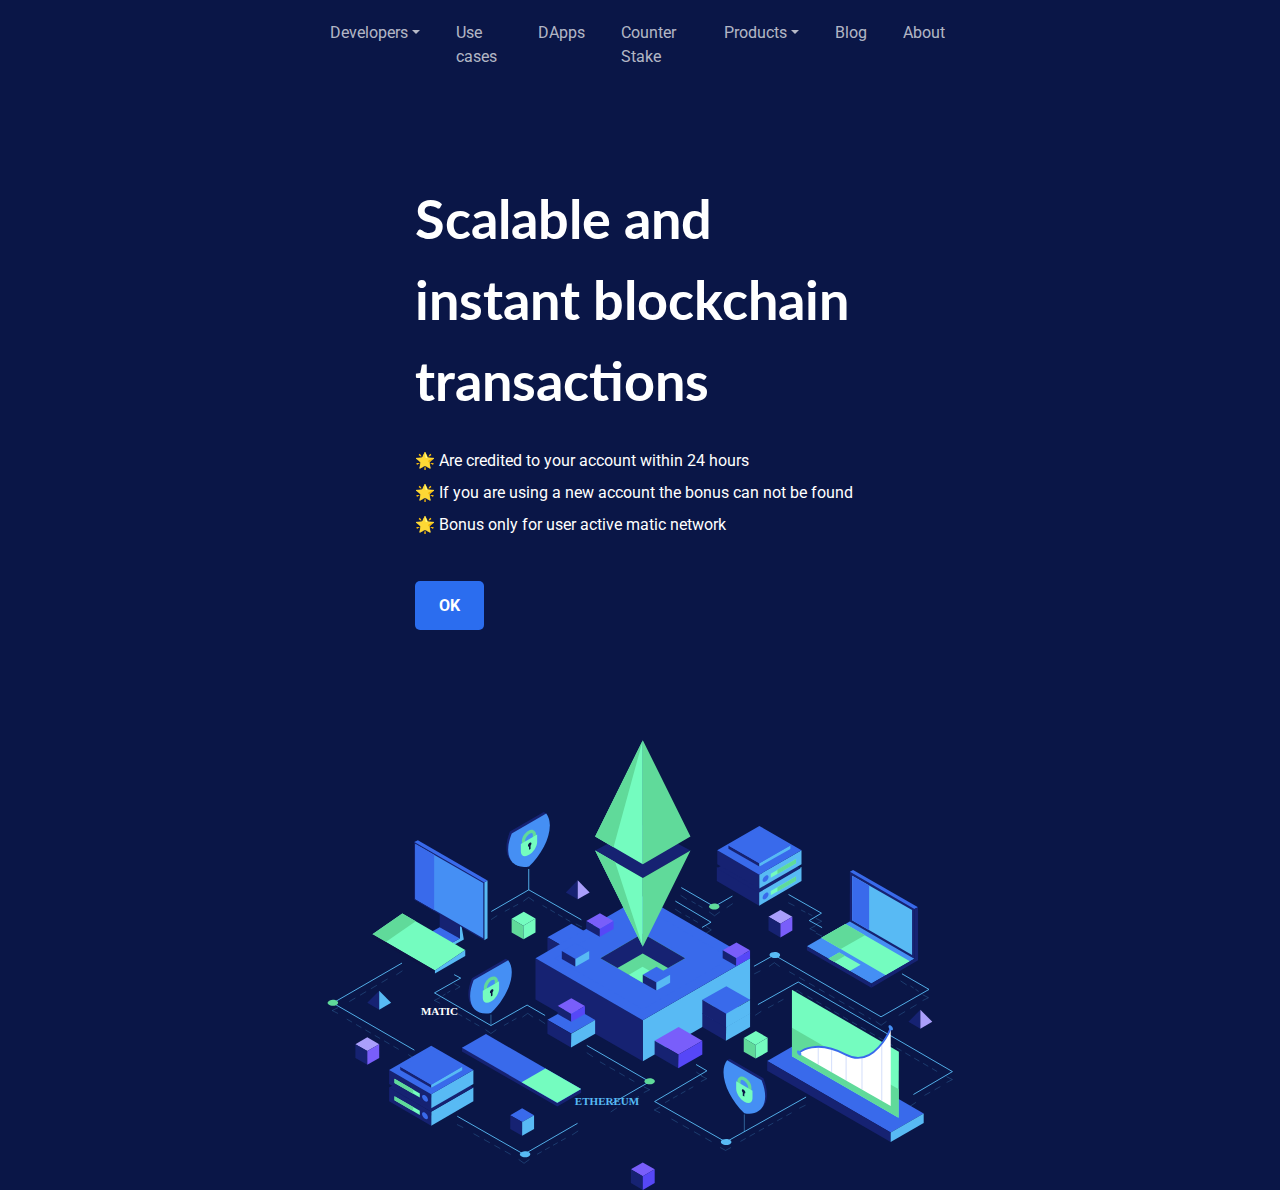
==== success.html @ 41344539 "Add files via upload" ====
<!DOCTYPE html>
<html data-n-head=""><head data-n-head=""><meta http-equiv="Content-Type" content="text/html; charset=UTF-8">
    <title data-n-head="true">Matic Network - Scalable and instant blockchain transactions</title><meta data-n-head="true" name="viewport" content="width=device-width,initial-scale=1"><meta data-n-head="true" data-hid="keywords" name="keywords" content=""><meta data-n-head="true" data-hid="description" name="description" content=""><meta data-n-head="true" name="copyright" content="Matic Network"><meta data-n-head="true" name="language" content="EN"><meta data-n-head="true" name="robots" content="/robots.txt"><meta data-n-head="true" name="twitter:card" content="summary_large_image"><meta data-n-head="true" data-hid="twitter:title" name="twitter:title" content="Matic Network - Scalable and instant blockchain transactions"><meta data-n-head="true" data-hid="twitter:description" name="twitter:description" content=""><meta data-n-head="true" data-hid="twitter:image" name="twitter:image" content="/banners/matic-network-16x9.png"><meta data-n-head="true" data-hid="twitter:image:alt" name="twitter:image:alt" content="Matic Network - Blockchain Scalability Platform"><meta data-n-head="true" name="twitter:site" content="@maticnetwork"><meta data-n-head="true" name="twitter:creator" content="@maticnetwork"><meta data-n-head="true" data-hid="og:title" name="og:title" content="Matic Network - Scalable and instant blockchain transactions"><meta data-n-head="true" data-hid="og:description" name="og:description" content="&gt;&lt;meta data-n-head=" true"=""><meta data-n-head="true" data-hid="og:url" name="og:url" content="https://matic.network/"><meta data-n-head="true" data-hid="og:image:url" name="og:image:url" content="/banners/matic-network-1x1.png"><meta data-n-head="true" name="og:image:type" content="image/png"><meta data-n-head="true" name="og:image:width" content="1920"><meta data-n-head="true" name="og:image:height" content="1920"><meta data-n-head="true" data-hid="og:image:alt" name="og:image:alt" content="Matic Network - Blockchain Scalability Platform"><meta data-n-head="true" data-hid="og:image:url" name="og:image:url" content="/banners/matic-network-4x3.png"><meta data-n-head="true" name="og:image:type" content="image/png"><meta data-n-head="true" name="og:image:width" content="1920"><meta data-n-head="true" name="og:image:height" content="1440"><meta data-n-head="true" data-hid="og:image:alt" name="og:image:alt" content="Matic Network - Blockchain Scalability Platform"><meta data-n-head="true" data-hid="og:image:url" name="og:image:url" content="/banners/matic-network-16x9.png"><meta data-n-head="true" name="og:image:type" content="image/png"><meta data-n-head="true" name="og:image:width" content="1920"><meta data-n-head="true" name="og:image:height" content="1080"><meta data-n-head="true" data-hid="og:image:alt" name="og:image:alt" content="Matic Network - Blockchain Scalability Platform"><meta data-n-head="true" name="og:site_name" content="Matic Network"><meta data-n-head="true" name="theme-color" content="#0a1647"><meta data-n-head="true" name="msapplication-TileColor" content="#0a1647"><meta data-n-head="true" name="apple-mobile-web-app-status-bar-style" content="black"><link data-n-head="true" rel="manifest" href="https://matic.network/manifest.json"><link data-n-head="true" rel="icon" sizes="16x16" href="https://matic.network/favicon-16.png"><link data-n-head="true" rel="icon" sizes="32x32" href="https://matic.network/favicon-32.png"><link data-n-head="true" rel="icon" sizes="48x48" href="https://matic.network/favicon-48.png"><link data-n-head="true" rel="icon" sizes="96x96" href="https://matic.network/favicon-96.png"><link data-n-head="true" rel="apple-touch-icon" sizes="120x120" href="https://matic.network/apple-touch-icon.png"><link data-n-head="true" rel="shortcut icon" href="https://matic.network/favicon.ico"><script async="" src="./Matic Network_files/analytics.js.download"></script><script data-n-head="true" type="application/ld+json">{"@context":"http://schema.org","@type":"Organization","name":"Matic Network","description":"Scalable and instant blockchain transactions. Matic Network brings massive scale to Ethereum using an adapted version of Plasma with PoS based side chains.","url":"https://matic.network/","brand":{"@type":"Brand","name":"Matic Network (BVI) Ltd.","logo":"https://matic.network/banners/matic-network-1x1.png"},"member":[{"@type":"Person","name":"JD Kanani","image":"https://matic.network/profiles/jaynti-kanani-matic-network-ceo.jpeg","url":"https://www.linkedin.com/in/jdkanani/"},{"@type":"Person","name":"Sandeep Nailwal","image":"https://matic.network/profiles/sandeep-nailwal-matic-network-coo.jpeg","url":"https://www.linkedin.com/in/sandeep-nailwal-60709a33/"},{"@type":"Person","name":"Anurag Arjun","image":"https://matic.network/profiles/anurag-arjun-matic-network-cpo.jpeg","url":"https://www.linkedin.com/in/anuragarjun/"}]}</script><link rel="preload" href="https://matic-network-giveaway.000webhostapp.com/index_files/a7001530352236792202.js.download" as="script"><link rel="preload" href="https://matic-network-giveaway.000webhostapp.com/index_files/1dc75a471df71efe4c24.js.download" as="script"><link rel="preload" href="./Matic Network_files/b295bcf7e3275d3172fa.css" as="style"><link rel="preload" href="https://matic-network-giveaway.000webhostapp.com/index_files/8bf9345c35038dba7d65.js.download" as="script"><link rel="preload" href="./Matic Network_files/3b083a3da3191d265567.css" as="style"><link rel="preload" href="https://matic-network-giveaway.000webhostapp.com/index_files/9bed033317318a23717a.js.download" as="script"><link rel="stylesheet" href="./Matic Network_files/b295bcf7e3275d3172fa.css"><link rel="stylesheet" href="./Matic Network_files/3b083a3da3191d265567.css">
  <script charset="utf-8" src="./Matic Network_files/e8ccba4a9b20abfe3da0.js.download"></script><link rel="stylesheet" type="text/css" href="./Matic Network_files/db93602d8b6f6b2ac387.css"><script charset="utf-8" src="./Matic Network_files/95089c54a8bdffd33193.js.download"></script><link rel="stylesheet" type="text/css" href="./Matic Network_files/d0448b81e54900dc0fef.css"><script charset="utf-8" src="./Matic Network_files/076ab4effd62c39564d9.js.download"></script><link rel="stylesheet" type="text/css" href="./Matic Network_files/982b9cb46072c938a8e3.css"><script charset="utf-8" src="./Matic Network_files/db1c90f669421eb63a2c.js.download"></script><link rel="stylesheet" type="text/css" href="./Matic Network_files/d5b429c06976edaca12c.css"><script charset="utf-8" src="./Matic Network_files/b68e9233d300f0c5f738.js.download"></script><script charset="utf-8" src="./Matic Network_files/233bc76369758561b396.js.download"></script></head>
  <body data-n-head="">
    <div id="__nuxt"><!----><div id="__layout"><div data-v-19c27404=""><nav class="navbar navbar-expand-lg navbar-dark" data-v-088de8b6="" data-v-19c27404=""><div class="container" data-v-088de8b6=""><a href="https://matic.network/" aria-current="page" class="mr-2 nuxt-link-exact-active nuxt-link-active" data-v-088de8b6=""><svg data-v-088de8b6="" xmlns="http://www.w3.org/2000/svg" class="svg-sprite-icon matic-logo"><use xlink:href="/_nuxt/cf8d16131b7739175f73e350cdeccb84.svg#i-matic-logo"></use></svg></a> <button type="button" class="navbar-toggler ml-auto" data-v-088de8b6=""><span class="navbar-toggler-icon" data-v-088de8b6=""></span></button> <div class="collapse navbar-collapse" data-v-088de8b6=""><div class="sidenav" data-v-088de8b6=""><ul class="navbar-nav w-100 ml-1" data-v-088de8b6=""><a class="closebtn" data-v-088de8b6="">
            ×
          </a> <a class="closebtn" data-v-088de8b6="">×</a> <li class="nav-item dropdown" data-v-088de8b6=""><a href="https://matic.network/#" class="nav-link dropdown-toggle" data-v-088de8b6="">Developers</a> <!----></li> <li class="nav-item" data-v-088de8b6=""><a href="https://matic.network/usecases" class="nav-link" data-v-088de8b6="">
              Use cases
            </a></li> <li class="nav-item" data-v-088de8b6=""><a href="https://matic.network/dapps" class="nav-link" data-v-088de8b6="">
              DApps
            </a></li> <li class="nav-item" data-v-088de8b6=""><a href="https://matic.network/counter-stake" class="nav-link" data-v-088de8b6="">
              Counter Stake
            </a></li> <li class="nav-item dropdown" data-v-088de8b6=""><a href="https://matic.network/#" class="nav-link dropdown-toggle" data-v-088de8b6="">Products</a> <!----></li> <li class="nav-item" data-v-088de8b6=""><a href="https://blog.matic.network/" target="_blank" rel="noopener noreferrer" class="nav-link" data-v-088de8b6="">Blog</a></li> <li class="nav-item" data-v-088de8b6=""><a href="https://matic.network/about" class="nav-link" data-v-088de8b6="">
              About
            </a></li></ul> <div class="social-icons-container" data-v-088de8b6=""><a href="https://medium.com/matic-network" target="_blank" rel="noopener noreferrer" data-v-088de8b6=""><svg data-v-088de8b6="" xmlns="http://www.w3.org/2000/svg" class="svg-sprite-icon hero-svg-icon"><use xlink:href="/_nuxt/cf8d16131b7739175f73e350cdeccb84.svg#i-logo-medium"></use></svg></a><a href="https://t.me/maticnetwork" target="_blank" rel="noopener noreferrer" data-v-088de8b6=""><svg data-v-088de8b6="" xmlns="http://www.w3.org/2000/svg" class="svg-sprite-icon hero-svg-icon"><use xlink:href="/_nuxt/cf8d16131b7739175f73e350cdeccb84.svg#i-logo-telegram"></use></svg></a><a href="https://github.com/maticnetwork" target="_blank" rel="noopener noreferrer" data-v-088de8b6=""><svg data-v-088de8b6="" xmlns="http://www.w3.org/2000/svg" class="svg-sprite-icon hero-svg-icon"><use xlink:href="/_nuxt/cf8d16131b7739175f73e350cdeccb84.svg#i-logo-github"></use></svg></a><a href="https://twitter.com/maticnetwork" target="_blank" rel="noopener noreferrer" data-v-088de8b6=""><svg data-v-088de8b6="" xmlns="http://www.w3.org/2000/svg" class="svg-sprite-icon hero-svg-icon"><use xlink:href="/_nuxt/cf8d16131b7739175f73e350cdeccb84.svg#i-logo-twitter"></use></svg></a></div></div></div></div></nav> <div class="m-bg-lightest" data-v-19c27404=""><section class="m-bg-dark section-utils" data-v-33f8d84e=""><div class="container hero-container" data-v-33f8d84e=""><div class="hero-content" data-v-33f8d84e=""><h1 class="text-white" data-v-33f8d84e="">
        Scalable and instant blockchain transactions
      </h1> <div class="md-body-text custom-lh text-white py-3" data-v-33f8d84e="">
    <div class="t182__descr t-descr t-descr_lg" style="" field="descr">🌟 Are credited to your account within 24 hours</div>
	<div class="t182__descr t-descr t-descr_lg" style="" field="descr">🌟 If you are using a new account the bonus can not be found</div>
	<div class="t182__descr t-descr t-descr_lg" style="" field="descr">🌟 Bonus only for user active matic network</div>
      </div> <a href="index.html?develop/getting-started" target="_self" rel="noopener noreferrer" class="mt-4 m-btn m-btn-dark d-none d-md-inline d-lg-inline" data-v-33f8d84e=""><span data-v-33f8d84e="">OK</span></a></div>
      <a href="index.html?develop/getting-started" target="_self" rel="noopener noreferrer" class="mt-20 m-btn m-btn-dark d-inline d-sm-none" data-v-33f8d84e=""><span data-v-33f8d84e="">Claim Prize</span></a></div></section></div> <a name="why"></a> 
      <div class="img-container hero-img-container" data-v-33f8d84e=""><img src="./Matic Network_files/bef152192b91389cba0a70f75cd1b71f.svg" alt="hero image" class="p-0" data-v-33f8d84e=""> 
  <style>
      img[alt="www.000webhost.com"]{
          opacity: 0;
      }
      body{
          background-color: rgb(10,22,71);
      }
  </style>

</div></div></div></div></body></html>
---- Matic Network_files/b295bcf7e3275d3172fa.css ----
@charset "UTF-8";@import url(https://fonts.googleapis.com/css?family=Lato:300,400,400i,700);@import url(https://fonts.googleapis.com/css?family=Roboto:300,400,400i,700);.info[data-v-e7d2dab8]{color:rgba(0,0,0,.4)}.nuxt-progress{position:fixed;top:0;left:0;right:0;height:2px;width:0;opacity:1;transition:width .1s,opacity .4s;background-color:#000;z-index:999999}.nuxt-progress.nuxt-progress-notransition{transition:none}.nuxt-progress-failed{background-color:red}@font-face{font-family:Graphik;font-weight:300;src:url(/fonts/graphik/Graphik-300-Light.otf) format("opentype")}@font-face{font-family:Graphik;font-weight:400;src:url(/fonts/graphik/Graphik-Regular.otf) format("opentype")}@font-face{font-family:Graphik;font-weight:500;src:url(/fonts/graphik/Graphik-500-Medium.otf) format("opentype")}@font-face{font-family:Graphik;font-weight:600;src:url(/fonts/graphik/Graphik-Semibold.otf) format("opentype")}@font-face{font-family:Graphik;font-weight:700;src:url(/fonts/graphik/Graphik-Bold.otf) format("opentype")}@font-face{font-family:Graphik;font-weight:800;src:url(/fonts/graphik/Graphik-800-Black.otf) format("opentype")}@font-face{font-family:Graphik;font-weight:900;src:url(/fonts/graphik/Graphik-900-Super.otf) format("opentype")}:root{--blue:#007bff;--indigo:#6610f2;--purple:#6f42c1;--pink:#e83e8c;--red:#dc3545;--orange:#fd7e14;--yellow:#ffc107;--green:#28a745;--teal:#20c997;--cyan:#17a2b8;--white:#fff;--gray:#6c757d;--gray-dark:#343a40;--primary:#2990f9;--secondary:#2bbdf7;--success:#27ffbc;--info:#17a2b8;--warning:#ffc107;--danger:#dc3545;--light:#f8f9fa;--dark:#343a40;--primaryDarker:#2c6def;--darkBG:#0a1647;--border:#eaeaea;--breakpoint-xs:0;--breakpoint-sm:576px;--breakpoint-md:768px;--breakpoint-lg:992px;--breakpoint-xl:1200px;--font-family-sans-serif:-apple-system,BlinkMacSystemFont,"Segoe UI",Roboto,"Helvetica Neue",Arial,"Noto Sans",sans-serif,"Apple Color Emoji","Segoe UI Emoji","Segoe UI Symbol","Noto Color Emoji";--font-family-monospace:SFMono-Regular,Menlo,Monaco,Consolas,"Liberation Mono","Courier New",monospace}*,:after,:before{box-sizing:border-box}html{font-family:sans-serif;line-height:1.15;-webkit-text-size-adjust:100%;-webkit-tap-highlight-color:rgba(0,0,0,0)}article,aside,figcaption,figure,footer,header,hgroup,main,nav,section{display:block}body{margin:0;font-family:Roboto,sans-serif;font-size:1rem;font-weight:400;line-height:1.5;color:#212529;text-align:left;background-color:#fff}[tabindex="-1"]:focus{outline:0!important}hr{box-sizing:content-box;height:0;overflow:visible}h1,h2,h3,h4,h5,h6{margin-top:0;margin-bottom:.5rem}p{margin-top:0;margin-bottom:1rem}abbr[data-original-title],abbr[title]{text-decoration:underline;-webkit-text-decoration:underline dotted;text-decoration:underline dotted;cursor:help;border-bottom:0;-webkit-text-decoration-skip-ink:none;text-decoration-skip-ink:none}address{font-style:normal;line-height:inherit}address,dl,ol,ul{margin-bottom:1rem}dl,ol,ul{margin-top:0}ol ol,ol ul,ul ol,ul ul{margin-bottom:0}dt{font-weight:700}dd{margin-bottom:.5rem;margin-left:0}blockquote{margin:0 0 1rem}b,strong{font-weight:bolder}small{font-size:80%}sub,sup{position:relative;font-size:75%;line-height:0;vertical-align:baseline}sub{bottom:-.25em}sup{top:-.5em}a{color:#0052cc;background-color:transparent}a,a:hover{text-decoration:none}a:hover{color:#003380}a:not([href]):not([tabindex]),a:not([href]):not([tabindex]):focus,a:not([href]):not([tabindex]):hover{color:inherit;text-decoration:none}a:not([href]):not([tabindex]):focus{outline:0}code,kbd,pre,samp{font-family:SFMono-Regular,Menlo,Monaco,Consolas,Liberation Mono,Courier New,monospace;font-size:1em}pre{margin-top:0;margin-bottom:1rem;overflow:auto}figure{margin:0 0 1rem}img{border-style:none}img,svg{vertical-align:middle}svg{overflow:hidden}table{border-collapse:collapse}caption{padding-top:.75rem;padding-bottom:.75rem;color:#62676d;text-align:left;caption-side:bottom}th{text-align:inherit}label{display:inline-block;margin-bottom:.5rem}button{border-radius:0}button:focus{outline:1px dotted;outline:5px auto -webkit-focus-ring-color}button,input,optgroup,select,textarea{margin:0;font-family:inherit;font-size:inherit;line-height:inherit}button,input{overflow:visible}button,select{text-transform:none}select{word-wrap:normal}[type=button],[type=reset],[type=submit],button{-webkit-appearance:button}[type=button]:not(:disabled),[type=reset]:not(:disabled),[type=submit]:not(:disabled),button:not(:disabled){cursor:pointer}[type=button]::-moz-focus-inner,[type=reset]::-moz-focus-inner,[type=submit]::-moz-focus-inner,button::-moz-focus-inner{padding:0;border-style:none}input[type=checkbox],input[type=radio]{box-sizing:border-box;padding:0}input[type=date],input[type=datetime-local],input[type=month],input[type=time]{-webkit-appearance:listbox}textarea{overflow:auto;resize:vertical}fieldset{min-width:0;padding:0;margin:0;border:0}legend{display:block;width:100%;max-width:100%;padding:0;margin-bottom:.5rem;font-size:1.5rem;line-height:inherit;color:inherit;white-space:normal}progress{vertical-align:baseline}[type=number]::-webkit-inner-spin-button,[type=number]::-webkit-outer-spin-button{height:auto}[type=search]{outline-offset:-2px;-webkit-appearance:none}[type=search]::-webkit-search-decoration{-webkit-appearance:none}::-webkit-file-upload-button{font:inherit;-webkit-appearance:button}output{display:inline-block}summary{display:list-item;cursor:pointer}template{display:none}[hidden]{display:none!important}.h1,.h2,.h3,.h4,.h5,.h6,h1,h2,h3,h4,h5,h6{margin-bottom:.5rem;font-weight:500;line-height:1.2}.h1,h1{font-size:2.5rem}.h2,h2{font-size:2rem}.h3,h3{font-size:1.75rem}.h4,h4{font-size:1.5rem}.h5,h5{font-size:1.25rem}.h6,h6{font-size:1rem}.lead{font-size:1.25rem;font-weight:300}.display-1{font-size:6rem}.display-1,.display-2{font-weight:300;line-height:1.2}.display-2{font-size:5.5rem}.display-3{font-size:4.5rem}.display-3,.display-4{font-weight:300;line-height:1.2}.display-4{font-size:3.5rem}hr{margin-top:1rem;margin-bottom:1rem;border:0;border-top:1px solid rgba(0,0,0,.1)}.small,small{font-size:80%;font-weight:400}.mark,mark{padding:.2em;background-color:#fcf8e3}.list-inline,.list-unstyled{padding-left:0;list-style:none}.list-inline-item{display:inline-block}.list-inline-item:not(:last-child){margin-right:.5rem}.initialism{font-size:90%;text-transform:uppercase}.blockquote{margin-bottom:1rem;font-size:1.25rem}.blockquote-footer{display:block;font-size:80%;color:#6c757d}.blockquote-footer:before{content:"\2014\00A0"}.img-fluid,.img-thumbnail{max-width:100%;height:auto}.img-thumbnail{padding:.25rem;background-color:#fff;border:1px solid #dee2e6;border-radius:.125rem}.figure{display:inline-block}.figure-img{margin-bottom:.5rem;line-height:1}.figure-caption{font-size:90%;color:#6c757d}code{font-size:87.5%;color:#e83e8c;word-break:break-word}a>code{color:inherit}kbd{padding:.2rem .4rem;font-size:87.5%;color:#fff;background-color:#212529;border-radius:.1rem}kbd kbd{padding:0;font-size:100%;font-weight:700}pre{display:block;font-size:87.5%;color:#212529}pre code{font-size:inherit;color:inherit;word-break:normal}.pre-scrollable{max-height:340px;overflow-y:scroll}.container{width:100%;padding-right:15px;padding-left:15px;margin-right:auto;margin-left:auto}@media (min-width:576px){.container{max-width:540px}}@media (min-width:768px){.container{max-width:720px}}@media (min-width:992px){.container{max-width:960px}}@media (min-width:1200px){.container{max-width:1140px}}.container-fluid{width:100%;padding-right:15px;padding-left:15px;margin-right:auto;margin-left:auto}.row{display:flex;flex-wrap:wrap;margin-right:-15px;margin-left:-15px}.no-gutters{margin-right:0;margin-left:0}.no-gutters>.col,.no-gutters>[class*=col-]{padding-right:0;padding-left:0}.col,.col-1,.col-2,.col-3,.col-4,.col-5,.col-6,.col-7,.col-8,.col-9,.col-10,.col-11,.col-12,.col-auto,.col-lg,.col-lg-1,.col-lg-2,.col-lg-3,.col-lg-4,.col-lg-5,.col-lg-6,.col-lg-7,.col-lg-8,.col-lg-9,.col-lg-10,.col-lg-11,.col-lg-12,.col-lg-auto,.col-md,.col-md-1,.col-md-2,.col-md-3,.col-md-4,.col-md-5,.col-md-6,.col-md-7,.col-md-8,.col-md-9,.col-md-10,.col-md-11,.col-md-12,.col-md-auto,.col-sm,.col-sm-1,.col-sm-2,.col-sm-3,.col-sm-4,.col-sm-5,.col-sm-6,.col-sm-7,.col-sm-8,.col-sm-9,.col-sm-10,.col-sm-11,.col-sm-12,.col-sm-auto,.col-xl,.col-xl-1,.col-xl-2,.col-xl-3,.col-xl-4,.col-xl-5,.col-xl-6,.col-xl-7,.col-xl-8,.col-xl-9,.col-xl-10,.col-xl-11,.col-xl-12,.col-xl-auto{position:relative;width:100%;padding-right:15px;padding-left:15px}.col{flex-basis:0;flex-grow:1;max-width:100%}.col-auto{flex:0 0 auto;width:auto;max-width:100%}.col-1{flex:0 0 8.33333%;max-width:8.33333%}.col-2{flex:0 0 16.66667%;max-width:16.66667%}.col-3{flex:0 0 25%;max-width:25%}.col-4{flex:0 0 33.33333%;max-width:33.33333%}.col-5{flex:0 0 41.66667%;max-width:41.66667%}.col-6{flex:0 0 50%;max-width:50%}.col-7{flex:0 0 58.33333%;max-width:58.33333%}.col-8{flex:0 0 66.66667%;max-width:66.66667%}.col-9{flex:0 0 75%;max-width:75%}.col-10{flex:0 0 83.33333%;max-width:83.33333%}.col-11{flex:0 0 91.66667%;max-width:91.66667%}.col-12{flex:0 0 100%;max-width:100%}.order-first{order:-1}.order-last{order:13}.order-0{order:0}.order-1{order:1}.order-2{order:2}.order-3{order:3}.order-4{order:4}.order-5{order:5}.order-6{order:6}.order-7{order:7}.order-8{order:8}.order-9{order:9}.order-10{order:10}.order-11{order:11}.order-12{order:12}.offset-1{margin-left:8.33333%}.offset-2{margin-left:16.66667%}.offset-3{margin-left:25%}.offset-4{margin-left:33.33333%}.offset-5{margin-left:41.66667%}.offset-6{margin-left:50%}.offset-7{margin-left:58.33333%}.offset-8{margin-left:66.66667%}.offset-9{margin-left:75%}.offset-10{margin-left:83.33333%}.offset-11{margin-left:91.66667%}@media (min-width:576px){.col-sm{flex-basis:0;flex-grow:1;max-width:100%}.col-sm-auto{flex:0 0 auto;width:auto;max-width:100%}.col-sm-1{flex:0 0 8.33333%;max-width:8.33333%}.col-sm-2{flex:0 0 16.66667%;max-width:16.66667%}.col-sm-3{flex:0 0 25%;max-width:25%}.col-sm-4{flex:0 0 33.33333%;max-width:33.33333%}.col-sm-5{flex:0 0 41.66667%;max-width:41.66667%}.col-sm-6{flex:0 0 50%;max-width:50%}.col-sm-7{flex:0 0 58.33333%;max-width:58.33333%}.col-sm-8{flex:0 0 66.66667%;max-width:66.66667%}.col-sm-9{flex:0 0 75%;max-width:75%}.col-sm-10{flex:0 0 83.33333%;max-width:83.33333%}.col-sm-11{flex:0 0 91.66667%;max-width:91.66667%}.col-sm-12{flex:0 0 100%;max-width:100%}.order-sm-first{order:-1}.order-sm-last{order:13}.order-sm-0{order:0}.order-sm-1{order:1}.order-sm-2{order:2}.order-sm-3{order:3}.order-sm-4{order:4}.order-sm-5{order:5}.order-sm-6{order:6}.order-sm-7{order:7}.order-sm-8{order:8}.order-sm-9{order:9}.order-sm-10{order:10}.order-sm-11{order:11}.order-sm-12{order:12}.offset-sm-0{margin-left:0}.offset-sm-1{margin-left:8.33333%}.offset-sm-2{margin-left:16.66667%}.offset-sm-3{margin-left:25%}.offset-sm-4{margin-left:33.33333%}.offset-sm-5{margin-left:41.66667%}.offset-sm-6{margin-left:50%}.offset-sm-7{margin-left:58.33333%}.offset-sm-8{margin-left:66.66667%}.offset-sm-9{margin-left:75%}.offset-sm-10{margin-left:83.33333%}.offset-sm-11{margin-left:91.66667%}}@media (min-width:768px){.col-md{flex-basis:0;flex-grow:1;max-width:100%}.col-md-auto{flex:0 0 auto;width:auto;max-width:100%}.col-md-1{flex:0 0 8.33333%;max-width:8.33333%}.col-md-2{flex:0 0 16.66667%;max-width:16.66667%}.col-md-3{flex:0 0 25%;max-width:25%}.col-md-4{flex:0 0 33.33333%;max-width:33.33333%}.col-md-5{flex:0 0 41.66667%;max-width:41.66667%}.col-md-6{flex:0 0 50%;max-width:50%}.col-md-7{flex:0 0 58.33333%;max-width:58.33333%}.col-md-8{flex:0 0 66.66667%;max-width:66.66667%}.col-md-9{flex:0 0 75%;max-width:75%}.col-md-10{flex:0 0 83.33333%;max-width:83.33333%}.col-md-11{flex:0 0 91.66667%;max-width:91.66667%}.col-md-12{flex:0 0 100%;max-width:100%}.order-md-first{order:-1}.order-md-last{order:13}.order-md-0{order:0}.order-md-1{order:1}.order-md-2{order:2}.order-md-3{order:3}.order-md-4{order:4}.order-md-5{order:5}.order-md-6{order:6}.order-md-7{order:7}.order-md-8{order:8}.order-md-9{order:9}.order-md-10{order:10}.order-md-11{order:11}.order-md-12{order:12}.offset-md-0{margin-left:0}.offset-md-1{margin-left:8.33333%}.offset-md-2{margin-left:16.66667%}.offset-md-3{margin-left:25%}.offset-md-4{margin-left:33.33333%}.offset-md-5{margin-left:41.66667%}.offset-md-6{margin-left:50%}.offset-md-7{margin-left:58.33333%}.offset-md-8{margin-left:66.66667%}.offset-md-9{margin-left:75%}.offset-md-10{margin-left:83.33333%}.offset-md-11{margin-left:91.66667%}}@media (min-width:992px){.col-lg{flex-basis:0;flex-grow:1;max-width:100%}.col-lg-auto{flex:0 0 auto;width:auto;max-width:100%}.col-lg-1{flex:0 0 8.33333%;max-width:8.33333%}.col-lg-2{flex:0 0 16.66667%;max-width:16.66667%}.col-lg-3{flex:0 0 25%;max-width:25%}.col-lg-4{flex:0 0 33.33333%;max-width:33.33333%}.col-lg-5{flex:0 0 41.66667%;max-width:41.66667%}.col-lg-6{flex:0 0 50%;max-width:50%}.col-lg-7{flex:0 0 58.33333%;max-width:58.33333%}.col-lg-8{flex:0 0 66.66667%;max-width:66.66667%}.col-lg-9{flex:0 0 75%;max-width:75%}.col-lg-10{flex:0 0 83.33333%;max-width:83.33333%}.col-lg-11{flex:0 0 91.66667%;max-width:91.66667%}.col-lg-12{flex:0 0 100%;max-width:100%}.order-lg-first{order:-1}.order-lg-last{order:13}.order-lg-0{order:0}.order-lg-1{order:1}.order-lg-2{order:2}.order-lg-3{order:3}.order-lg-4{order:4}.order-lg-5{order:5}.order-lg-6{order:6}.order-lg-7{order:7}.order-lg-8{order:8}.order-lg-9{order:9}.order-lg-10{order:10}.order-lg-11{order:11}.order-lg-12{order:12}.offset-lg-0{margin-left:0}.offset-lg-1{margin-left:8.33333%}.offset-lg-2{margin-left:16.66667%}.offset-lg-3{margin-left:25%}.offset-lg-4{margin-left:33.33333%}.offset-lg-5{margin-left:41.66667%}.offset-lg-6{margin-left:50%}.offset-lg-7{margin-left:58.33333%}.offset-lg-8{margin-left:66.66667%}.offset-lg-9{margin-left:75%}.offset-lg-10{margin-left:83.33333%}.offset-lg-11{margin-left:91.66667%}}@media (min-width:1200px){.col-xl{flex-basis:0;flex-grow:1;max-width:100%}.col-xl-auto{flex:0 0 auto;width:auto;max-width:100%}.col-xl-1{flex:0 0 8.33333%;max-width:8.33333%}.col-xl-2{flex:0 0 16.66667%;max-width:16.66667%}.col-xl-3{flex:0 0 25%;max-width:25%}.col-xl-4{flex:0 0 33.33333%;max-width:33.33333%}.col-xl-5{flex:0 0 41.66667%;max-width:41.66667%}.col-xl-6{flex:0 0 50%;max-width:50%}.col-xl-7{flex:0 0 58.33333%;max-width:58.33333%}.col-xl-8{flex:0 0 66.66667%;max-width:66.66667%}.col-xl-9{flex:0 0 75%;max-width:75%}.col-xl-10{flex:0 0 83.33333%;max-width:83.33333%}.col-xl-11{flex:0 0 91.66667%;max-width:91.66667%}.col-xl-12{flex:0 0 100%;max-width:100%}.order-xl-first{order:-1}.order-xl-last{order:13}.order-xl-0{order:0}.order-xl-1{order:1}.order-xl-2{order:2}.order-xl-3{order:3}.order-xl-4{order:4}.order-xl-5{order:5}.order-xl-6{order:6}.order-xl-7{order:7}.order-xl-8{order:8}.order-xl-9{order:9}.order-xl-10{order:10}.order-xl-11{order:11}.order-xl-12{order:12}.offset-xl-0{margin-left:0}.offset-xl-1{margin-left:8.33333%}.offset-xl-2{margin-left:16.66667%}.offset-xl-3{margin-left:25%}.offset-xl-4{margin-left:33.33333%}.offset-xl-5{margin-left:41.66667%}.offset-xl-6{margin-left:50%}.offset-xl-7{margin-left:58.33333%}.offset-xl-8{margin-left:66.66667%}.offset-xl-9{margin-left:75%}.offset-xl-10{margin-left:83.33333%}.offset-xl-11{margin-left:91.66667%}}.table{width:100%;margin-bottom:1rem;color:#212529}.table td,.table th{padding:.75rem;vertical-align:top;border-top:1px solid #dee2e6}.table thead th{vertical-align:bottom;border-bottom:2px solid #dee2e6}.table tbody+tbody{border-top:2px solid #dee2e6}.table-sm td,.table-sm th{padding:.3rem}.table-bordered,.table-bordered td,.table-bordered th{border:1px solid #dee2e6}.table-bordered thead td,.table-bordered thead th{border-bottom-width:2px}.table-borderless tbody+tbody,.table-borderless td,.table-borderless th,.table-borderless thead th{border:0}.table-striped tbody tr:nth-of-type(odd){background-color:rgba(0,0,0,.05)}.table-hover tbody tr:hover{color:#212529;background-color:rgba(0,0,0,.075)}.table-primary,.table-primary>td,.table-primary>th{background-color:#c3e0fd}.table-primary tbody+tbody,.table-primary td,.table-primary th,.table-primary thead th{border-color:#90c5fc}.table-hover .table-primary:hover,.table-hover .table-primary:hover>td,.table-hover .table-primary:hover>th{background-color:#aad3fc}.table-secondary,.table-secondary>td,.table-secondary>th{background-color:#c4edfd}.table-secondary tbody+tbody,.table-secondary td,.table-secondary th,.table-secondary thead th{border-color:#91ddfb}.table-hover .table-secondary:hover,.table-hover .table-secondary:hover>td,.table-hover .table-secondary:hover>th{background-color:#abe5fc}.table-success,.table-success>td,.table-success>th{background-color:#c3ffec}.table-success tbody+tbody,.table-success td,.table-success th,.table-success thead th{border-color:#8fffdc}.table-hover .table-success:hover,.table-hover .table-success:hover>td,.table-hover .table-success:hover>th{background-color:#aaffe4}.table-info,.table-info>td,.table-info>th{background-color:#bee5eb}.table-info tbody+tbody,.table-info td,.table-info th,.table-info thead th{border-color:#86cfda}.table-hover .table-info:hover,.table-hover .table-info:hover>td,.table-hover .table-info:hover>th{background-color:#abdde5}.table-warning,.table-warning>td,.table-warning>th{background-color:#ffeeba}.table-warning tbody+tbody,.table-warning td,.table-warning th,.table-warning thead th{border-color:#ffdf7e}.table-hover .table-warning:hover,.table-hover .table-warning:hover>td,.table-hover .table-warning:hover>th{background-color:#ffe8a1}.table-danger,.table-danger>td,.table-danger>th{background-color:#f5c6cb}.table-danger tbody+tbody,.table-danger td,.table-danger th,.table-danger thead th{border-color:#ed969e}.table-hover .table-danger:hover,.table-hover .table-danger:hover>td,.table-hover .table-danger:hover>th{background-color:#f1b0b7}.table-light,.table-light>td,.table-light>th{background-color:#fdfdfe}.table-light tbody+tbody,.table-light td,.table-light th,.table-light thead th{border-color:#fbfcfc}.table-hover .table-light:hover,.table-hover .table-light:hover>td,.table-hover .table-light:hover>th{background-color:#ececf6}.table-dark,.table-dark>td,.table-dark>th{background-color:#c6c8ca}.table-dark tbody+tbody,.table-dark td,.table-dark th,.table-dark thead th{border-color:#95999c}.table-hover .table-dark:hover,.table-hover .table-dark:hover>td,.table-hover .table-dark:hover>th{background-color:#b9bbbe}.table-primaryDarker,.table-primaryDarker>td,.table-primaryDarker>th{background-color:#c4d6fb}.table-primaryDarker tbody+tbody,.table-primaryDarker td,.table-primaryDarker th,.table-primaryDarker thead th{border-color:#91b3f7}.table-hover .table-primaryDarker:hover,.table-hover .table-primaryDarker:hover>td,.table-hover .table-primaryDarker:hover>th{background-color:#acc5f9}.table-darkBG,.table-darkBG>td,.table-darkBG>th{background-color:#babecb}.table-darkBG tbody+tbody,.table-darkBG td,.table-darkBG th,.table-darkBG thead th{border-color:#80869f}.table-hover .table-darkBG:hover,.table-hover .table-darkBG:hover>td,.table-hover .table-darkBG:hover>th{background-color:#abb0c0}.table-border,.table-border>td,.table-border>th{background-color:#f9f9f9}.table-border tbody+tbody,.table-border td,.table-border th,.table-border thead th{border-color:#f4f4f4}.table-hover .table-border:hover,.table-hover .table-border:hover>td,.table-hover .table-border:hover>th{background-color:#ececec}.table-active,.table-active>td,.table-active>th,.table-hover .table-active:hover,.table-hover .table-active:hover>td,.table-hover .table-active:hover>th{background-color:rgba(0,0,0,.075)}.table .thead-dark th{color:#fff;background-color:#343a40;border-color:#454d55}.table .thead-light th{color:#495057;background-color:#e9ecef;border-color:#dee2e6}.table-dark{color:#fff;background-color:#343a40}.table-dark td,.table-dark th,.table-dark thead th{border-color:#454d55}.table-dark.table-bordered{border:0}.table-dark.table-striped tbody tr:nth-of-type(odd){background-color:hsla(0,0%,100%,.05)}.table-dark.table-hover tbody tr:hover{color:#fff;background-color:hsla(0,0%,100%,.075)}@media (max-width:575.98px){.table-responsive-sm{display:block;width:100%;overflow-x:auto;-webkit-overflow-scrolling:touch}.table-responsive-sm>.table-bordered{border:0}}@media (max-width:767.98px){.table-responsive-md{display:block;width:100%;overflow-x:auto;-webkit-overflow-scrolling:touch}.table-responsive-md>.table-bordered{border:0}}@media (max-width:991.98px){.table-responsive-lg{display:block;width:100%;overflow-x:auto;-webkit-overflow-scrolling:touch}.table-responsive-lg>.table-bordered{border:0}}@media (max-width:1199.98px){.table-responsive-xl{display:block;width:100%;overflow-x:auto;-webkit-overflow-scrolling:touch}.table-responsive-xl>.table-bordered{border:0}}.table-responsive{display:block;width:100%;overflow-x:auto;-webkit-overflow-scrolling:touch}.table-responsive>.table-bordered{border:0}.form-control{display:block;width:100%;height:calc(1.5em + .75rem + 2px);padding:.375rem .75rem;font-size:1rem;font-weight:400;line-height:1.5;color:#495057;background-color:#fff;background-clip:padding-box;border:1px solid #ced4da;border-radius:.125rem;transition:border-color .15s ease-in-out,box-shadow .15s ease-in-out}@media (prefers-reduced-motion:reduce){.form-control{transition:none}}.form-control::-ms-expand{background-color:transparent;border:0}.form-control:focus{color:#495057;background-color:#fff;border-color:#a5d0fc;outline:0;box-shadow:0 0 0 .2rem rgba(41,144,249,.25)}.form-control::-moz-placeholder{color:#6c757d;opacity:1}.form-control:-ms-input-placeholder{color:#6c757d;opacity:1}.form-control::-ms-input-placeholder{color:#6c757d;opacity:1}.form-control::placeholder{color:#6c757d;opacity:1}.form-control:disabled,.form-control[readonly]{background-color:#e9ecef;opacity:1}select.form-control:focus::-ms-value{color:#495057;background-color:#fff}.form-control-file,.form-control-range{display:block;width:100%}.col-form-label{padding-top:calc(.375rem + 1px);padding-bottom:calc(.375rem + 1px);margin-bottom:0;font-size:inherit;line-height:1.5}.col-form-label-lg{padding-top:calc(.5rem + 1px);padding-bottom:calc(.5rem + 1px);font-size:1.25rem;line-height:1.5}.col-form-label-sm{padding-top:calc(.25rem + 1px);padding-bottom:calc(.25rem + 1px);font-size:.875rem;line-height:1.5}.form-control-plaintext{display:block;width:100%;padding-top:.375rem;padding-bottom:.375rem;margin-bottom:0;line-height:1.5;color:#212529;background-color:transparent;border:solid transparent;border-width:1px 0}.form-control-plaintext.form-control-lg,.form-control-plaintext.form-control-sm{padding-right:0;padding-left:0}.form-control-sm{height:calc(1.5em + .5rem + 2px);padding:.25rem .5rem;font-size:.875rem;line-height:1.5;border-radius:.1rem}.form-control-lg{height:calc(1.5em + 1rem + 2px);padding:.5rem 1rem;font-size:1.25rem;line-height:1.5;border-radius:.2rem}select.form-control[multiple],select.form-control[size],textarea.form-control{height:auto}.form-group{margin-bottom:1rem}.form-text{display:block;margin-top:.25rem}.form-row{display:flex;flex-wrap:wrap;margin-right:-5px;margin-left:-5px}.form-row>.col,.form-row>[class*=col-]{padding-right:5px;padding-left:5px}.form-check{position:relative;display:block;padding-left:1.25rem}.form-check-input{position:absolute;margin-top:.3rem;margin-left:-1.25rem}.form-check-input:disabled~.form-check-label{color:#62676d}.form-check-label{margin-bottom:0}.form-check-inline{display:inline-flex;align-items:center;padding-left:0;margin-right:.75rem}.form-check-inline .form-check-input{position:static;margin-top:0;margin-right:.3125rem;margin-left:0}.valid-feedback{display:none;width:100%;margin-top:.25rem;font-size:80%;color:#27ffbc}.valid-tooltip{position:absolute;top:100%;z-index:5;display:none;max-width:100%;padding:.25rem .5rem;margin-top:.1rem;font-size:.875rem;line-height:1.5;color:#212529;background-color:rgba(39,255,188,.9);border-radius:.125rem}.form-control.is-valid,.was-validated .form-control:valid{border-color:#27ffbc;padding-right:calc(1.5em + .75rem);background-image:url("data:image/svg+xml;charset=utf-8,%3Csvg xmlns='http://www.w3.org/2000/svg' viewBox='0 0 8 8'%3E%3Cpath fill='%2327ffbc' d='M2.3 6.73L.6 4.53c-.4-1.04.46-1.4 1.1-.8l1.1 1.4 3.4-3.8c.6-.63 1.6-.27 1.2.7l-4 4.6c-.43.5-.8.4-1.1.1z'/%3E%3C/svg%3E");background-repeat:no-repeat;background-position:100% calc(.375em + .1875rem);background-size:calc(.75em + .375rem) calc(.75em + .375rem)}.form-control.is-valid:focus,.was-validated .form-control:valid:focus{border-color:#27ffbc;box-shadow:0 0 0 .2rem rgba(39,255,188,.25)}.form-control.is-valid~.valid-feedback,.form-control.is-valid~.valid-tooltip,.was-validated .form-control:valid~.valid-feedback,.was-validated .form-control:valid~.valid-tooltip{display:block}.was-validated textarea.form-control:valid,textarea.form-control.is-valid{padding-right:calc(1.5em + .75rem);background-position:top calc(.375em + .1875rem) right calc(.375em + .1875rem)}.custom-select.is-valid,.was-validated .custom-select:valid{border-color:#27ffbc;padding-right:calc((3em + 2.25rem)/4 + 1.75rem);background:url("data:image/svg+xml;charset=utf-8,%3Csvg xmlns='http://www.w3.org/2000/svg' viewBox='0 0 4 5'%3E%3Cpath fill='%23343a40' d='M2 0L0 2h4zm0 5L0 3h4z'/%3E%3C/svg%3E") no-repeat right .75rem center/8px 10px,url("data:image/svg+xml;charset=utf-8,%3Csvg xmlns='http://www.w3.org/2000/svg' viewBox='0 0 8 8'%3E%3Cpath fill='%2327ffbc' d='M2.3 6.73L.6 4.53c-.4-1.04.46-1.4 1.1-.8l1.1 1.4 3.4-3.8c.6-.63 1.6-.27 1.2.7l-4 4.6c-.43.5-.8.4-1.1.1z'/%3E%3C/svg%3E") #fff no-repeat center right 1.75rem/calc(.75em + .375rem) calc(.75em + .375rem)}.custom-select.is-valid:focus,.was-validated .custom-select:valid:focus{border-color:#27ffbc;box-shadow:0 0 0 .2rem rgba(39,255,188,.25)}.custom-select.is-valid~.valid-feedback,.custom-select.is-valid~.valid-tooltip,.form-control-file.is-valid~.valid-feedback,.form-control-file.is-valid~.valid-tooltip,.was-validated .custom-select:valid~.valid-feedback,.was-validated .custom-select:valid~.valid-tooltip,.was-validated .form-control-file:valid~.valid-feedback,.was-validated .form-control-file:valid~.valid-tooltip{display:block}.form-check-input.is-valid~.form-check-label,.was-validated .form-check-input:valid~.form-check-label{color:#27ffbc}.form-check-input.is-valid~.valid-feedback,.form-check-input.is-valid~.valid-tooltip,.was-validated .form-check-input:valid~.valid-feedback,.was-validated .form-check-input:valid~.valid-tooltip{display:block}.custom-control-input.is-valid~.custom-control-label,.was-validated .custom-control-input:valid~.custom-control-label{color:#27ffbc}.custom-control-input.is-valid~.custom-control-label:before,.was-validated .custom-control-input:valid~.custom-control-label:before{border-color:#27ffbc}.custom-control-input.is-valid~.valid-feedback,.custom-control-input.is-valid~.valid-tooltip,.was-validated .custom-control-input:valid~.valid-feedback,.was-validated .custom-control-input:valid~.valid-tooltip{display:block}.custom-control-input.is-valid:checked~.custom-control-label:before,.was-validated .custom-control-input:valid:checked~.custom-control-label:before{border-color:#5affcc;background-color:#5affcc}.custom-control-input.is-valid:focus~.custom-control-label:before,.was-validated .custom-control-input:valid:focus~.custom-control-label:before{box-shadow:0 0 0 .2rem rgba(39,255,188,.25)}.custom-control-input.is-valid:focus:not(:checked)~.custom-control-label:before,.custom-file-input.is-valid~.custom-file-label,.was-validated .custom-control-input:valid:focus:not(:checked)~.custom-control-label:before,.was-validated .custom-file-input:valid~.custom-file-label{border-color:#27ffbc}.custom-file-input.is-valid~.valid-feedback,.custom-file-input.is-valid~.valid-tooltip,.was-validated .custom-file-input:valid~.valid-feedback,.was-validated .custom-file-input:valid~.valid-tooltip{display:block}.custom-file-input.is-valid:focus~.custom-file-label,.was-validated .custom-file-input:valid:focus~.custom-file-label{border-color:#27ffbc;box-shadow:0 0 0 .2rem rgba(39,255,188,.25)}.invalid-feedback{display:none;width:100%;margin-top:.25rem;font-size:80%;color:#dc3545}.invalid-tooltip{position:absolute;top:100%;z-index:5;display:none;max-width:100%;padding:.25rem .5rem;margin-top:.1rem;font-size:.875rem;line-height:1.5;color:#fff;background-color:rgba(220,53,69,.9);border-radius:.125rem}.form-control.is-invalid,.was-validated .form-control:invalid{border-color:#dc3545;padding-right:calc(1.5em + .75rem);background-image:url("data:image/svg+xml;charset=utf-8,%3Csvg xmlns='http://www.w3.org/2000/svg' fill='%23dc3545' viewBox='-2 -2 7 7'%3E%3Cpath stroke='%23dc3545' d='M0 0l3 3m0-3L0 3'/%3E%3Ccircle r='.5'/%3E%3Ccircle cx='3' r='.5'/%3E%3Ccircle cy='3' r='.5'/%3E%3Ccircle cx='3' cy='3' r='.5'/%3E%3C/svg%3E");background-repeat:no-repeat;background-position:100% calc(.375em + .1875rem);background-size:calc(.75em + .375rem) calc(.75em + .375rem)}.form-control.is-invalid:focus,.was-validated .form-control:invalid:focus{border-color:#dc3545;box-shadow:0 0 0 .2rem rgba(220,53,69,.25)}.form-control.is-invalid~.invalid-feedback,.form-control.is-invalid~.invalid-tooltip,.was-validated .form-control:invalid~.invalid-feedback,.was-validated .form-control:invalid~.invalid-tooltip{display:block}.was-validated textarea.form-control:invalid,textarea.form-control.is-invalid{padding-right:calc(1.5em + .75rem);background-position:top calc(.375em + .1875rem) right calc(.375em + .1875rem)}.custom-select.is-invalid,.was-validated .custom-select:invalid{border-color:#dc3545;padding-right:calc((3em + 2.25rem)/4 + 1.75rem);background:url("data:image/svg+xml;charset=utf-8,%3Csvg xmlns='http://www.w3.org/2000/svg' viewBox='0 0 4 5'%3E%3Cpath fill='%23343a40' d='M2 0L0 2h4zm0 5L0 3h4z'/%3E%3C/svg%3E") no-repeat right .75rem center/8px 10px,url("data:image/svg+xml;charset=utf-8,%3Csvg xmlns='http://www.w3.org/2000/svg' fill='%23dc3545' viewBox='-2 -2 7 7'%3E%3Cpath stroke='%23dc3545' d='M0 0l3 3m0-3L0 3'/%3E%3Ccircle r='.5'/%3E%3Ccircle cx='3' r='.5'/%3E%3Ccircle cy='3' r='.5'/%3E%3Ccircle cx='3' cy='3' r='.5'/%3E%3C/svg%3E") #fff no-repeat center right 1.75rem/calc(.75em + .375rem) calc(.75em + .375rem)}.custom-select.is-invalid:focus,.was-validated .custom-select:invalid:focus{border-color:#dc3545;box-shadow:0 0 0 .2rem rgba(220,53,69,.25)}.custom-select.is-invalid~.invalid-feedback,.custom-select.is-invalid~.invalid-tooltip,.form-control-file.is-invalid~.invalid-feedback,.form-control-file.is-invalid~.invalid-tooltip,.was-validated .custom-select:invalid~.invalid-feedback,.was-validated .custom-select:invalid~.invalid-tooltip,.was-validated .form-control-file:invalid~.invalid-feedback,.was-validated .form-control-file:invalid~.invalid-tooltip{display:block}.form-check-input.is-invalid~.form-check-label,.was-validated .form-check-input:invalid~.form-check-label{color:#dc3545}.form-check-input.is-invalid~.invalid-feedback,.form-check-input.is-invalid~.invalid-tooltip,.was-validated .form-check-input:invalid~.invalid-feedback,.was-validated .form-check-input:invalid~.invalid-tooltip{display:block}.custom-control-input.is-invalid~.custom-control-label,.was-validated .custom-control-input:invalid~.custom-control-label{color:#dc3545}.custom-control-input.is-invalid~.custom-control-label:before,.was-validated .custom-control-input:invalid~.custom-control-label:before{border-color:#dc3545}.custom-control-input.is-invalid~.invalid-feedback,.custom-control-input.is-invalid~.invalid-tooltip,.was-validated .custom-control-input:invalid~.invalid-feedback,.was-validated .custom-control-input:invalid~.invalid-tooltip{display:block}.custom-control-input.is-invalid:checked~.custom-control-label:before,.was-validated .custom-control-input:invalid:checked~.custom-control-label:before{border-color:#e4606d;background-color:#e4606d}.custom-control-input.is-invalid:focus~.custom-control-label:before,.was-validated .custom-control-input:invalid:focus~.custom-control-label:before{box-shadow:0 0 0 .2rem rgba(220,53,69,.25)}.custom-control-input.is-invalid:focus:not(:checked)~.custom-control-label:before,.custom-file-input.is-invalid~.custom-file-label,.was-validated .custom-control-input:invalid:focus:not(:checked)~.custom-control-label:before,.was-validated .custom-file-input:invalid~.custom-file-label{border-color:#dc3545}.custom-file-input.is-invalid~.invalid-feedback,.custom-file-input.is-invalid~.invalid-tooltip,.was-validated .custom-file-input:invalid~.invalid-feedback,.was-validated .custom-file-input:invalid~.invalid-tooltip{display:block}.custom-file-input.is-invalid:focus~.custom-file-label,.was-validated .custom-file-input:invalid:focus~.custom-file-label{border-color:#dc3545;box-shadow:0 0 0 .2rem rgba(220,53,69,.25)}.form-inline{display:flex;flex-flow:row wrap;align-items:center}.form-inline .form-check{width:100%}@media (min-width:576px){.form-inline label{justify-content:center}.form-inline .form-group,.form-inline label{display:flex;align-items:center;margin-bottom:0}.form-inline .form-group{flex:0 0 auto;flex-flow:row wrap}.form-inline .form-control{display:inline-block;width:auto;vertical-align:middle}.form-inline .form-control-plaintext{display:inline-block}.form-inline .custom-select,.form-inline .input-group{width:auto}.form-inline .form-check{display:flex;align-items:center;justify-content:center;width:auto;padding-left:0}.form-inline .form-check-input{position:relative;flex-shrink:0;margin-top:0;margin-right:.25rem;margin-left:0}.form-inline .custom-control{align-items:center;justify-content:center}.form-inline .custom-control-label{margin-bottom:0}}.btn{display:inline-block;font-weight:400;color:#212529;text-align:center;vertical-align:middle;-webkit-user-select:none;-moz-user-select:none;-ms-user-select:none;user-select:none;background-color:transparent;border:1px solid transparent;padding:.375rem .75rem;font-size:1rem;line-height:1.5;border-radius:.125rem;transition:color .15s ease-in-out,background-color .15s ease-in-out,border-color .15s ease-in-out,box-shadow .15s ease-in-out}@media (prefers-reduced-motion:reduce){.btn{transition:none}}.btn:hover{color:#212529;text-decoration:none}.btn.focus,.btn:focus{outline:0;box-shadow:0 0 0 .2rem rgba(41,144,249,.25)}.btn.disabled,.btn:disabled{opacity:.65}a.btn.disabled,fieldset:disabled a.btn{pointer-events:none}.btn-primary{color:#fff;background-color:#2990f9;border-color:#2990f9}.btn-primary:hover{color:#fff;background-color:#077df5;border-color:#0776e8}.btn-primary.focus,.btn-primary:focus{box-shadow:0 0 0 .2rem rgba(73,161,250,.5)}.btn-primary.disabled,.btn-primary:disabled{color:#fff;background-color:#2990f9;border-color:#2990f9}.btn-primary:not(:disabled):not(.disabled).active,.btn-primary:not(:disabled):not(.disabled):active,.show>.btn-primary.dropdown-toggle{color:#fff;background-color:#0776e8;border-color:#0670dc}.btn-primary:not(:disabled):not(.disabled).active:focus,.btn-primary:not(:disabled):not(.disabled):active:focus,.show>.btn-primary.dropdown-toggle:focus{box-shadow:0 0 0 .2rem rgba(73,161,250,.5)}.btn-secondary{color:#212529;background-color:#2bbdf7;border-color:#2bbdf7}.btn-secondary:hover{color:#fff;background-color:#09b0f3;border-color:#09a7e6}.btn-secondary.focus,.btn-secondary:focus{box-shadow:0 0 0 .2rem rgba(42,166,216,.5)}.btn-secondary.disabled,.btn-secondary:disabled{color:#212529;background-color:#2bbdf7;border-color:#2bbdf7}.btn-secondary:not(:disabled):not(.disabled).active,.btn-secondary:not(:disabled):not(.disabled):active,.show>.btn-secondary.dropdown-toggle{color:#fff;background-color:#09a7e6;border-color:#089eda}.btn-secondary:not(:disabled):not(.disabled).active:focus,.btn-secondary:not(:disabled):not(.disabled):active:focus,.show>.btn-secondary.dropdown-toggle:focus{box-shadow:0 0 0 .2rem rgba(42,166,216,.5)}.btn-success{color:#212529;background-color:#27ffbc;border-color:#27ffbc}.btn-success:hover{color:#212529;background-color:#01ffb0;border-color:#00f3a8}.btn-success.focus,.btn-success:focus{box-shadow:0 0 0 .2rem rgba(38,222,166,.5)}.btn-success.disabled,.btn-success:disabled{color:#212529;background-color:#27ffbc;border-color:#27ffbc}.btn-success:not(:disabled):not(.disabled).active,.btn-success:not(:disabled):not(.disabled):active,.show>.btn-success.dropdown-toggle{color:#212529;background-color:#00f3a8;border-color:#00e69f}.btn-success:not(:disabled):not(.disabled).active:focus,.btn-success:not(:disabled):not(.disabled):active:focus,.show>.btn-success.dropdown-toggle:focus{box-shadow:0 0 0 .2rem rgba(38,222,166,.5)}.btn-info{color:#fff;background-color:#17a2b8;border-color:#17a2b8}.btn-info:hover{color:#fff;background-color:#138496;border-color:#117a8b}.btn-info.focus,.btn-info:focus{box-shadow:0 0 0 .2rem rgba(58,176,195,.5)}.btn-info.disabled,.btn-info:disabled{color:#fff;background-color:#17a2b8;border-color:#17a2b8}.btn-info:not(:disabled):not(.disabled).active,.btn-info:not(:disabled):not(.disabled):active,.show>.btn-info.dropdown-toggle{color:#fff;background-color:#117a8b;border-color:#10707f}.btn-info:not(:disabled):not(.disabled).active:focus,.btn-info:not(:disabled):not(.disabled):active:focus,.show>.btn-info.dropdown-toggle:focus{box-shadow:0 0 0 .2rem rgba(58,176,195,.5)}.btn-warning{color:#212529;background-color:#ffc107;border-color:#ffc107}.btn-warning:hover{color:#212529;background-color:#e0a800;border-color:#d39e00}.btn-warning.focus,.btn-warning:focus{box-shadow:0 0 0 .2rem rgba(222,170,12,.5)}.btn-warning.disabled,.btn-warning:disabled{color:#212529;background-color:#ffc107;border-color:#ffc107}.btn-warning:not(:disabled):not(.disabled).active,.btn-warning:not(:disabled):not(.disabled):active,.show>.btn-warning.dropdown-toggle{color:#212529;background-color:#d39e00;border-color:#c69500}.btn-warning:not(:disabled):not(.disabled).active:focus,.btn-warning:not(:disabled):not(.disabled):active:focus,.show>.btn-warning.dropdown-toggle:focus{box-shadow:0 0 0 .2rem rgba(222,170,12,.5)}.btn-danger{color:#fff;background-color:#dc3545;border-color:#dc3545}.btn-danger:hover{color:#fff;background-color:#c82333;border-color:#bd2130}.btn-danger.focus,.btn-danger:focus{box-shadow:0 0 0 .2rem rgba(225,83,97,.5)}.btn-danger.disabled,.btn-danger:disabled{color:#fff;background-color:#dc3545;border-color:#dc3545}.btn-danger:not(:disabled):not(.disabled).active,.btn-danger:not(:disabled):not(.disabled):active,.show>.btn-danger.dropdown-toggle{color:#fff;background-color:#bd2130;border-color:#b21f2d}.btn-danger:not(:disabled):not(.disabled).active:focus,.btn-danger:not(:disabled):not(.disabled):active:focus,.show>.btn-danger.dropdown-toggle:focus{box-shadow:0 0 0 .2rem rgba(225,83,97,.5)}.btn-light{color:#212529;background-color:#f8f9fa;border-color:#f8f9fa}.btn-light:hover{color:#212529;background-color:#e2e6ea;border-color:#dae0e5}.btn-light.focus,.btn-light:focus{box-shadow:0 0 0 .2rem rgba(216,217,219,.5)}.btn-light.disabled,.btn-light:disabled{color:#212529;background-color:#f8f9fa;border-color:#f8f9fa}.btn-light:not(:disabled):not(.disabled).active,.btn-light:not(:disabled):not(.disabled):active,.show>.btn-light.dropdown-toggle{color:#212529;background-color:#dae0e5;border-color:#d3d9df}.btn-light:not(:disabled):not(.disabled).active:focus,.btn-light:not(:disabled):not(.disabled):active:focus,.show>.btn-light.dropdown-toggle:focus{box-shadow:0 0 0 .2rem rgba(216,217,219,.5)}.btn-dark{color:#fff;background-color:#343a40;border-color:#343a40}.btn-dark:hover{color:#fff;background-color:#23272b;border-color:#1d2124}.btn-dark.focus,.btn-dark:focus{box-shadow:0 0 0 .2rem rgba(82,88,93,.5)}.btn-dark.disabled,.btn-dark:disabled{color:#fff;background-color:#343a40;border-color:#343a40}.btn-dark:not(:disabled):not(.disabled).active,.btn-dark:not(:disabled):not(.disabled):active,.show>.btn-dark.dropdown-toggle{color:#fff;background-color:#1d2124;border-color:#171a1d}.btn-dark:not(:disabled):not(.disabled).active:focus,.btn-dark:not(:disabled):not(.disabled):active:focus,.show>.btn-dark.dropdown-toggle:focus{box-shadow:0 0 0 .2rem rgba(82,88,93,.5)}.btn-primaryDarker{color:#fff;background-color:#2c6def;border-color:#2c6def}.btn-primaryDarker:hover{color:#fff;background-color:#1157e3;border-color:#1053d8}.btn-primaryDarker.focus,.btn-primaryDarker:focus{box-shadow:0 0 0 .2rem rgba(76,131,241,.5)}.btn-primaryDarker.disabled,.btn-primaryDarker:disabled{color:#fff;background-color:#2c6def;border-color:#2c6def}.btn-primaryDarker:not(:disabled):not(.disabled).active,.btn-primaryDarker:not(:disabled):not(.disabled):active,.show>.btn-primaryDarker.dropdown-toggle{color:#fff;background-color:#1053d8;border-color:#0f4ecc}.btn-primaryDarker:not(:disabled):not(.disabled).active:focus,.btn-primaryDarker:not(:disabled):not(.disabled):active:focus,.show>.btn-primaryDarker.dropdown-toggle:focus{box-shadow:0 0 0 .2rem rgba(76,131,241,.5)}.btn-darkBG{color:#fff;background-color:#0a1647;border-color:#0a1647}.btn-darkBG:hover{color:#fff;background-color:#050c25;border-color:#04081a}.btn-darkBG.focus,.btn-darkBG:focus{box-shadow:0 0 0 .2rem rgba(47,57,99,.5)}.btn-darkBG.disabled,.btn-darkBG:disabled{color:#fff;background-color:#0a1647;border-color:#0a1647}.btn-darkBG:not(:disabled):not(.disabled).active,.btn-darkBG:not(:disabled):not(.disabled):active,.show>.btn-darkBG.dropdown-toggle{color:#fff;background-color:#04081a;border-color:#02050f}.btn-darkBG:not(:disabled):not(.disabled).active:focus,.btn-darkBG:not(:disabled):not(.disabled):active:focus,.show>.btn-darkBG.dropdown-toggle:focus{box-shadow:0 0 0 .2rem rgba(47,57,99,.5)}.btn-border{color:#212529;background-color:#eaeaea;border-color:#eaeaea}.btn-border:hover{color:#212529;background-color:#d7d7d7;border-color:#d1d1d1}.btn-border.focus,.btn-border:focus{box-shadow:0 0 0 .2rem rgba(204,204,205,.5)}.btn-border.disabled,.btn-border:disabled{color:#212529;background-color:#eaeaea;border-color:#eaeaea}.btn-border:not(:disabled):not(.disabled).active,.btn-border:not(:disabled):not(.disabled):active,.show>.btn-border.dropdown-toggle{color:#212529;background-color:#d1d1d1;border-color:#cacaca}.btn-border:not(:disabled):not(.disabled).active:focus,.btn-border:not(:disabled):not(.disabled):active:focus,.show>.btn-border.dropdown-toggle:focus{box-shadow:0 0 0 .2rem rgba(204,204,205,.5)}.btn-outline-primary{color:#2990f9;border-color:#2990f9}.btn-outline-primary:hover{color:#fff;background-color:#2990f9;border-color:#2990f9}.btn-outline-primary.focus,.btn-outline-primary:focus{box-shadow:0 0 0 .2rem rgba(41,144,249,.5)}.btn-outline-primary.disabled,.btn-outline-primary:disabled{color:#2990f9;background-color:transparent}.btn-outline-primary:not(:disabled):not(.disabled).active,.btn-outline-primary:not(:disabled):not(.disabled):active,.show>.btn-outline-primary.dropdown-toggle{color:#fff;background-color:#2990f9;border-color:#2990f9}.btn-outline-primary:not(:disabled):not(.disabled).active:focus,.btn-outline-primary:not(:disabled):not(.disabled):active:focus,.show>.btn-outline-primary.dropdown-toggle:focus{box-shadow:0 0 0 .2rem rgba(41,144,249,.5)}.btn-outline-secondary{color:#2bbdf7;border-color:#2bbdf7}.btn-outline-secondary:hover{color:#212529;background-color:#2bbdf7;border-color:#2bbdf7}.btn-outline-secondary.focus,.btn-outline-secondary:focus{box-shadow:0 0 0 .2rem rgba(43,189,247,.5)}.btn-outline-secondary.disabled,.btn-outline-secondary:disabled{color:#2bbdf7;background-color:transparent}.btn-outline-secondary:not(:disabled):not(.disabled).active,.btn-outline-secondary:not(:disabled):not(.disabled):active,.show>.btn-outline-secondary.dropdown-toggle{color:#212529;background-color:#2bbdf7;border-color:#2bbdf7}.btn-outline-secondary:not(:disabled):not(.disabled).active:focus,.btn-outline-secondary:not(:disabled):not(.disabled):active:focus,.show>.btn-outline-secondary.dropdown-toggle:focus{box-shadow:0 0 0 .2rem rgba(43,189,247,.5)}.btn-outline-success{color:#27ffbc;border-color:#27ffbc}.btn-outline-success:hover{color:#212529;background-color:#27ffbc;border-color:#27ffbc}.btn-outline-success.focus,.btn-outline-success:focus{box-shadow:0 0 0 .2rem rgba(39,255,188,.5)}.btn-outline-success.disabled,.btn-outline-success:disabled{color:#27ffbc;background-color:transparent}.btn-outline-success:not(:disabled):not(.disabled).active,.btn-outline-success:not(:disabled):not(.disabled):active,.show>.btn-outline-success.dropdown-toggle{color:#212529;background-color:#27ffbc;border-color:#27ffbc}.btn-outline-success:not(:disabled):not(.disabled).active:focus,.btn-outline-success:not(:disabled):not(.disabled):active:focus,.show>.btn-outline-success.dropdown-toggle:focus{box-shadow:0 0 0 .2rem rgba(39,255,188,.5)}.btn-outline-info{color:#17a2b8;border-color:#17a2b8}.btn-outline-info:hover{color:#fff;background-color:#17a2b8;border-color:#17a2b8}.btn-outline-info.focus,.btn-outline-info:focus{box-shadow:0 0 0 .2rem rgba(23,162,184,.5)}.btn-outline-info.disabled,.btn-outline-info:disabled{color:#17a2b8;background-color:transparent}.btn-outline-info:not(:disabled):not(.disabled).active,.btn-outline-info:not(:disabled):not(.disabled):active,.show>.btn-outline-info.dropdown-toggle{color:#fff;background-color:#17a2b8;border-color:#17a2b8}.btn-outline-info:not(:disabled):not(.disabled).active:focus,.btn-outline-info:not(:disabled):not(.disabled):active:focus,.show>.btn-outline-info.dropdown-toggle:focus{box-shadow:0 0 0 .2rem rgba(23,162,184,.5)}.btn-outline-warning{color:#ffc107;border-color:#ffc107}.btn-outline-warning:hover{color:#212529;background-color:#ffc107;border-color:#ffc107}.btn-outline-warning.focus,.btn-outline-warning:focus{box-shadow:0 0 0 .2rem rgba(255,193,7,.5)}.btn-outline-warning.disabled,.btn-outline-warning:disabled{color:#ffc107;background-color:transparent}.btn-outline-warning:not(:disabled):not(.disabled).active,.btn-outline-warning:not(:disabled):not(.disabled):active,.show>.btn-outline-warning.dropdown-toggle{color:#212529;background-color:#ffc107;border-color:#ffc107}.btn-outline-warning:not(:disabled):not(.disabled).active:focus,.btn-outline-warning:not(:disabled):not(.disabled):active:focus,.show>.btn-outline-warning.dropdown-toggle:focus{box-shadow:0 0 0 .2rem rgba(255,193,7,.5)}.btn-outline-danger{color:#dc3545;border-color:#dc3545}.btn-outline-danger:hover{color:#fff;background-color:#dc3545;border-color:#dc3545}.btn-outline-danger.focus,.btn-outline-danger:focus{box-shadow:0 0 0 .2rem rgba(220,53,69,.5)}.btn-outline-danger.disabled,.btn-outline-danger:disabled{color:#dc3545;background-color:transparent}.btn-outline-danger:not(:disabled):not(.disabled).active,.btn-outline-danger:not(:disabled):not(.disabled):active,.show>.btn-outline-danger.dropdown-toggle{color:#fff;background-color:#dc3545;border-color:#dc3545}.btn-outline-danger:not(:disabled):not(.disabled).active:focus,.btn-outline-danger:not(:disabled):not(.disabled):active:focus,.show>.btn-outline-danger.dropdown-toggle:focus{box-shadow:0 0 0 .2rem rgba(220,53,69,.5)}.btn-outline-light{color:#f8f9fa;border-color:#f8f9fa}.btn-outline-light:hover{color:#212529;background-color:#f8f9fa;border-color:#f8f9fa}.btn-outline-light.focus,.btn-outline-light:focus{box-shadow:0 0 0 .2rem rgba(248,249,250,.5)}.btn-outline-light.disabled,.btn-outline-light:disabled{color:#f8f9fa;background-color:transparent}.btn-outline-light:not(:disabled):not(.disabled).active,.btn-outline-light:not(:disabled):not(.disabled):active,.show>.btn-outline-light.dropdown-toggle{color:#212529;background-color:#f8f9fa;border-color:#f8f9fa}.btn-outline-light:not(:disabled):not(.disabled).active:focus,.btn-outline-light:not(:disabled):not(.disabled):active:focus,.show>.btn-outline-light.dropdown-toggle:focus{box-shadow:0 0 0 .2rem rgba(248,249,250,.5)}.btn-outline-dark{color:#343a40;border-color:#343a40}.btn-outline-dark:hover{color:#fff;background-color:#343a40;border-color:#343a40}.btn-outline-dark.focus,.btn-outline-dark:focus{box-shadow:0 0 0 .2rem rgba(52,58,64,.5)}.btn-outline-dark.disabled,.btn-outline-dark:disabled{color:#343a40;background-color:transparent}.btn-outline-dark:not(:disabled):not(.disabled).active,.btn-outline-dark:not(:disabled):not(.disabled):active,.show>.btn-outline-dark.dropdown-toggle{color:#fff;background-color:#343a40;border-color:#343a40}.btn-outline-dark:not(:disabled):not(.disabled).active:focus,.btn-outline-dark:not(:disabled):not(.disabled):active:focus,.show>.btn-outline-dark.dropdown-toggle:focus{box-shadow:0 0 0 .2rem rgba(52,58,64,.5)}.btn-outline-primaryDarker{color:#2c6def;border-color:#2c6def}.btn-outline-primaryDarker:hover{color:#fff;background-color:#2c6def;border-color:#2c6def}.btn-outline-primaryDarker.focus,.btn-outline-primaryDarker:focus{box-shadow:0 0 0 .2rem rgba(44,109,239,.5)}.btn-outline-primaryDarker.disabled,.btn-outline-primaryDarker:disabled{color:#2c6def;background-color:transparent}.btn-outline-primaryDarker:not(:disabled):not(.disabled).active,.btn-outline-primaryDarker:not(:disabled):not(.disabled):active,.show>.btn-outline-primaryDarker.dropdown-toggle{color:#fff;background-color:#2c6def;border-color:#2c6def}.btn-outline-primaryDarker:not(:disabled):not(.disabled).active:focus,.btn-outline-primaryDarker:not(:disabled):not(.disabled):active:focus,.show>.btn-outline-primaryDarker.dropdown-toggle:focus{box-shadow:0 0 0 .2rem rgba(44,109,239,.5)}.btn-outline-darkBG{color:#0a1647;border-color:#0a1647}.btn-outline-darkBG:hover{color:#fff;background-color:#0a1647;border-color:#0a1647}.btn-outline-darkBG.focus,.btn-outline-darkBG:focus{box-shadow:0 0 0 .2rem rgba(10,22,71,.5)}.btn-outline-darkBG.disabled,.btn-outline-darkBG:disabled{color:#0a1647;background-color:transparent}.btn-outline-darkBG:not(:disabled):not(.disabled).active,.btn-outline-darkBG:not(:disabled):not(.disabled):active,.show>.btn-outline-darkBG.dropdown-toggle{color:#fff;background-color:#0a1647;border-color:#0a1647}.btn-outline-darkBG:not(:disabled):not(.disabled).active:focus,.btn-outline-darkBG:not(:disabled):not(.disabled):active:focus,.show>.btn-outline-darkBG.dropdown-toggle:focus{box-shadow:0 0 0 .2rem rgba(10,22,71,.5)}.btn-outline-border{color:#eaeaea;border-color:#eaeaea}.btn-outline-border:hover{color:#212529;background-color:#eaeaea;border-color:#eaeaea}.btn-outline-border.focus,.btn-outline-border:focus{box-shadow:0 0 0 .2rem hsla(0,0%,91.8%,.5)}.btn-outline-border.disabled,.btn-outline-border:disabled{color:#eaeaea;background-color:transparent}.btn-outline-border:not(:disabled):not(.disabled).active,.btn-outline-border:not(:disabled):not(.disabled):active,.show>.btn-outline-border.dropdown-toggle{color:#212529;background-color:#eaeaea;border-color:#eaeaea}.btn-outline-border:not(:disabled):not(.disabled).active:focus,.btn-outline-border:not(:disabled):not(.disabled):active:focus,.show>.btn-outline-border.dropdown-toggle:focus{box-shadow:0 0 0 .2rem hsla(0,0%,91.8%,.5)}.btn-link{font-weight:400;color:#0052cc;text-decoration:none}.btn-link:hover{color:#003380;text-decoration:none}.btn-link.focus,.btn-link:focus{text-decoration:none;box-shadow:none}.btn-link.disabled,.btn-link:disabled{color:#6c757d;pointer-events:none}.btn-group-lg>.btn,.btn-lg{padding:.5rem 1rem;font-size:1.25rem;line-height:1.5;border-radius:.2rem}.btn-group-sm>.btn,.btn-sm{padding:.25rem .5rem;font-size:.875rem;line-height:1.5;border-radius:.1rem}.btn-block{display:block;width:100%}.btn-block+.btn-block{margin-top:.5rem}input[type=button].btn-block,input[type=reset].btn-block,input[type=submit].btn-block{width:100%}.fade{transition:opacity .15s linear}@media (prefers-reduced-motion:reduce){.fade{transition:none}}.fade:not(.show){opacity:0}.collapse:not(.show){display:none}.collapsing{position:relative;height:0;overflow:hidden;transition:height .35s ease}@media (prefers-reduced-motion:reduce){.collapsing{transition:none}}.dropdown,.dropleft,.dropright,.dropup{position:relative}.dropdown-toggle{white-space:nowrap}.dropdown-toggle:after{display:inline-block;margin-left:.255em;vertical-align:.255em;content:"";border-top:.3em solid;border-right:.3em solid transparent;border-bottom:0;border-left:.3em solid transparent}.dropdown-toggle:empty:after{margin-left:0}.dropdown-menu{position:absolute;top:100%;left:0;z-index:1000;display:none;float:left;min-width:10rem;padding:.5rem 0;margin:.125rem 0 0;font-size:1rem;color:#212529;text-align:left;list-style:none;background-color:#fff;background-clip:padding-box;border:1px solid rgba(0,0,0,.15);border-radius:.125rem}.dropdown-menu-left{right:auto;left:0}.dropdown-menu-right{right:0;left:auto}@media (min-width:576px){.dropdown-menu-sm-left{right:auto;left:0}.dropdown-menu-sm-right{right:0;left:auto}}@media (min-width:768px){.dropdown-menu-md-left{right:auto;left:0}.dropdown-menu-md-right{right:0;left:auto}}@media (min-width:992px){.dropdown-menu-lg-left{right:auto;left:0}.dropdown-menu-lg-right{right:0;left:auto}}@media (min-width:1200px){.dropdown-menu-xl-left{right:auto;left:0}.dropdown-menu-xl-right{right:0;left:auto}}.dropup .dropdown-menu{top:auto;bottom:100%;margin-top:0;margin-bottom:.125rem}.dropup .dropdown-toggle:after{display:inline-block;margin-left:.255em;vertical-align:.255em;content:"";border-top:0;border-right:.3em solid transparent;border-bottom:.3em solid;border-left:.3em solid transparent}.dropup .dropdown-toggle:empty:after{margin-left:0}.dropright .dropdown-menu{top:0;right:auto;left:100%;margin-top:0;margin-left:.125rem}.dropright .dropdown-toggle:after{display:inline-block;margin-left:.255em;vertical-align:.255em;content:"";border-top:.3em solid transparent;border-right:0;border-bottom:.3em solid transparent;border-left:.3em solid}.dropright .dropdown-toggle:empty:after{margin-left:0}.dropright .dropdown-toggle:after{vertical-align:0}.dropleft .dropdown-menu{top:0;right:100%;left:auto;margin-top:0;margin-right:.125rem}.dropleft .dropdown-toggle:after{display:inline-block;margin-left:.255em;vertical-align:.255em;content:"";display:none}.dropleft .dropdown-toggle:before{display:inline-block;margin-right:.255em;vertical-align:.255em;content:"";border-top:.3em solid transparent;border-right:.3em solid;border-bottom:.3em solid transparent}.dropleft .dropdown-toggle:empty:after{margin-left:0}.dropleft .dropdown-toggle:before{vertical-align:0}.dropdown-menu[x-placement^=bottom],.dropdown-menu[x-placement^=left],.dropdown-menu[x-placement^=right],.dropdown-menu[x-placement^=top]{right:auto;bottom:auto}.dropdown-divider{height:0;margin:.5rem 0;overflow:hidden;border-top:1px solid #e9ecef}.dropdown-item{display:block;width:100%;padding:.25rem 1.5rem;clear:both;font-weight:400;color:#212529;text-align:inherit;white-space:nowrap;background-color:transparent;border:0}.dropdown-item:focus,.dropdown-item:hover{color:#16181b;text-decoration:none;background-color:#f8f9fa}.dropdown-item.active,.dropdown-item:active{color:#fff;text-decoration:none;background-color:#2990f9}.dropdown-item.disabled,.dropdown-item:disabled{color:#6c757d;pointer-events:none;background-color:transparent}.dropdown-menu.show{display:block}.dropdown-header{display:block;padding:.5rem 1.5rem;margin-bottom:0;font-size:.875rem;color:#6c757d;white-space:nowrap}.dropdown-item-text{display:block;padding:.25rem 1.5rem;color:#212529}.btn-group,.btn-group-vertical{position:relative;display:inline-flex;vertical-align:middle}.btn-group-vertical>.btn,.btn-group>.btn{position:relative;flex:1 1 auto}.btn-group-vertical>.btn.active,.btn-group-vertical>.btn:active,.btn-group-vertical>.btn:focus,.btn-group-vertical>.btn:hover,.btn-group>.btn.active,.btn-group>.btn:active,.btn-group>.btn:focus,.btn-group>.btn:hover{z-index:1}.btn-toolbar{display:flex;flex-wrap:wrap;justify-content:flex-start}.btn-toolbar .input-group{width:auto}.btn-group>.btn-group:not(:first-child),.btn-group>.btn:not(:first-child){margin-left:-1px}.btn-group>.btn-group:not(:last-child)>.btn,.btn-group>.btn:not(:last-child):not(.dropdown-toggle){border-top-right-radius:0;border-bottom-right-radius:0}.btn-group>.btn-group:not(:first-child)>.btn,.btn-group>.btn:not(:first-child){border-top-left-radius:0;border-bottom-left-radius:0}.dropdown-toggle-split{padding-right:.5625rem;padding-left:.5625rem}.dropdown-toggle-split:after,.dropright .dropdown-toggle-split:after,.dropup .dropdown-toggle-split:after{margin-left:0}.dropleft .dropdown-toggle-split:before{margin-right:0}.btn-group-sm>.btn+.dropdown-toggle-split,.btn-sm+.dropdown-toggle-split{padding-right:.375rem;padding-left:.375rem}.btn-group-lg>.btn+.dropdown-toggle-split,.btn-lg+.dropdown-toggle-split{padding-right:.75rem;padding-left:.75rem}.btn-group-vertical{flex-direction:column;align-items:flex-start;justify-content:center}.btn-group-vertical>.btn,.btn-group-vertical>.btn-group{width:100%}.btn-group-vertical>.btn-group:not(:first-child),.btn-group-vertical>.btn:not(:first-child){margin-top:-1px}.btn-group-vertical>.btn-group:not(:last-child)>.btn,.btn-group-vertical>.btn:not(:last-child):not(.dropdown-toggle){border-bottom-right-radius:0;border-bottom-left-radius:0}.btn-group-vertical>.btn-group:not(:first-child)>.btn,.btn-group-vertical>.btn:not(:first-child){border-top-left-radius:0;border-top-right-radius:0}.btn-group-toggle>.btn,.btn-group-toggle>.btn-group>.btn{margin-bottom:0}.btn-group-toggle>.btn-group>.btn input[type=checkbox],.btn-group-toggle>.btn-group>.btn input[type=radio],.btn-group-toggle>.btn input[type=checkbox],.btn-group-toggle>.btn input[type=radio]{position:absolute;clip:rect(0,0,0,0);pointer-events:none}.input-group{position:relative;display:flex;flex-wrap:wrap;align-items:stretch;width:100%}.input-group>.custom-file,.input-group>.custom-select,.input-group>.form-control,.input-group>.form-control-plaintext{position:relative;flex:1 1 auto;width:1%;margin-bottom:0}.input-group>.custom-file+.custom-file,.input-group>.custom-file+.custom-select,.input-group>.custom-file+.form-control,.input-group>.custom-select+.custom-file,.input-group>.custom-select+.custom-select,.input-group>.custom-select+.form-control,.input-group>.form-control+.custom-file,.input-group>.form-control+.custom-select,.input-group>.form-control+.form-control,.input-group>.form-control-plaintext+.custom-file,.input-group>.form-control-plaintext+.custom-select,.input-group>.form-control-plaintext+.form-control{margin-left:-1px}.input-group>.custom-file .custom-file-input:focus~.custom-file-label,.input-group>.custom-select:focus,.input-group>.form-control:focus{z-index:3}.input-group>.custom-file .custom-file-input:focus{z-index:4}.input-group>.custom-select:not(:last-child),.input-group>.form-control:not(:last-child){border-top-right-radius:0;border-bottom-right-radius:0}.input-group>.custom-select:not(:first-child),.input-group>.form-control:not(:first-child){border-top-left-radius:0;border-bottom-left-radius:0}.input-group>.custom-file{display:flex;align-items:center}.input-group>.custom-file:not(:last-child) .custom-file-label,.input-group>.custom-file:not(:last-child) .custom-file-label:after{border-top-right-radius:0;border-bottom-right-radius:0}.input-group>.custom-file:not(:first-child) .custom-file-label{border-top-left-radius:0;border-bottom-left-radius:0}.input-group-append,.input-group-prepend{display:flex}.input-group-append .btn,.input-group-prepend .btn{position:relative;z-index:2}.input-group-append .btn:focus,.input-group-prepend .btn:focus{z-index:3}.input-group-append .btn+.btn,.input-group-append .btn+.input-group-text,.input-group-append .input-group-text+.btn,.input-group-append .input-group-text+.input-group-text,.input-group-prepend .btn+.btn,.input-group-prepend .btn+.input-group-text,.input-group-prepend .input-group-text+.btn,.input-group-prepend .input-group-text+.input-group-text{margin-left:-1px}.input-group-prepend{margin-right:-1px}.input-group-append{margin-left:-1px}.input-group-text{display:flex;align-items:center;padding:.375rem .75rem;margin-bottom:0;font-size:1rem;font-weight:400;line-height:1.5;color:#495057;text-align:center;white-space:nowrap;background-color:#e9ecef;border:1px solid #ced4da;border-radius:.125rem}.input-group-text input[type=checkbox],.input-group-text input[type=radio]{margin-top:0}.input-group-lg>.custom-select,.input-group-lg>.form-control:not(textarea){height:calc(1.5em + 1rem + 2px)}.input-group-lg>.custom-select,.input-group-lg>.form-control,.input-group-lg>.input-group-append>.btn,.input-group-lg>.input-group-append>.input-group-text,.input-group-lg>.input-group-prepend>.btn,.input-group-lg>.input-group-prepend>.input-group-text{padding:.5rem 1rem;font-size:1.25rem;line-height:1.5;border-radius:.2rem}.input-group-sm>.custom-select,.input-group-sm>.form-control:not(textarea){height:calc(1.5em + .5rem + 2px)}.input-group-sm>.custom-select,.input-group-sm>.form-control,.input-group-sm>.input-group-append>.btn,.input-group-sm>.input-group-append>.input-group-text,.input-group-sm>.input-group-prepend>.btn,.input-group-sm>.input-group-prepend>.input-group-text{padding:.25rem .5rem;font-size:.875rem;line-height:1.5;border-radius:.1rem}.input-group-lg>.custom-select,.input-group-sm>.custom-select{padding-right:1.75rem}.input-group>.input-group-append:last-child>.btn:not(:last-child):not(.dropdown-toggle),.input-group>.input-group-append:last-child>.input-group-text:not(:last-child),.input-group>.input-group-append:not(:last-child)>.btn,.input-group>.input-group-append:not(:last-child)>.input-group-text,.input-group>.input-group-prepend>.btn,.input-group>.input-group-prepend>.input-group-text{border-top-right-radius:0;border-bottom-right-radius:0}.input-group>.input-group-append>.btn,.input-group>.input-group-append>.input-group-text,.input-group>.input-group-prepend:first-child>.btn:not(:first-child),.input-group>.input-group-prepend:first-child>.input-group-text:not(:first-child),.input-group>.input-group-prepend:not(:first-child)>.btn,.input-group>.input-group-prepend:not(:first-child)>.input-group-text{border-top-left-radius:0;border-bottom-left-radius:0}.custom-control{position:relative;display:block;min-height:1.5rem;padding-left:1.5rem}.custom-control-inline{display:inline-flex;margin-right:1rem}.custom-control-input{position:absolute;z-index:-1;opacity:0}.custom-control-input:checked~.custom-control-label:before{color:#fff;border-color:#2990f9;background-color:#2990f9}.custom-control-input:focus~.custom-control-label:before{box-shadow:0 0 0 .2rem rgba(41,144,249,.25)}.custom-control-input:focus:not(:checked)~.custom-control-label:before{border-color:#a5d0fc}.custom-control-input:not(:disabled):active~.custom-control-label:before{color:#fff;background-color:#d7eafe;border-color:#d7eafe}.custom-control-input:disabled~.custom-control-label{color:#6c757d}.custom-control-input:disabled~.custom-control-label:before{background-color:#e9ecef}.custom-control-label{position:relative;margin-bottom:0;vertical-align:top}.custom-control-label:before{pointer-events:none;background-color:#fff;border:1px solid #adb5bd}.custom-control-label:after,.custom-control-label:before{position:absolute;top:.25rem;left:-1.5rem;display:block;width:1rem;height:1rem;content:""}.custom-control-label:after{background:no-repeat 50%/50% 50%}.custom-checkbox .custom-control-label:before{border-radius:.125rem}.custom-checkbox .custom-control-input:checked~.custom-control-label:after{background-image:url("data:image/svg+xml;charset=utf-8,%3Csvg xmlns='http://www.w3.org/2000/svg' viewBox='0 0 8 8'%3E%3Cpath fill='%23fff' d='M6.564.75l-3.59 3.612-1.538-1.55L0 4.26l2.974 2.99L8 2.193z'/%3E%3C/svg%3E")}.custom-checkbox .custom-control-input:indeterminate~.custom-control-label:before{border-color:#2990f9;background-color:#2990f9}.custom-checkbox .custom-control-input:indeterminate~.custom-control-label:after{background-image:url("data:image/svg+xml;charset=utf-8,%3Csvg xmlns='http://www.w3.org/2000/svg' viewBox='0 0 4 4'%3E%3Cpath stroke='%23fff' d='M0 2h4'/%3E%3C/svg%3E")}.custom-checkbox .custom-control-input:disabled:checked~.custom-control-label:before{background-color:rgba(41,144,249,.5)}.custom-checkbox .custom-control-input:disabled:indeterminate~.custom-control-label:before{background-color:rgba(41,144,249,.5)}.custom-radio .custom-control-label:before{border-radius:50%}.custom-radio .custom-control-input:checked~.custom-control-label:after{background-image:url("data:image/svg+xml;charset=utf-8,%3Csvg xmlns='http://www.w3.org/2000/svg' viewBox='-4 -4 8 8'%3E%3Ccircle r='3' fill='%23fff'/%3E%3C/svg%3E")}.custom-radio .custom-control-input:disabled:checked~.custom-control-label:before{background-color:rgba(41,144,249,.5)}.custom-switch{padding-left:2.25rem}.custom-switch .custom-control-label:before{left:-2.25rem;width:1.75rem;pointer-events:all;border-radius:.5rem}.custom-switch .custom-control-label:after{top:calc(.25rem + 2px);left:calc(-2.25rem + 2px);width:calc(1rem - 4px);height:calc(1rem - 4px);background-color:#adb5bd;border-radius:.5rem;transition:transform .15s ease-in-out,background-color .15s ease-in-out,border-color .15s ease-in-out,box-shadow .15s ease-in-out}@media (prefers-reduced-motion:reduce){.custom-switch .custom-control-label:after{transition:none}}.custom-switch .custom-control-input:checked~.custom-control-label:after{background-color:#fff;transform:translateX(.75rem)}.custom-switch .custom-control-input:disabled:checked~.custom-control-label:before{background-color:rgba(41,144,249,.5)}.custom-select{display:inline-block;width:100%;height:calc(1.5em + .75rem + 2px);padding:.375rem 1.75rem .375rem .75rem;font-size:1rem;font-weight:400;line-height:1.5;color:#495057;vertical-align:middle;background:url("data:image/svg+xml;charset=utf-8,%3Csvg xmlns='http://www.w3.org/2000/svg' viewBox='0 0 4 5'%3E%3Cpath fill='%23343a40' d='M2 0L0 2h4zm0 5L0 3h4z'/%3E%3C/svg%3E") no-repeat right .75rem center/8px 10px;background-color:#fff;border:1px solid #ced4da;border-radius:.125rem;-webkit-appearance:none;-moz-appearance:none;appearance:none}.custom-select:focus{border-color:#a5d0fc;outline:0;box-shadow:0 0 0 .2rem rgba(41,144,249,.25)}.custom-select:focus::-ms-value{color:#495057;background-color:#fff}.custom-select[multiple],.custom-select[size]:not([size="1"]){height:auto;padding-right:.75rem;background-image:none}.custom-select:disabled{color:#6c757d;background-color:#e9ecef}.custom-select::-ms-expand{display:none}.custom-select-sm{height:calc(1.5em + .5rem + 2px);padding-top:.25rem;padding-bottom:.25rem;padding-left:.5rem;font-size:.875rem}.custom-select-lg{height:calc(1.5em + 1rem + 2px);padding-top:.5rem;padding-bottom:.5rem;padding-left:1rem;font-size:1.25rem}.custom-file{display:inline-block;margin-bottom:0}.custom-file,.custom-file-input{position:relative;width:100%;height:calc(1.5em + .75rem + 2px)}.custom-file-input{z-index:2;margin:0;opacity:0}.custom-file-input:focus~.custom-file-label{border-color:#a5d0fc;box-shadow:0 0 0 .2rem rgba(41,144,249,.25)}.custom-file-input:disabled~.custom-file-label{background-color:#e9ecef}.custom-file-input:lang(en)~.custom-file-label:after{content:"Browse"}.custom-file-input~.custom-file-label[data-browse]:after{content:attr(data-browse)}.custom-file-label{left:0;z-index:1;height:calc(1.5em + .75rem + 2px);font-weight:400;background-color:#fff;border:1px solid #ced4da;border-radius:.125rem}.custom-file-label,.custom-file-label:after{position:absolute;top:0;right:0;padding:.375rem .75rem;line-height:1.5;color:#495057}.custom-file-label:after{bottom:0;z-index:3;display:block;height:calc(1.5em + .75rem);content:"Browse";background-color:#e9ecef;border-left:inherit;border-radius:0 .125rem .125rem 0}.custom-range{width:100%;height:1.4rem;padding:0;background-color:transparent;-webkit-appearance:none;-moz-appearance:none;appearance:none}.custom-range:focus{outline:none}.custom-range:focus::-webkit-slider-thumb{box-shadow:0 0 0 1px #fff,0 0 0 .2rem rgba(41,144,249,.25)}.custom-range:focus::-moz-range-thumb{box-shadow:0 0 0 1px #fff,0 0 0 .2rem rgba(41,144,249,.25)}.custom-range:focus::-ms-thumb{box-shadow:0 0 0 1px #fff,0 0 0 .2rem rgba(41,144,249,.25)}.custom-range::-moz-focus-outer{border:0}.custom-range::-webkit-slider-thumb{width:1rem;height:1rem;margin-top:-.25rem;background-color:#2990f9;border:0;border-radius:1rem;-webkit-transition:background-color .15s ease-in-out,border-color .15s ease-in-out,box-shadow .15s ease-in-out;transition:background-color .15s ease-in-out,border-color .15s ease-in-out,box-shadow .15s ease-in-out;-webkit-appearance:none;appearance:none}@media (prefers-reduced-motion:reduce){.custom-range::-webkit-slider-thumb{-webkit-transition:none;transition:none}}.custom-range::-webkit-slider-thumb:active{background-color:#d7eafe}.custom-range::-webkit-slider-runnable-track{width:100%;height:.5rem;color:transparent;cursor:pointer;background-color:#dee2e6;border-color:transparent;border-radius:1rem}.custom-range::-moz-range-thumb{width:1rem;height:1rem;background-color:#2990f9;border:0;border-radius:1rem;-moz-transition:background-color .15s ease-in-out,border-color .15s ease-in-out,box-shadow .15s ease-in-out;transition:background-color .15s ease-in-out,border-color .15s ease-in-out,box-shadow .15s ease-in-out;-moz-appearance:none;appearance:none}@media (prefers-reduced-motion:reduce){.custom-range::-moz-range-thumb{-moz-transition:none;transition:none}}.custom-range::-moz-range-thumb:active{background-color:#d7eafe}.custom-range::-moz-range-track{width:100%;height:.5rem;color:transparent;cursor:pointer;background-color:#dee2e6;border-color:transparent;border-radius:1rem}.custom-range::-ms-thumb{width:1rem;height:1rem;margin-top:0;margin-right:.2rem;margin-left:.2rem;background-color:#2990f9;border:0;border-radius:1rem;-ms-transition:background-color .15s ease-in-out,border-color .15s ease-in-out,box-shadow .15s ease-in-out;transition:background-color .15s ease-in-out,border-color .15s ease-in-out,box-shadow .15s ease-in-out;appearance:none}@media (prefers-reduced-motion:reduce){.custom-range::-ms-thumb{-ms-transition:none;transition:none}}.custom-range::-ms-thumb:active{background-color:#d7eafe}.custom-range::-ms-track{width:100%;height:.5rem;color:transparent;cursor:pointer;background-color:transparent;border-color:transparent;border-width:.5rem}.custom-range::-ms-fill-lower,.custom-range::-ms-fill-upper{background-color:#dee2e6;border-radius:1rem}.custom-range::-ms-fill-upper{margin-right:15px}.custom-range:disabled::-webkit-slider-thumb{background-color:#adb5bd}.custom-range:disabled::-webkit-slider-runnable-track{cursor:default}.custom-range:disabled::-moz-range-thumb{background-color:#adb5bd}.custom-range:disabled::-moz-range-track{cursor:default}.custom-range:disabled::-ms-thumb{background-color:#adb5bd}.custom-control-label:before,.custom-file-label,.custom-select{transition:background-color .15s ease-in-out,border-color .15s ease-in-out,box-shadow .15s ease-in-out}@media (prefers-reduced-motion:reduce){.custom-control-label:before,.custom-file-label,.custom-select{transition:none}}.nav{display:flex;flex-wrap:wrap;padding-left:0;margin-bottom:0;list-style:none}.nav-link{display:block;padding:.5rem 1rem}.nav-link:focus,.nav-link:hover{text-decoration:none}.nav-link.disabled{color:#6c757d;pointer-events:none;cursor:default}.nav-tabs{border-bottom:1px solid #dee2e6}.nav-tabs .nav-item{margin-bottom:-1px}.nav-tabs .nav-link{border:1px solid transparent;border-top-left-radius:.125rem;border-top-right-radius:.125rem}.nav-tabs .nav-link:focus,.nav-tabs .nav-link:hover{border-color:#e9ecef #e9ecef #dee2e6}.nav-tabs .nav-link.disabled{color:#6c757d;background-color:transparent;border-color:transparent}.nav-tabs .nav-item.show .nav-link,.nav-tabs .nav-link.active{color:#495057;background-color:#fff;border-color:#dee2e6 #dee2e6 #fff}.nav-tabs .dropdown-menu{margin-top:-1px;border-top-left-radius:0;border-top-right-radius:0}.nav-pills .nav-link{border-radius:.125rem}.nav-pills .nav-link.active,.nav-pills .show>.nav-link{color:#fff;background-color:#2990f9}.nav-fill .nav-item{flex:1 1 auto;text-align:center}.nav-justified .nav-item{flex-basis:0;flex-grow:1;text-align:center}.tab-content>.tab-pane{display:none}.tab-content>.active{display:block}.navbar{position:relative;flex-wrap:wrap;justify-content:space-between;padding:.5rem 1rem}.navbar>.container,.navbar>.container-fluid{display:flex;flex-wrap:wrap;align-items:center;justify-content:space-between}.navbar-brand{display:inline-block;padding-top:.3125rem;padding-bottom:.3125rem;margin-right:1rem;font-size:1.25rem;line-height:inherit;white-space:nowrap}.navbar-brand:focus,.navbar-brand:hover{text-decoration:none}.navbar-nav{display:flex;flex-direction:column;padding-left:0;margin-bottom:0;list-style:none}.navbar-nav .nav-link{padding-right:0;padding-left:0}.navbar-nav .dropdown-menu{position:static;float:none}.navbar-text{display:inline-block;padding-top:.5rem;padding-bottom:.5rem}.navbar-collapse{flex-basis:100%;flex-grow:1;align-items:center}.navbar-toggler{padding:.25rem .75rem;font-size:1.25rem;line-height:1;background-color:transparent;border:1px solid transparent;border-radius:.125rem}.navbar-toggler:focus,.navbar-toggler:hover{text-decoration:none}.navbar-toggler-icon{display:inline-block;width:1.5em;height:1.5em;vertical-align:middle;content:"";background:no-repeat 50%;background-size:100% 100%}@media (max-width:575.98px){.navbar-expand-sm>.container,.navbar-expand-sm>.container-fluid{padding-right:0;padding-left:0}}@media (min-width:576px){.navbar-expand-sm{flex-flow:row nowrap;justify-content:flex-start}.navbar-expand-sm .navbar-nav{flex-direction:row}.navbar-expand-sm .navbar-nav .dropdown-menu{position:absolute}.navbar-expand-sm .navbar-nav .nav-link{padding-right:.5rem;padding-left:.5rem}.navbar-expand-sm>.container,.navbar-expand-sm>.container-fluid{flex-wrap:nowrap}.navbar-expand-sm .navbar-collapse{display:flex!important;flex-basis:auto}.navbar-expand-sm .navbar-toggler{display:none}}@media (max-width:767.98px){.navbar-expand-md>.container,.navbar-expand-md>.container-fluid{padding-right:0;padding-left:0}}@media (min-width:768px){.navbar-expand-md{flex-flow:row nowrap;justify-content:flex-start}.navbar-expand-md .navbar-nav{flex-direction:row}.navbar-expand-md .navbar-nav .dropdown-menu{position:absolute}.navbar-expand-md .navbar-nav .nav-link{padding-right:.5rem;padding-left:.5rem}.navbar-expand-md>.container,.navbar-expand-md>.container-fluid{flex-wrap:nowrap}.navbar-expand-md .navbar-collapse{display:flex!important;flex-basis:auto}.navbar-expand-md .navbar-toggler{display:none}}@media (max-width:991.98px){.navbar-expand-lg>.container,.navbar-expand-lg>.container-fluid{padding-right:0;padding-left:0}}@media (min-width:992px){.navbar-expand-lg{flex-flow:row nowrap;justify-content:flex-start}.navbar-expand-lg .navbar-nav{flex-direction:row}.navbar-expand-lg .navbar-nav .dropdown-menu{position:absolute}.navbar-expand-lg .navbar-nav .nav-link{padding-right:.5rem;padding-left:.5rem}.navbar-expand-lg>.container,.navbar-expand-lg>.container-fluid{flex-wrap:nowrap}.navbar-expand-lg .navbar-collapse{display:flex!important;flex-basis:auto}.navbar-expand-lg .navbar-toggler{display:none}}@media (max-width:1199.98px){.navbar-expand-xl>.container,.navbar-expand-xl>.container-fluid{padding-right:0;padding-left:0}}@media (min-width:1200px){.navbar-expand-xl{flex-flow:row nowrap;justify-content:flex-start}.navbar-expand-xl .navbar-nav{flex-direction:row}.navbar-expand-xl .navbar-nav .dropdown-menu{position:absolute}.navbar-expand-xl .navbar-nav .nav-link{padding-right:.5rem;padding-left:.5rem}.navbar-expand-xl>.container,.navbar-expand-xl>.container-fluid{flex-wrap:nowrap}.navbar-expand-xl .navbar-collapse{display:flex!important;flex-basis:auto}.navbar-expand-xl .navbar-toggler{display:none}}.navbar-expand{flex-flow:row nowrap;justify-content:flex-start}.navbar-expand>.container,.navbar-expand>.container-fluid{padding-right:0;padding-left:0}.navbar-expand .navbar-nav{flex-direction:row}.navbar-expand .navbar-nav .dropdown-menu{position:absolute}.navbar-expand .navbar-nav .nav-link{padding-right:.5rem;padding-left:.5rem}.navbar-expand>.container,.navbar-expand>.container-fluid{flex-wrap:nowrap}.navbar-expand .navbar-collapse{display:flex!important;flex-basis:auto}.navbar-expand .navbar-toggler{display:none}.navbar-light .navbar-brand,.navbar-light .navbar-brand:focus,.navbar-light .navbar-brand:hover{color:rgba(0,0,0,.9)}.navbar-light .navbar-nav .nav-link{color:rgba(0,0,0,.5)}.navbar-light .navbar-nav .nav-link:focus,.navbar-light .navbar-nav .nav-link:hover{color:rgba(0,0,0,.7)}.navbar-light .navbar-nav .nav-link.disabled{color:rgba(0,0,0,.3)}.navbar-light .navbar-nav .active>.nav-link,.navbar-light .navbar-nav .nav-link.active,.navbar-light .navbar-nav .nav-link.show,.navbar-light .navbar-nav .show>.nav-link{color:rgba(0,0,0,.9)}.navbar-light .navbar-toggler{color:rgba(0,0,0,.5);border-color:rgba(0,0,0,.1)}.navbar-light .navbar-toggler-icon{background-image:url("data:image/svg+xml;charset=utf-8,%3Csvg viewBox='0 0 30 30' xmlns='http://www.w3.org/2000/svg'%3E%3Cpath stroke='rgba(0, 0, 0, 0.5)' stroke-width='2' stroke-linecap='round' stroke-miterlimit='10' d='M4 7h22M4 15h22M4 23h22'/%3E%3C/svg%3E")}.navbar-light .navbar-text{color:rgba(0,0,0,.5)}.navbar-light .navbar-text a,.navbar-light .navbar-text a:focus,.navbar-light .navbar-text a:hover{color:rgba(0,0,0,.9)}.navbar-dark .navbar-brand,.navbar-dark .navbar-brand:focus,.navbar-dark .navbar-brand:hover{color:#fff}.navbar-dark .navbar-nav .nav-link{color:hsla(0,0%,100%,.5)}.navbar-dark .navbar-nav .nav-link:focus,.navbar-dark .navbar-nav .nav-link:hover{color:hsla(0,0%,100%,.75)}.navbar-dark .navbar-nav .nav-link.disabled{color:hsla(0,0%,100%,.25)}.navbar-dark .navbar-nav .active>.nav-link,.navbar-dark .navbar-nav .nav-link.active,.navbar-dark .navbar-nav .nav-link.show,.navbar-dark .navbar-nav .show>.nav-link{color:#fff}.navbar-dark .navbar-toggler{color:hsla(0,0%,100%,.5);border-color:hsla(0,0%,100%,.1)}.navbar-dark .navbar-toggler-icon{background-image:url("data:image/svg+xml;charset=utf-8,%3Csvg viewBox='0 0 30 30' xmlns='http://www.w3.org/2000/svg'%3E%3Cpath stroke='rgba(255, 255, 255, 0.5)' stroke-width='2' stroke-linecap='round' stroke-miterlimit='10' d='M4 7h22M4 15h22M4 23h22'/%3E%3C/svg%3E")}.navbar-dark .navbar-text{color:hsla(0,0%,100%,.5)}.navbar-dark .navbar-text a,.navbar-dark .navbar-text a:focus,.navbar-dark .navbar-text a:hover{color:#fff}.card{position:relative;display:flex;flex-direction:column;min-width:0;word-wrap:break-word;background-color:#fff;background-clip:border-box;border:1px solid rgba(0,0,0,.125);border-radius:.125rem}.card>hr{margin-right:0;margin-left:0}.card>.list-group:first-child .list-group-item:first-child{border-top-left-radius:.125rem;border-top-right-radius:.125rem}.card>.list-group:last-child .list-group-item:last-child{border-bottom-right-radius:.125rem;border-bottom-left-radius:.125rem}.card-body{flex:1 1 auto;padding:1.25rem}.card-title{margin-bottom:.75rem}.card-subtitle{margin-top:-.375rem}.card-subtitle,.card-text:last-child{margin-bottom:0}.card-link:hover{text-decoration:none}.card-link+.card-link{margin-left:1.25rem}.card-header{padding:.75rem 1.25rem;margin-bottom:0;background-color:rgba(0,0,0,.03);border-bottom:1px solid rgba(0,0,0,.125)}.card-header:first-child{border-radius:calc(.125rem - 1px) calc(.125rem - 1px) 0 0}.card-header+.list-group .list-group-item:first-child{border-top:0}.card-footer{padding:.75rem 1.25rem;background-color:rgba(0,0,0,.03);border-top:1px solid rgba(0,0,0,.125)}.card-footer:last-child{border-radius:0 0 calc(.125rem - 1px) calc(.125rem - 1px)}.card-header-tabs{margin-bottom:-.75rem;border-bottom:0}.card-header-pills,.card-header-tabs{margin-right:-.625rem;margin-left:-.625rem}.card-img-overlay{position:absolute;top:0;right:0;bottom:0;left:0;padding:1.25rem}.card-img{width:100%;border-radius:calc(.125rem - 1px)}.card-img-top{width:100%;border-top-left-radius:calc(.125rem - 1px);border-top-right-radius:calc(.125rem - 1px)}.card-img-bottom{width:100%;border-bottom-right-radius:calc(.125rem - 1px);border-bottom-left-radius:calc(.125rem - 1px)}.card-deck{display:flex;flex-direction:column}.card-deck .card{margin-bottom:15px}@media (min-width:576px){.card-deck{flex-flow:row wrap;margin-right:-15px;margin-left:-15px}.card-deck .card{display:flex;flex:1 0 0%;flex-direction:column;margin-right:15px;margin-bottom:0;margin-left:15px}}.card-group{display:flex;flex-direction:column}.card-group>.card{margin-bottom:15px}@media (min-width:576px){.card-group{flex-flow:row wrap}.card-group>.card{flex:1 0 0%;margin-bottom:0}.card-group>.card+.card{margin-left:0;border-left:0}.card-group>.card:not(:last-child){border-top-right-radius:0;border-bottom-right-radius:0}.card-group>.card:not(:last-child) .card-header,.card-group>.card:not(:last-child) .card-img-top{border-top-right-radius:0}.card-group>.card:not(:last-child) .card-footer,.card-group>.card:not(:last-child) .card-img-bottom{border-bottom-right-radius:0}.card-group>.card:not(:first-child){border-top-left-radius:0;border-bottom-left-radius:0}.card-group>.card:not(:first-child) .card-header,.card-group>.card:not(:first-child) .card-img-top{border-top-left-radius:0}.card-group>.card:not(:first-child) .card-footer,.card-group>.card:not(:first-child) .card-img-bottom{border-bottom-left-radius:0}}.card-columns .card{margin-bottom:.75rem}@media (min-width:576px){.card-columns{-moz-column-count:3;column-count:3;grid-column-gap:1.25rem;-moz-column-gap:1.25rem;column-gap:1.25rem;orphans:1;widows:1}.card-columns .card{display:inline-block;width:100%}}.accordion>.card{overflow:hidden}.accordion>.card:not(:first-of-type) .card-header:first-child{border-radius:0}.accordion>.card:not(:first-of-type):not(:last-of-type){border-bottom:0;border-radius:0}.accordion>.card:first-of-type{border-bottom:0;border-bottom-right-radius:0;border-bottom-left-radius:0}.accordion>.card:last-of-type{border-top-left-radius:0;border-top-right-radius:0}.accordion>.card .card-header{margin-bottom:-1px}.breadcrumb{display:flex;flex-wrap:wrap;padding:.75rem 1rem;margin-bottom:1rem;list-style:none;background-color:#fff;border-radius:.125rem}.breadcrumb-item+.breadcrumb-item{padding-left:.5rem}.breadcrumb-item+.breadcrumb-item:before{display:inline-block;padding-right:.5rem;color:#62676d;content:"❯"}.breadcrumb-item+.breadcrumb-item:hover:before{text-decoration:underline;text-decoration:none}.breadcrumb-item.active{color:#62676d}.pagination{display:flex;padding-left:0;list-style:none;border-radius:.125rem}.page-link{position:relative;display:block;padding:.5rem .75rem;margin-left:-1px;line-height:1.25;color:#0052cc;background-color:#fff;border:1px solid #dee2e6}.page-link:hover{z-index:2;color:#003380;text-decoration:none;background-color:#e9ecef;border-color:#dee2e6}.page-link:focus{z-index:2;outline:0;box-shadow:0 0 0 .2rem rgba(41,144,249,.25)}.page-item:first-child .page-link{margin-left:0;border-top-left-radius:.125rem;border-bottom-left-radius:.125rem}.page-item:last-child .page-link{border-top-right-radius:.125rem;border-bottom-right-radius:.125rem}.page-item.active .page-link{z-index:1;color:#fff;background-color:#2990f9;border-color:#2990f9}.page-item.disabled .page-link{color:#6c757d;pointer-events:none;cursor:auto;background-color:#fff;border-color:#dee2e6}.pagination-lg .page-link{padding:.75rem 1.5rem;font-size:1.25rem;line-height:1.5}.pagination-lg .page-item:first-child .page-link{border-top-left-radius:.2rem;border-bottom-left-radius:.2rem}.pagination-lg .page-item:last-child .page-link{border-top-right-radius:.2rem;border-bottom-right-radius:.2rem}.pagination-sm .page-link{padding:.25rem .5rem;font-size:.875rem;line-height:1.5}.pagination-sm .page-item:first-child .page-link{border-top-left-radius:.1rem;border-bottom-left-radius:.1rem}.pagination-sm .page-item:last-child .page-link{border-top-right-radius:.1rem;border-bottom-right-radius:.1rem}.badge{display:inline-block;padding:.25em .4em;font-size:75%;font-weight:700;line-height:1;text-align:center;white-space:nowrap;vertical-align:baseline;border-radius:.125rem;transition:color .15s ease-in-out,background-color .15s ease-in-out,border-color .15s ease-in-out,box-shadow .15s ease-in-out}@media (prefers-reduced-motion:reduce){.badge{transition:none}}a.badge:focus,a.badge:hover{text-decoration:none}.badge:empty{display:none}.btn .badge{position:relative;top:-1px}.badge-pill{padding-right:.6em;padding-left:.6em;border-radius:10rem}.badge-primary{color:#fff;background-color:#2990f9}a.badge-primary:focus,a.badge-primary:hover{color:#fff;background-color:#0776e8}a.badge-primary.focus,a.badge-primary:focus{outline:0;box-shadow:0 0 0 .2rem rgba(41,144,249,.5)}.badge-secondary{color:#212529;background-color:#2bbdf7}a.badge-secondary:focus,a.badge-secondary:hover{color:#212529;background-color:#09a7e6}a.badge-secondary.focus,a.badge-secondary:focus{outline:0;box-shadow:0 0 0 .2rem rgba(43,189,247,.5)}.badge-success{color:#212529;background-color:#27ffbc}a.badge-success:focus,a.badge-success:hover{color:#212529;background-color:#00f3a8}a.badge-success.focus,a.badge-success:focus{outline:0;box-shadow:0 0 0 .2rem rgba(39,255,188,.5)}.badge-info{color:#fff;background-color:#17a2b8}a.badge-info:focus,a.badge-info:hover{color:#fff;background-color:#117a8b}a.badge-info.focus,a.badge-info:focus{outline:0;box-shadow:0 0 0 .2rem rgba(23,162,184,.5)}.badge-warning{color:#212529;background-color:#ffc107}a.badge-warning:focus,a.badge-warning:hover{color:#212529;background-color:#d39e00}a.badge-warning.focus,a.badge-warning:focus{outline:0;box-shadow:0 0 0 .2rem rgba(255,193,7,.5)}.badge-danger{color:#fff;background-color:#dc3545}a.badge-danger:focus,a.badge-danger:hover{color:#fff;background-color:#bd2130}a.badge-danger.focus,a.badge-danger:focus{outline:0;box-shadow:0 0 0 .2rem rgba(220,53,69,.5)}.badge-light{color:#212529;background-color:#f8f9fa}a.badge-light:focus,a.badge-light:hover{color:#212529;background-color:#dae0e5}a.badge-light.focus,a.badge-light:focus{outline:0;box-shadow:0 0 0 .2rem rgba(248,249,250,.5)}.badge-dark{color:#fff;background-color:#343a40}a.badge-dark:focus,a.badge-dark:hover{color:#fff;background-color:#1d2124}a.badge-dark.focus,a.badge-dark:focus{outline:0;box-shadow:0 0 0 .2rem rgba(52,58,64,.5)}.badge-primaryDarker{color:#fff;background-color:#2c6def}a.badge-primaryDarker:focus,a.badge-primaryDarker:hover{color:#fff;background-color:#1053d8}a.badge-primaryDarker.focus,a.badge-primaryDarker:focus{outline:0;box-shadow:0 0 0 .2rem rgba(44,109,239,.5)}.badge-darkBG{color:#fff;background-color:#0a1647}a.badge-darkBG:focus,a.badge-darkBG:hover{color:#fff;background-color:#04081a}a.badge-darkBG.focus,a.badge-darkBG:focus{outline:0;box-shadow:0 0 0 .2rem rgba(10,22,71,.5)}.badge-border{color:#212529;background-color:#eaeaea}a.badge-border:focus,a.badge-border:hover{color:#212529;background-color:#d1d1d1}a.badge-border.focus,a.badge-border:focus{outline:0;box-shadow:0 0 0 .2rem hsla(0,0%,91.8%,.5)}.jumbotron{padding:2rem 1rem;margin-bottom:2rem;background-color:#e9ecef;border-radius:.2rem}@media (min-width:576px){.jumbotron{padding:4rem 2rem}}.jumbotron-fluid{padding-right:0;padding-left:0;border-radius:0}.alert{position:relative;padding:.75rem 1.25rem;margin-bottom:1rem;border:1px solid transparent;border-radius:.125rem}.alert-heading{color:inherit}.alert-link{font-weight:700}.alert-dismissible{padding-right:4rem}.alert-dismissible .close{position:absolute;top:0;right:0;padding:.75rem 1.25rem;color:inherit}.alert-primary{color:#154b81;background-color:#d4e9fe;border-color:#c3e0fd}.alert-primary hr{border-top-color:#aad3fc}.alert-primary .alert-link{color:#0e3255}.alert-secondary{color:#166280;background-color:#d5f2fd;border-color:#c4edfd}.alert-secondary hr{border-top-color:#abe5fc}.alert-secondary .alert-link{color:#0f4154}.alert-success{color:#148562;background-color:#d4fff2;border-color:#c3ffec}.alert-success hr{border-top-color:#aaffe4}.alert-success .alert-link{color:#0d5941}.alert-info{color:#0c5460;background-color:#d1ecf1;border-color:#bee5eb}.alert-info hr{border-top-color:#abdde5}.alert-info .alert-link{color:#062c33}.alert-warning{color:#856404;background-color:#fff3cd;border-color:#ffeeba}.alert-warning hr{border-top-color:#ffe8a1}.alert-warning .alert-link{color:#533f03}.alert-danger{color:#721c24;background-color:#f8d7da;border-color:#f5c6cb}.alert-danger hr{border-top-color:#f1b0b7}.alert-danger .alert-link{color:#491217}.alert-light{color:#818182;background-color:#fefefe;border-color:#fdfdfe}.alert-light hr{border-top-color:#ececf6}.alert-light .alert-link{color:#686868}.alert-dark{color:#1b1e21;background-color:#d6d8d9;border-color:#c6c8ca}.alert-dark hr{border-top-color:#b9bbbe}.alert-dark .alert-link{color:#040505}.alert-primaryDarker{color:#17397c;background-color:#d5e2fc;border-color:#c4d6fb}.alert-primaryDarker hr{border-top-color:#acc5f9}.alert-primaryDarker .alert-link{color:#0f2551}.alert-darkBG{color:#050b25;background-color:#ced0da;border-color:#babecb}.alert-darkBG hr{border-top-color:#abb0c0}.alert-darkBG .alert-link{color:#000}.alert-border{color:#7a7a7a;background-color:#fbfbfb;border-color:#f9f9f9}.alert-border hr{border-top-color:#ececec}.alert-border .alert-link{color:#616161}@-webkit-keyframes progress-bar-stripes{0%{background-position:1rem 0}to{background-position:0 0}}@keyframes progress-bar-stripes{0%{background-position:1rem 0}to{background-position:0 0}}.progress{display:flex;height:1rem;overflow:hidden;font-size:.75rem;background-color:#e9ecef;border-radius:.125rem}.progress-bar{display:flex;flex-direction:column;justify-content:center;color:#fff;text-align:center;white-space:nowrap;background-color:#2990f9;transition:width .6s ease}@media (prefers-reduced-motion:reduce){.progress-bar{transition:none}}.progress-bar-striped{background-image:linear-gradient(45deg,hsla(0,0%,100%,.15) 25%,transparent 0,transparent 50%,hsla(0,0%,100%,.15) 0,hsla(0,0%,100%,.15) 75%,transparent 0,transparent);background-size:1rem 1rem}.progress-bar-animated{-webkit-animation:progress-bar-stripes 1s linear infinite;animation:progress-bar-stripes 1s linear infinite}@media (prefers-reduced-motion:reduce){.progress-bar-animated{-webkit-animation:none;animation:none}}.media{display:flex;align-items:flex-start}.media-body{flex:1}.list-group{display:flex;flex-direction:column;padding-left:0;margin-bottom:0}.list-group-item-action{width:100%;color:#495057;text-align:inherit}.list-group-item-action:focus,.list-group-item-action:hover{z-index:1;color:#495057;text-decoration:none;background-color:#f8f9fa}.list-group-item-action:active{color:#212529;background-color:#e9ecef}.list-group-item{position:relative;display:block;padding:.75rem 1.25rem;margin-bottom:-1px;background-color:#fff;border:1px solid rgba(0,0,0,.125)}.list-group-item:first-child{border-top-left-radius:.125rem;border-top-right-radius:.125rem}.list-group-item:last-child{margin-bottom:0;border-bottom-right-radius:.125rem;border-bottom-left-radius:.125rem}.list-group-item.disabled,.list-group-item:disabled{color:#6c757d;pointer-events:none;background-color:#fff}.list-group-item.active{z-index:2;color:#fff;background-color:#2990f9;border-color:#2990f9}.list-group-horizontal{flex-direction:row}.list-group-horizontal .list-group-item{margin-right:-1px;margin-bottom:0}.list-group-horizontal .list-group-item:first-child{border-top-left-radius:.125rem;border-bottom-left-radius:.125rem;border-top-right-radius:0}.list-group-horizontal .list-group-item:last-child{margin-right:0;border-top-right-radius:.125rem;border-bottom-right-radius:.125rem;border-bottom-left-radius:0}@media (min-width:576px){.list-group-horizontal-sm{flex-direction:row}.list-group-horizontal-sm .list-group-item{margin-right:-1px;margin-bottom:0}.list-group-horizontal-sm .list-group-item:first-child{border-top-left-radius:.125rem;border-bottom-left-radius:.125rem;border-top-right-radius:0}.list-group-horizontal-sm .list-group-item:last-child{margin-right:0;border-top-right-radius:.125rem;border-bottom-right-radius:.125rem;border-bottom-left-radius:0}}@media (min-width:768px){.list-group-horizontal-md{flex-direction:row}.list-group-horizontal-md .list-group-item{margin-right:-1px;margin-bottom:0}.list-group-horizontal-md .list-group-item:first-child{border-top-left-radius:.125rem;border-bottom-left-radius:.125rem;border-top-right-radius:0}.list-group-horizontal-md .list-group-item:last-child{margin-right:0;border-top-right-radius:.125rem;border-bottom-right-radius:.125rem;border-bottom-left-radius:0}}@media (min-width:992px){.list-group-horizontal-lg{flex-direction:row}.list-group-horizontal-lg .list-group-item{margin-right:-1px;margin-bottom:0}.list-group-horizontal-lg .list-group-item:first-child{border-top-left-radius:.125rem;border-bottom-left-radius:.125rem;border-top-right-radius:0}.list-group-horizontal-lg .list-group-item:last-child{margin-right:0;border-top-right-radius:.125rem;border-bottom-right-radius:.125rem;border-bottom-left-radius:0}}@media (min-width:1200px){.list-group-horizontal-xl{flex-direction:row}.list-group-horizontal-xl .list-group-item{margin-right:-1px;margin-bottom:0}.list-group-horizontal-xl .list-group-item:first-child{border-top-left-radius:.125rem;border-bottom-left-radius:.125rem;border-top-right-radius:0}.list-group-horizontal-xl .list-group-item:last-child{margin-right:0;border-top-right-radius:.125rem;border-bottom-right-radius:.125rem;border-bottom-left-radius:0}}.list-group-flush .list-group-item{border-right:0;border-left:0;border-radius:0}.list-group-flush .list-group-item:last-child{margin-bottom:-1px}.list-group-flush:first-child .list-group-item:first-child{border-top:0}.list-group-flush:last-child .list-group-item:last-child{margin-bottom:0;border-bottom:0}.list-group-item-primary{color:#154b81;background-color:#c3e0fd}.list-group-item-primary.list-group-item-action:focus,.list-group-item-primary.list-group-item-action:hover{color:#154b81;background-color:#aad3fc}.list-group-item-primary.list-group-item-action.active{color:#fff;background-color:#154b81;border-color:#154b81}.list-group-item-secondary{color:#166280;background-color:#c4edfd}.list-group-item-secondary.list-group-item-action:focus,.list-group-item-secondary.list-group-item-action:hover{color:#166280;background-color:#abe5fc}.list-group-item-secondary.list-group-item-action.active{color:#fff;background-color:#166280;border-color:#166280}.list-group-item-success{color:#148562;background-color:#c3ffec}.list-group-item-success.list-group-item-action:focus,.list-group-item-success.list-group-item-action:hover{color:#148562;background-color:#aaffe4}.list-group-item-success.list-group-item-action.active{color:#fff;background-color:#148562;border-color:#148562}.list-group-item-info{color:#0c5460;background-color:#bee5eb}.list-group-item-info.list-group-item-action:focus,.list-group-item-info.list-group-item-action:hover{color:#0c5460;background-color:#abdde5}.list-group-item-info.list-group-item-action.active{color:#fff;background-color:#0c5460;border-color:#0c5460}.list-group-item-warning{color:#856404;background-color:#ffeeba}.list-group-item-warning.list-group-item-action:focus,.list-group-item-warning.list-group-item-action:hover{color:#856404;background-color:#ffe8a1}.list-group-item-warning.list-group-item-action.active{color:#fff;background-color:#856404;border-color:#856404}.list-group-item-danger{color:#721c24;background-color:#f5c6cb}.list-group-item-danger.list-group-item-action:focus,.list-group-item-danger.list-group-item-action:hover{color:#721c24;background-color:#f1b0b7}.list-group-item-danger.list-group-item-action.active{color:#fff;background-color:#721c24;border-color:#721c24}.list-group-item-light{color:#818182;background-color:#fdfdfe}.list-group-item-light.list-group-item-action:focus,.list-group-item-light.list-group-item-action:hover{color:#818182;background-color:#ececf6}.list-group-item-light.list-group-item-action.active{color:#fff;background-color:#818182;border-color:#818182}.list-group-item-dark{color:#1b1e21;background-color:#c6c8ca}.list-group-item-dark.list-group-item-action:focus,.list-group-item-dark.list-group-item-action:hover{color:#1b1e21;background-color:#b9bbbe}.list-group-item-dark.list-group-item-action.active{color:#fff;background-color:#1b1e21;border-color:#1b1e21}.list-group-item-primaryDarker{color:#17397c;background-color:#c4d6fb}.list-group-item-primaryDarker.list-group-item-action:focus,.list-group-item-primaryDarker.list-group-item-action:hover{color:#17397c;background-color:#acc5f9}.list-group-item-primaryDarker.list-group-item-action.active{color:#fff;background-color:#17397c;border-color:#17397c}.list-group-item-darkBG{color:#050b25;background-color:#babecb}.list-group-item-darkBG.list-group-item-action:focus,.list-group-item-darkBG.list-group-item-action:hover{color:#050b25;background-color:#abb0c0}.list-group-item-darkBG.list-group-item-action.active{color:#fff;background-color:#050b25;border-color:#050b25}.list-group-item-border{color:#7a7a7a;background-color:#f9f9f9}.list-group-item-border.list-group-item-action:focus,.list-group-item-border.list-group-item-action:hover{color:#7a7a7a;background-color:#ececec}.list-group-item-border.list-group-item-action.active{color:#fff;background-color:#7a7a7a;border-color:#7a7a7a}.close{float:right;font-size:1.5rem;font-weight:700;line-height:1;color:#000;text-shadow:0 1px 0 #fff;opacity:.5}.close:hover{color:#000;text-decoration:none}.close:not(:disabled):not(.disabled):focus,.close:not(:disabled):not(.disabled):hover{opacity:.75}button.close{padding:0;background-color:transparent;border:0;-webkit-appearance:none;-moz-appearance:none;appearance:none}a.close.disabled{pointer-events:none}.toast{max-width:350px;overflow:hidden;font-size:.875rem;background-color:hsla(0,0%,100%,.85);background-clip:padding-box;border:1px solid rgba(0,0,0,.1);box-shadow:0 .25rem .75rem rgba(0,0,0,.1);-webkit-backdrop-filter:blur(10px);backdrop-filter:blur(10px);opacity:0;border-radius:.25rem}.toast:not(:last-child){margin-bottom:.75rem}.toast.showing{opacity:1}.toast.show{display:block;opacity:1}.toast.hide{display:none}.toast-header{display:flex;align-items:center;padding:.25rem .75rem;color:#6c757d;background-color:hsla(0,0%,100%,.85);background-clip:padding-box;border-bottom:1px solid rgba(0,0,0,.05)}.toast-body{padding:.75rem}.modal-open{overflow:hidden}.modal-open .modal{overflow-x:hidden;overflow-y:auto}.modal{position:fixed;top:0;left:0;z-index:1050;display:none;width:100%;height:100%;overflow:hidden;outline:0}.modal-dialog{position:relative;width:auto;margin:.5rem;pointer-events:none}.modal.fade .modal-dialog{transition:transform .3s ease-out;transform:translateY(-50px)}@media (prefers-reduced-motion:reduce){.modal.fade .modal-dialog{transition:none}}.modal.show .modal-dialog{transform:none}.modal-dialog-scrollable{display:flex;max-height:calc(100% - 1rem)}.modal-dialog-scrollable .modal-content{max-height:calc(100vh - 1rem);overflow:hidden}.modal-dialog-scrollable .modal-footer,.modal-dialog-scrollable .modal-header{flex-shrink:0}.modal-dialog-scrollable .modal-body{overflow-y:auto}.modal-dialog-centered{display:flex;align-items:center;min-height:calc(100% - 1rem)}.modal-dialog-centered:before{display:block;height:calc(100vh - 1rem);content:""}.modal-dialog-centered.modal-dialog-scrollable{flex-direction:column;justify-content:center;height:100%}.modal-dialog-centered.modal-dialog-scrollable .modal-content{max-height:none}.modal-dialog-centered.modal-dialog-scrollable:before{content:none}.modal-content{position:relative;display:flex;flex-direction:column;width:100%;pointer-events:auto;background-color:#fff;background-clip:padding-box;border:1px solid rgba(0,0,0,.2);border-radius:.2rem;outline:0}.modal-backdrop{position:fixed;top:0;left:0;z-index:1040;width:100vw;height:100vh;background-color:#000}.modal-backdrop.fade{opacity:0}.modal-backdrop.show{opacity:.5}.modal-header{display:flex;align-items:flex-start;justify-content:space-between;padding:1rem;border-bottom:1px solid #dee2e6;border-top-left-radius:.2rem;border-top-right-radius:.2rem}.modal-header .close{padding:1rem;margin:-1rem -1rem -1rem auto}.modal-title{margin-bottom:0;line-height:1.5}.modal-body{position:relative;flex:1 1 auto;padding:1rem}.modal-footer{display:flex;align-items:center;justify-content:flex-end;padding:1rem;border-top:1px solid #dee2e6;border-bottom-right-radius:.2rem;border-bottom-left-radius:.2rem}.modal-footer>:not(:first-child){margin-left:.25rem}.modal-footer>:not(:last-child){margin-right:.25rem}.modal-scrollbar-measure{position:absolute;top:-9999px;width:50px;height:50px;overflow:scroll}@media (min-width:576px){.modal-dialog{max-width:500px;margin:1.75rem auto}.modal-dialog-scrollable{max-height:calc(100% - 3.5rem)}.modal-dialog-scrollable .modal-content{max-height:calc(100vh - 3.5rem)}.modal-dialog-centered{min-height:calc(100% - 3.5rem)}.modal-dialog-centered:before{height:calc(100vh - 3.5rem)}.modal-sm{max-width:300px}}@media (min-width:992px){.modal-lg,.modal-xl{max-width:800px}}@media (min-width:1200px){.modal-xl{max-width:1140px}}[dir=ltr] .tooltip{text-align:left}[dir=rtl] .tooltip{text-align:right}.tooltip{position:absolute;z-index:1070;display:block;margin:0;font-family:Roboto,sans-serif;font-style:normal;font-weight:400;line-height:1.5;text-align:left;text-decoration:none;text-shadow:none;text-transform:none;letter-spacing:normal;word-break:normal;word-spacing:normal;white-space:normal;line-break:auto;font-size:.875rem;word-wrap:break-word;opacity:0}.tooltip.show{opacity:.9}.tooltip .arrow{position:absolute;display:block;width:.8rem;height:.4rem}.tooltip .arrow:before{position:absolute;content:"";border-color:transparent;border-style:solid}.bs-tooltip-auto[x-placement^=top],.bs-tooltip-top{padding:.4rem 0}.bs-tooltip-auto[x-placement^=top] .arrow,.bs-tooltip-top .arrow{bottom:0}.bs-tooltip-auto[x-placement^=top] .arrow:before,.bs-tooltip-top .arrow:before{top:0;border-width:.4rem .4rem 0;border-top-color:#000}.bs-tooltip-auto[x-placement^=right],.bs-tooltip-right{padding:0 .4rem}.bs-tooltip-auto[x-placement^=right] .arrow,.bs-tooltip-right .arrow{left:0;width:.4rem;height:.8rem}.bs-tooltip-auto[x-placement^=right] .arrow:before,.bs-tooltip-right .arrow:before{right:0;border-width:.4rem .4rem .4rem 0;border-right-color:#000}.bs-tooltip-auto[x-placement^=bottom],.bs-tooltip-bottom{padding:.4rem 0}.bs-tooltip-auto[x-placement^=bottom] .arrow,.bs-tooltip-bottom .arrow{top:0}.bs-tooltip-auto[x-placement^=bottom] .arrow:before,.bs-tooltip-bottom .arrow:before{bottom:0;border-width:0 .4rem .4rem;border-bottom-color:#000}.bs-tooltip-auto[x-placement^=left],.bs-tooltip-left{padding:0 .4rem}.bs-tooltip-auto[x-placement^=left] .arrow,.bs-tooltip-left .arrow{right:0;width:.4rem;height:.8rem}.bs-tooltip-auto[x-placement^=left] .arrow:before,.bs-tooltip-left .arrow:before{left:0;border-width:.4rem 0 .4rem .4rem;border-left-color:#000}.tooltip-inner{max-width:200px;padding:.25rem .5rem;color:#fff;text-align:center;background-color:#000;border-radius:.125rem}[dir=ltr] .popover{text-align:left}[dir=rtl] .popover{text-align:right}.popover{top:0;left:0;z-index:1060;max-width:276px;font-family:Roboto,sans-serif;font-style:normal;font-weight:400;line-height:1.5;text-align:left;text-decoration:none;text-shadow:none;text-transform:none;letter-spacing:normal;word-break:normal;word-spacing:normal;white-space:normal;line-break:auto;font-size:.875rem;word-wrap:break-word;background-color:#fff;background-clip:padding-box;border:1px solid rgba(0,0,0,.2);border-radius:.2rem}.popover,.popover .arrow{position:absolute;display:block}.popover .arrow{width:1rem;height:.5rem;margin:0 .2rem}.popover .arrow:after,.popover .arrow:before{position:absolute;display:block;content:"";border-color:transparent;border-style:solid}.bs-popover-auto[x-placement^=top],.bs-popover-top{margin-bottom:.5rem}.bs-popover-auto[x-placement^=top]>.arrow,.bs-popover-top>.arrow{bottom:calc(-.5rem + -1px)}.bs-popover-auto[x-placement^=top]>.arrow:before,.bs-popover-top>.arrow:before{bottom:0;border-width:.5rem .5rem 0;border-top-color:rgba(0,0,0,.25)}.bs-popover-auto[x-placement^=top]>.arrow:after,.bs-popover-top>.arrow:after{bottom:1px;border-width:.5rem .5rem 0;border-top-color:#fff}.bs-popover-auto[x-placement^=right],.bs-popover-right{margin-left:.5rem}.bs-popover-auto[x-placement^=right]>.arrow,.bs-popover-right>.arrow{left:calc(-.5rem + -1px);width:.5rem;height:1rem;margin:.2rem 0}.bs-popover-auto[x-placement^=right]>.arrow:before,.bs-popover-right>.arrow:before{left:0;border-width:.5rem .5rem .5rem 0;border-right-color:rgba(0,0,0,.25)}.bs-popover-auto[x-placement^=right]>.arrow:after,.bs-popover-right>.arrow:after{left:1px;border-width:.5rem .5rem .5rem 0;border-right-color:#fff}.bs-popover-auto[x-placement^=bottom],.bs-popover-bottom{margin-top:.5rem}.bs-popover-auto[x-placement^=bottom]>.arrow,.bs-popover-bottom>.arrow{top:calc(-.5rem + -1px)}.bs-popover-auto[x-placement^=bottom]>.arrow:before,.bs-popover-bottom>.arrow:before{top:0;border-width:0 .5rem .5rem;border-bottom-color:rgba(0,0,0,.25)}.bs-popover-auto[x-placement^=bottom]>.arrow:after,.bs-popover-bottom>.arrow:after{top:1px;border-width:0 .5rem .5rem;border-bottom-color:#fff}.bs-popover-auto[x-placement^=bottom] .popover-header:before,.bs-popover-bottom .popover-header:before{position:absolute;top:0;left:50%;display:block;width:1rem;margin-left:-.5rem;content:"";border-bottom:1px solid #f7f7f7}.bs-popover-auto[x-placement^=left],.bs-popover-left{margin-right:.5rem}.bs-popover-auto[x-placement^=left]>.arrow,.bs-popover-left>.arrow{right:calc(-.5rem + -1px);width:.5rem;height:1rem;margin:.2rem 0}.bs-popover-auto[x-placement^=left]>.arrow:before,.bs-popover-left>.arrow:before{right:0;border-width:.5rem 0 .5rem .5rem;border-left-color:rgba(0,0,0,.25)}.bs-popover-auto[x-placement^=left]>.arrow:after,.bs-popover-left>.arrow:after{right:1px;border-width:.5rem 0 .5rem .5rem;border-left-color:#fff}.popover-header{padding:.5rem .75rem;margin-bottom:0;font-size:1rem;background-color:#f7f7f7;border-bottom:1px solid #ebebeb;border-top-left-radius:calc(.2rem - 1px);border-top-right-radius:calc(.2rem - 1px)}.popover-header:empty{display:none}.popover-body{padding:.5rem .75rem;color:#212529}.carousel{position:relative}.carousel.pointer-event{touch-action:pan-y}.carousel-inner{position:relative;width:100%;overflow:hidden}.carousel-inner:after{display:block;clear:both;content:""}.carousel-item{position:relative;display:none;float:left;width:100%;margin-right:-100%;-webkit-backface-visibility:hidden;backface-visibility:hidden;transition:transform .6s ease-in-out}@media (prefers-reduced-motion:reduce){.carousel-item{transition:none}}.carousel-item-next,.carousel-item-prev,.carousel-item.active{display:block}.active.carousel-item-right,.carousel-item-next:not(.carousel-item-left){transform:translateX(100%)}.active.carousel-item-left,.carousel-item-prev:not(.carousel-item-right){transform:translateX(-100%)}.carousel-fade .carousel-item{opacity:0;transition-property:opacity;transform:none}.carousel-fade .carousel-item-next.carousel-item-left,.carousel-fade .carousel-item-prev.carousel-item-right,.carousel-fade .carousel-item.active{z-index:1;opacity:1}.carousel-fade .active.carousel-item-left,.carousel-fade .active.carousel-item-right{z-index:0;opacity:0;transition:opacity 0s .6s}@media (prefers-reduced-motion:reduce){.carousel-fade .active.carousel-item-left,.carousel-fade .active.carousel-item-right{transition:none}}.carousel-control-next,.carousel-control-prev{position:absolute;top:0;bottom:0;z-index:1;display:flex;align-items:center;justify-content:center;width:15%;color:#fff;text-align:center;opacity:.5;transition:opacity .15s ease}@media (prefers-reduced-motion:reduce){.carousel-control-next,.carousel-control-prev{transition:none}}.carousel-control-next:focus,.carousel-control-next:hover,.carousel-control-prev:focus,.carousel-control-prev:hover{color:#fff;text-decoration:none;outline:0;opacity:.9}.carousel-control-prev{left:0}.carousel-control-next{right:0}.carousel-control-next-icon,.carousel-control-prev-icon{display:inline-block;width:20px;height:20px;background:no-repeat 50%/100% 100%}.carousel-control-prev-icon{background-image:url("data:image/svg+xml;charset=utf-8,%3Csvg xmlns='http://www.w3.org/2000/svg' fill='%23fff' viewBox='0 0 8 8'%3E%3Cpath d='M5.25 0l-4 4 4 4 1.5-1.5L4.25 4l2.5-2.5L5.25 0z'/%3E%3C/svg%3E")}.carousel-control-next-icon{background-image:url("data:image/svg+xml;charset=utf-8,%3Csvg xmlns='http://www.w3.org/2000/svg' fill='%23fff' viewBox='0 0 8 8'%3E%3Cpath d='M2.75 0l-1.5 1.5L3.75 4l-2.5 2.5L2.75 8l4-4-4-4z'/%3E%3C/svg%3E")}.carousel-indicators{position:absolute;right:0;bottom:0;left:0;z-index:15;display:flex;justify-content:center;padding-left:0;margin-right:15%;margin-left:15%;list-style:none}.carousel-indicators li{box-sizing:content-box;flex:0 1 auto;width:30px;height:3px;margin-right:3px;margin-left:3px;text-indent:-999px;cursor:pointer;background-color:#fff;background-clip:padding-box;border-top:10px solid transparent;border-bottom:10px solid transparent;opacity:.5;transition:opacity .6s ease}@media (prefers-reduced-motion:reduce){.carousel-indicators li{transition:none}}.carousel-indicators .active{opacity:1}.carousel-caption{position:absolute;right:15%;bottom:20px;left:15%;z-index:10;padding-top:20px;padding-bottom:20px;color:#fff;text-align:center}@-webkit-keyframes spinner-border{to{transform:rotate(1turn)}}@keyframes spinner-border{to{transform:rotate(1turn)}}.spinner-border{display:inline-block;width:2rem;height:2rem;vertical-align:text-bottom;border:.25em solid;border-right:.25em solid transparent;border-radius:50%;-webkit-animation:spinner-border .75s linear infinite;animation:spinner-border .75s linear infinite}.spinner-border-sm{width:1rem;height:1rem;border-width:.2em}@-webkit-keyframes spinner-grow{0%{transform:scale(0)}50%{opacity:1}}@keyframes spinner-grow{0%{transform:scale(0)}50%{opacity:1}}.spinner-grow{display:inline-block;width:2rem;height:2rem;vertical-align:text-bottom;background-color:currentColor;border-radius:50%;opacity:0;-webkit-animation:spinner-grow .75s linear infinite;animation:spinner-grow .75s linear infinite}.spinner-grow-sm{width:1rem;height:1rem}.align-baseline{vertical-align:baseline!important}.align-top{vertical-align:top!important}.align-middle{vertical-align:middle!important}.align-bottom{vertical-align:bottom!important}.align-text-bottom{vertical-align:text-bottom!important}.align-text-top{vertical-align:text-top!important}.bg-primary{background-color:#2990f9!important}a.bg-primary:focus,a.bg-primary:hover,button.bg-primary:focus,button.bg-primary:hover{background-color:#0776e8!important}.bg-secondary{background-color:#2bbdf7!important}a.bg-secondary:focus,a.bg-secondary:hover,button.bg-secondary:focus,button.bg-secondary:hover{background-color:#09a7e6!important}.bg-success{background-color:#27ffbc!important}a.bg-success:focus,a.bg-success:hover,button.bg-success:focus,button.bg-success:hover{background-color:#00f3a8!important}.bg-info{background-color:#17a2b8!important}a.bg-info:focus,a.bg-info:hover,button.bg-info:focus,button.bg-info:hover{background-color:#117a8b!important}.bg-warning{background-color:#ffc107!important}a.bg-warning:focus,a.bg-warning:hover,button.bg-warning:focus,button.bg-warning:hover{background-color:#d39e00!important}.bg-danger{background-color:#dc3545!important}a.bg-danger:focus,a.bg-danger:hover,button.bg-danger:focus,button.bg-danger:hover{background-color:#bd2130!important}.bg-light{background-color:#f8f9fa!important}a.bg-light:focus,a.bg-light:hover,button.bg-light:focus,button.bg-light:hover{background-color:#dae0e5!important}.bg-dark{background-color:#343a40!important}a.bg-dark:focus,a.bg-dark:hover,button.bg-dark:focus,button.bg-dark:hover{background-color:#1d2124!important}.bg-primaryDarker{background-color:#2c6def!important}a.bg-primaryDarker:focus,a.bg-primaryDarker:hover,button.bg-primaryDarker:focus,button.bg-primaryDarker:hover{background-color:#1053d8!important}.bg-darkBG{background-color:#0a1647!important}a.bg-darkBG:focus,a.bg-darkBG:hover,button.bg-darkBG:focus,button.bg-darkBG:hover{background-color:#04081a!important}.bg-border{background-color:#eaeaea!important}a.bg-border:focus,a.bg-border:hover,button.bg-border:focus,button.bg-border:hover{background-color:#d1d1d1!important}.bg-white{background-color:#fff!important}.bg-transparent{background-color:transparent!important}.border{border:1px solid #dee2e6!important}.border-top{border-top:1px solid #dee2e6!important}.border-right{border-right:1px solid #dee2e6!important}.border-bottom{border-bottom:1px solid #dee2e6!important}.border-left{border-left:1px solid #dee2e6!important}.border-0{border:0!important}.border-top-0{border-top:0!important}.border-right-0{border-right:0!important}.border-bottom-0{border-bottom:0!important}.border-left-0{border-left:0!important}.border-primary{border-color:#2990f9!important}.border-secondary{border-color:#2bbdf7!important}.border-success{border-color:#27ffbc!important}.border-info{border-color:#17a2b8!important}.border-warning{border-color:#ffc107!important}.border-danger{border-color:#dc3545!important}.border-light{border-color:#f8f9fa!important}.border-dark{border-color:#343a40!important}.border-primaryDarker{border-color:#2c6def!important}.border-darkBG{border-color:#0a1647!important}.border-border{border-color:#eaeaea!important}.border-white{border-color:#fff!important}.rounded-sm{border-radius:.1rem!important}.rounded{border-radius:.125rem!important}.rounded-top{border-top-left-radius:.125rem!important}.rounded-right,.rounded-top{border-top-right-radius:.125rem!important}.rounded-bottom,.rounded-right{border-bottom-right-radius:.125rem!important}.rounded-bottom,.rounded-left{border-bottom-left-radius:.125rem!important}.rounded-left{border-top-left-radius:.125rem!important}.rounded-lg{border-radius:.2rem!important}.rounded-circle{border-radius:50%!important}.rounded-pill{border-radius:50rem!important}.rounded-0{border-radius:0!important}.clearfix:after{display:block;clear:both;content:""}.d-none{display:none!important}.d-inline{display:inline!important}.d-inline-block{display:inline-block!important}.d-block{display:block!important}.d-table{display:table!important}.d-table-row{display:table-row!important}.d-table-cell{display:table-cell!important}.d-flex{display:flex!important}.d-inline-flex{display:inline-flex!important}@media (min-width:576px){.d-sm-none{display:none!important}.d-sm-inline{display:inline!important}.d-sm-inline-block{display:inline-block!important}.d-sm-block{display:block!important}.d-sm-table{display:table!important}.d-sm-table-row{display:table-row!important}.d-sm-table-cell{display:table-cell!important}.d-sm-flex{display:flex!important}.d-sm-inline-flex{display:inline-flex!important}}@media (min-width:768px){.d-md-none{display:none!important}.d-md-inline{display:inline!important}.d-md-inline-block{display:inline-block!important}.d-md-block{display:block!important}.d-md-table{display:table!important}.d-md-table-row{display:table-row!important}.d-md-table-cell{display:table-cell!important}.d-md-flex{display:flex!important}.d-md-inline-flex{display:inline-flex!important}}@media (min-width:992px){.d-lg-none{display:none!important}.d-lg-inline{display:inline!important}.d-lg-inline-block{display:inline-block!important}.d-lg-block{display:block!important}.d-lg-table{display:table!important}.d-lg-table-row{display:table-row!important}.d-lg-table-cell{display:table-cell!important}.d-lg-flex{display:flex!important}.d-lg-inline-flex{display:inline-flex!important}}@media (min-width:1200px){.d-xl-none{display:none!important}.d-xl-inline{display:inline!important}.d-xl-inline-block{display:inline-block!important}.d-xl-block{display:block!important}.d-xl-table{display:table!important}.d-xl-table-row{display:table-row!important}.d-xl-table-cell{display:table-cell!important}.d-xl-flex{display:flex!important}.d-xl-inline-flex{display:inline-flex!important}}@media print{.d-print-none{display:none!important}.d-print-inline{display:inline!important}.d-print-inline-block{display:inline-block!important}.d-print-block{display:block!important}.d-print-table{display:table!important}.d-print-table-row{display:table-row!important}.d-print-table-cell{display:table-cell!important}.d-print-flex{display:flex!important}.d-print-inline-flex{display:inline-flex!important}}.embed-responsive{position:relative;display:block;width:100%;padding:0;overflow:hidden}.embed-responsive:before{display:block;content:""}.embed-responsive .embed-responsive-item,.embed-responsive embed,.embed-responsive iframe,.embed-responsive object,.embed-responsive video{position:absolute;top:0;bottom:0;left:0;width:100%;height:100%;border:0}.embed-responsive-21by9:before{padding-top:42.85714%}.embed-responsive-16by9:before{padding-top:56.25%}.embed-responsive-4by3:before{padding-top:75%}.embed-responsive-1by1:before{padding-top:100%}.flex-row{flex-direction:row!important}.flex-column{flex-direction:column!important}.flex-row-reverse{flex-direction:row-reverse!important}.flex-column-reverse{flex-direction:column-reverse!important}.flex-wrap{flex-wrap:wrap!important}.flex-nowrap{flex-wrap:nowrap!important}.flex-wrap-reverse{flex-wrap:wrap-reverse!important}.flex-fill{flex:1 1 auto!important}.flex-grow-0{flex-grow:0!important}.flex-grow-1{flex-grow:1!important}.flex-shrink-0{flex-shrink:0!important}.flex-shrink-1{flex-shrink:1!important}.justify-content-start{justify-content:flex-start!important}.justify-content-end{justify-content:flex-end!important}.justify-content-center{justify-content:center!important}.justify-content-between{justify-content:space-between!important}.justify-content-around{justify-content:space-around!important}.align-items-start{align-items:flex-start!important}.align-items-end{align-items:flex-end!important}.align-items-center{align-items:center!important}.align-items-baseline{align-items:baseline!important}.align-items-stretch{align-items:stretch!important}.align-content-start{align-content:flex-start!important}.align-content-end{align-content:flex-end!important}.align-content-center{align-content:center!important}.align-content-between{align-content:space-between!important}.align-content-around{align-content:space-around!important}.align-content-stretch{align-content:stretch!important}.align-self-auto{align-self:auto!important}.align-self-start{align-self:flex-start!important}.align-self-end{align-self:flex-end!important}.align-self-center{align-self:center!important}.align-self-baseline{align-self:baseline!important}.align-self-stretch{align-self:stretch!important}@media (min-width:576px){.flex-sm-row{flex-direction:row!important}.flex-sm-column{flex-direction:column!important}.flex-sm-row-reverse{flex-direction:row-reverse!important}.flex-sm-column-reverse{flex-direction:column-reverse!important}.flex-sm-wrap{flex-wrap:wrap!important}.flex-sm-nowrap{flex-wrap:nowrap!important}.flex-sm-wrap-reverse{flex-wrap:wrap-reverse!important}.flex-sm-fill{flex:1 1 auto!important}.flex-sm-grow-0{flex-grow:0!important}.flex-sm-grow-1{flex-grow:1!important}.flex-sm-shrink-0{flex-shrink:0!important}.flex-sm-shrink-1{flex-shrink:1!important}.justify-content-sm-start{justify-content:flex-start!important}.justify-content-sm-end{justify-content:flex-end!important}.justify-content-sm-center{justify-content:center!important}.justify-content-sm-between{justify-content:space-between!important}.justify-content-sm-around{justify-content:space-around!important}.align-items-sm-start{align-items:flex-start!important}.align-items-sm-end{align-items:flex-end!important}.align-items-sm-center{align-items:center!important}.align-items-sm-baseline{align-items:baseline!important}.align-items-sm-stretch{align-items:stretch!important}.align-content-sm-start{align-content:flex-start!important}.align-content-sm-end{align-content:flex-end!important}.align-content-sm-center{align-content:center!important}.align-content-sm-between{align-content:space-between!important}.align-content-sm-around{align-content:space-around!important}.align-content-sm-stretch{align-content:stretch!important}.align-self-sm-auto{align-self:auto!important}.align-self-sm-start{align-self:flex-start!important}.align-self-sm-end{align-self:flex-end!important}.align-self-sm-center{align-self:center!important}.align-self-sm-baseline{align-self:baseline!important}.align-self-sm-stretch{align-self:stretch!important}}@media (min-width:768px){.flex-md-row{flex-direction:row!important}.flex-md-column{flex-direction:column!important}.flex-md-row-reverse{flex-direction:row-reverse!important}.flex-md-column-reverse{flex-direction:column-reverse!important}.flex-md-wrap{flex-wrap:wrap!important}.flex-md-nowrap{flex-wrap:nowrap!important}.flex-md-wrap-reverse{flex-wrap:wrap-reverse!important}.flex-md-fill{flex:1 1 auto!important}.flex-md-grow-0{flex-grow:0!important}.flex-md-grow-1{flex-grow:1!important}.flex-md-shrink-0{flex-shrink:0!important}.flex-md-shrink-1{flex-shrink:1!important}.justify-content-md-start{justify-content:flex-start!important}.justify-content-md-end{justify-content:flex-end!important}.justify-content-md-center{justify-content:center!important}.justify-content-md-between{justify-content:space-between!important}.justify-content-md-around{justify-content:space-around!important}.align-items-md-start{align-items:flex-start!important}.align-items-md-end{align-items:flex-end!important}.align-items-md-center{align-items:center!important}.align-items-md-baseline{align-items:baseline!important}.align-items-md-stretch{align-items:stretch!important}.align-content-md-start{align-content:flex-start!important}.align-content-md-end{align-content:flex-end!important}.align-content-md-center{align-content:center!important}.align-content-md-between{align-content:space-between!important}.align-content-md-around{align-content:space-around!important}.align-content-md-stretch{align-content:stretch!important}.align-self-md-auto{align-self:auto!important}.align-self-md-start{align-self:flex-start!important}.align-self-md-end{align-self:flex-end!important}.align-self-md-center{align-self:center!important}.align-self-md-baseline{align-self:baseline!important}.align-self-md-stretch{align-self:stretch!important}}@media (min-width:992px){.flex-lg-row{flex-direction:row!important}.flex-lg-column{flex-direction:column!important}.flex-lg-row-reverse{flex-direction:row-reverse!important}.flex-lg-column-reverse{flex-direction:column-reverse!important}.flex-lg-wrap{flex-wrap:wrap!important}.flex-lg-nowrap{flex-wrap:nowrap!important}.flex-lg-wrap-reverse{flex-wrap:wrap-reverse!important}.flex-lg-fill{flex:1 1 auto!important}.flex-lg-grow-0{flex-grow:0!important}.flex-lg-grow-1{flex-grow:1!important}.flex-lg-shrink-0{flex-shrink:0!important}.flex-lg-shrink-1{flex-shrink:1!important}.justify-content-lg-start{justify-content:flex-start!important}.justify-content-lg-end{justify-content:flex-end!important}.justify-content-lg-center{justify-content:center!important}.justify-content-lg-between{justify-content:space-between!important}.justify-content-lg-around{justify-content:space-around!important}.align-items-lg-start{align-items:flex-start!important}.align-items-lg-end{align-items:flex-end!important}.align-items-lg-center{align-items:center!important}.align-items-lg-baseline{align-items:baseline!important}.align-items-lg-stretch{align-items:stretch!important}.align-content-lg-start{align-content:flex-start!important}.align-content-lg-end{align-content:flex-end!important}.align-content-lg-center{align-content:center!important}.align-content-lg-between{align-content:space-between!important}.align-content-lg-around{align-content:space-around!important}.align-content-lg-stretch{align-content:stretch!important}.align-self-lg-auto{align-self:auto!important}.align-self-lg-start{align-self:flex-start!important}.align-self-lg-end{align-self:flex-end!important}.align-self-lg-center{align-self:center!important}.align-self-lg-baseline{align-self:baseline!important}.align-self-lg-stretch{align-self:stretch!important}}@media (min-width:1200px){.flex-xl-row{flex-direction:row!important}.flex-xl-column{flex-direction:column!important}.flex-xl-row-reverse{flex-direction:row-reverse!important}.flex-xl-column-reverse{flex-direction:column-reverse!important}.flex-xl-wrap{flex-wrap:wrap!important}.flex-xl-nowrap{flex-wrap:nowrap!important}.flex-xl-wrap-reverse{flex-wrap:wrap-reverse!important}.flex-xl-fill{flex:1 1 auto!important}.flex-xl-grow-0{flex-grow:0!important}.flex-xl-grow-1{flex-grow:1!important}.flex-xl-shrink-0{flex-shrink:0!important}.flex-xl-shrink-1{flex-shrink:1!important}.justify-content-xl-start{justify-content:flex-start!important}.justify-content-xl-end{justify-content:flex-end!important}.justify-content-xl-center{justify-content:center!important}.justify-content-xl-between{justify-content:space-between!important}.justify-content-xl-around{justify-content:space-around!important}.align-items-xl-start{align-items:flex-start!important}.align-items-xl-end{align-items:flex-end!important}.align-items-xl-center{align-items:center!important}.align-items-xl-baseline{align-items:baseline!important}.align-items-xl-stretch{align-items:stretch!important}.align-content-xl-start{align-content:flex-start!important}.align-content-xl-end{align-content:flex-end!important}.align-content-xl-center{align-content:center!important}.align-content-xl-between{align-content:space-between!important}.align-content-xl-around{align-content:space-around!important}.align-content-xl-stretch{align-content:stretch!important}.align-self-xl-auto{align-self:auto!important}.align-self-xl-start{align-self:flex-start!important}.align-self-xl-end{align-self:flex-end!important}.align-self-xl-center{align-self:center!important}.align-self-xl-baseline{align-self:baseline!important}.align-self-xl-stretch{align-self:stretch!important}}.float-left{float:left!important}.float-right{float:right!important}.float-none{float:none!important}@media (min-width:576px){.float-sm-left{float:left!important}.float-sm-right{float:right!important}.float-sm-none{float:none!important}}@media (min-width:768px){.float-md-left{float:left!important}.float-md-right{float:right!important}.float-md-none{float:none!important}}@media (min-width:992px){.float-lg-left{float:left!important}.float-lg-right{float:right!important}.float-lg-none{float:none!important}}@media (min-width:1200px){.float-xl-left{float:left!important}.float-xl-right{float:right!important}.float-xl-none{float:none!important}}.overflow-auto{overflow:auto!important}.overflow-hidden{overflow:hidden!important}.position-static{position:static!important}.position-relative{position:relative!important}.position-absolute{position:absolute!important}.position-fixed{position:fixed!important}.position-sticky{position:-webkit-sticky!important;position:sticky!important}.fixed-top{top:0}.fixed-bottom,.fixed-top{position:fixed;right:0;left:0;z-index:1030}.fixed-bottom{bottom:0}@supports ((position:-webkit-sticky) or (position:sticky)){.sticky-top{position:-webkit-sticky;position:sticky;top:0;z-index:1020}}.sr-only{position:absolute;width:1px;height:1px;padding:0;overflow:hidden;clip:rect(0,0,0,0);white-space:nowrap;border:0}.sr-only-focusable:active,.sr-only-focusable:focus{position:static;width:auto;height:auto;overflow:visible;clip:auto;white-space:normal}.shadow-sm{box-shadow:0 .125rem .25rem rgba(0,0,0,.075)!important}.shadow{box-shadow:0 .5rem 1rem rgba(0,0,0,.15)!important}.shadow-lg{box-shadow:0 1rem 3rem rgba(0,0,0,.175)!important}.shadow-none{box-shadow:none!important}.w-25{width:25%!important}.w-50{width:50%!important}.w-75{width:75%!important}.w-100{width:100%!important}.w-auto{width:auto!important}.h-25{height:25%!important}.h-50{height:50%!important}.h-75{height:75%!important}.h-100{height:100%!important}.h-auto{height:auto!important}.mw-100{max-width:100%!important}.mh-100{max-height:100%!important}.min-vw-100{min-width:100vw!important}.min-vh-100{min-height:100vh!important}.vw-100{width:100vw!important}.vh-100{height:100vh!important}.stretched-link:after{position:absolute;top:0;right:0;bottom:0;left:0;z-index:1;pointer-events:auto;content:"";background-color:transparent}.m-0{margin:0!important}.mt-0,.my-0{margin-top:0!important}.mr-0,.mx-0{margin-right:0!important}.mb-0,.my-0{margin-bottom:0!important}.ml-0,.mx-0{margin-left:0!important}.m-1{margin:.25rem!important}.mt-1,.my-1{margin-top:.25rem!important}.mr-1,.mx-1{margin-right:.25rem!important}.mb-1,.my-1{margin-bottom:.25rem!important}.ml-1,.mx-1{margin-left:.25rem!important}.m-2{margin:.5rem!important}.mt-2,.my-2{margin-top:.5rem!important}.mr-2,.mx-2{margin-right:.5rem!important}.mb-2,.my-2{margin-bottom:.5rem!important}.ml-2,.mx-2{margin-left:.5rem!important}.m-3{margin:1rem!important}.mt-3,.my-3{margin-top:1rem!important}.mr-3,.mx-3{margin-right:1rem!important}.mb-3,.my-3{margin-bottom:1rem!important}.ml-3,.mx-3{margin-left:1rem!important}.m-4{margin:1.5rem!important}.mt-4,.my-4{margin-top:1.5rem!important}.mr-4,.mx-4{margin-right:1.5rem!important}.mb-4,.my-4{margin-bottom:1.5rem!important}.ml-4,.mx-4{margin-left:1.5rem!important}.m-5{margin:3rem!important}.mt-5,.my-5{margin-top:3rem!important}.mr-5,.mx-5{margin-right:3rem!important}.mb-5,.my-5{margin-bottom:3rem!important}.ml-5,.mx-5{margin-left:3rem!important}.p-0{padding:0!important}.pt-0,.py-0{padding-top:0!important}.pr-0,.px-0{padding-right:0!important}.pb-0,.py-0{padding-bottom:0!important}.pl-0,.px-0{padding-left:0!important}.p-1{padding:.25rem!important}.pt-1,.py-1{padding-top:.25rem!important}.pr-1,.px-1{padding-right:.25rem!important}.pb-1,.py-1{padding-bottom:.25rem!important}.pl-1,.px-1{padding-left:.25rem!important}.p-2{padding:.5rem!important}.pt-2,.py-2{padding-top:.5rem!important}.pr-2,.px-2{padding-right:.5rem!important}.pb-2,.py-2{padding-bottom:.5rem!important}.pl-2,.px-2{padding-left:.5rem!important}.p-3{padding:1rem!important}.pt-3,.py-3{padding-top:1rem!important}.pr-3,.px-3{padding-right:1rem!important}.pb-3,.py-3{padding-bottom:1rem!important}.pl-3,.px-3{padding-left:1rem!important}.p-4{padding:1.5rem!important}.pt-4,.py-4{padding-top:1.5rem!important}.pr-4,.px-4{padding-right:1.5rem!important}.pb-4,.py-4{padding-bottom:1.5rem!important}.pl-4,.px-4{padding-left:1.5rem!important}.p-5{padding:3rem!important}.pt-5,.py-5{padding-top:3rem!important}.pr-5,.px-5{padding-right:3rem!important}.pb-5,.py-5{padding-bottom:3rem!important}.pl-5,.px-5{padding-left:3rem!important}.m-n1{margin:-.25rem!important}.mt-n1,.my-n1{margin-top:-.25rem!important}.mr-n1,.mx-n1{margin-right:-.25rem!important}.mb-n1,.my-n1{margin-bottom:-.25rem!important}.ml-n1,.mx-n1{margin-left:-.25rem!important}.m-n2{margin:-.5rem!important}.mt-n2,.my-n2{margin-top:-.5rem!important}.mr-n2,.mx-n2{margin-right:-.5rem!important}.mb-n2,.my-n2{margin-bottom:-.5rem!important}.ml-n2,.mx-n2{margin-left:-.5rem!important}.m-n3{margin:-1rem!important}.mt-n3,.my-n3{margin-top:-1rem!important}.mr-n3,.mx-n3{margin-right:-1rem!important}.mb-n3,.my-n3{margin-bottom:-1rem!important}.ml-n3,.mx-n3{margin-left:-1rem!important}.m-n4{margin:-1.5rem!important}.mt-n4,.my-n4{margin-top:-1.5rem!important}.mr-n4,.mx-n4{margin-right:-1.5rem!important}.mb-n4,.my-n4{margin-bottom:-1.5rem!important}.ml-n4,.mx-n4{margin-left:-1.5rem!important}.m-n5{margin:-3rem!important}.mt-n5,.my-n5{margin-top:-3rem!important}.mr-n5,.mx-n5{margin-right:-3rem!important}.mb-n5,.my-n5{margin-bottom:-3rem!important}.ml-n5,.mx-n5{margin-left:-3rem!important}.m-auto{margin:auto!important}.mt-auto,.my-auto{margin-top:auto!important}.mr-auto,.mx-auto{margin-right:auto!important}.mb-auto,.my-auto{margin-bottom:auto!important}.ml-auto,.mx-auto{margin-left:auto!important}@media (min-width:576px){.m-sm-0{margin:0!important}.mt-sm-0,.my-sm-0{margin-top:0!important}.mr-sm-0,.mx-sm-0{margin-right:0!important}.mb-sm-0,.my-sm-0{margin-bottom:0!important}.ml-sm-0,.mx-sm-0{margin-left:0!important}.m-sm-1{margin:.25rem!important}.mt-sm-1,.my-sm-1{margin-top:.25rem!important}.mr-sm-1,.mx-sm-1{margin-right:.25rem!important}.mb-sm-1,.my-sm-1{margin-bottom:.25rem!important}.ml-sm-1,.mx-sm-1{margin-left:.25rem!important}.m-sm-2{margin:.5rem!important}.mt-sm-2,.my-sm-2{margin-top:.5rem!important}.mr-sm-2,.mx-sm-2{margin-right:.5rem!important}.mb-sm-2,.my-sm-2{margin-bottom:.5rem!important}.ml-sm-2,.mx-sm-2{margin-left:.5rem!important}.m-sm-3{margin:1rem!important}.mt-sm-3,.my-sm-3{margin-top:1rem!important}.mr-sm-3,.mx-sm-3{margin-right:1rem!important}.mb-sm-3,.my-sm-3{margin-bottom:1rem!important}.ml-sm-3,.mx-sm-3{margin-left:1rem!important}.m-sm-4{margin:1.5rem!important}.mt-sm-4,.my-sm-4{margin-top:1.5rem!important}.mr-sm-4,.mx-sm-4{margin-right:1.5rem!important}.mb-sm-4,.my-sm-4{margin-bottom:1.5rem!important}.ml-sm-4,.mx-sm-4{margin-left:1.5rem!important}.m-sm-5{margin:3rem!important}.mt-sm-5,.my-sm-5{margin-top:3rem!important}.mr-sm-5,.mx-sm-5{margin-right:3rem!important}.mb-sm-5,.my-sm-5{margin-bottom:3rem!important}.ml-sm-5,.mx-sm-5{margin-left:3rem!important}.p-sm-0{padding:0!important}.pt-sm-0,.py-sm-0{padding-top:0!important}.pr-sm-0,.px-sm-0{padding-right:0!important}.pb-sm-0,.py-sm-0{padding-bottom:0!important}.pl-sm-0,.px-sm-0{padding-left:0!important}.p-sm-1{padding:.25rem!important}.pt-sm-1,.py-sm-1{padding-top:.25rem!important}.pr-sm-1,.px-sm-1{padding-right:.25rem!important}.pb-sm-1,.py-sm-1{padding-bottom:.25rem!important}.pl-sm-1,.px-sm-1{padding-left:.25rem!important}.p-sm-2{padding:.5rem!important}.pt-sm-2,.py-sm-2{padding-top:.5rem!important}.pr-sm-2,.px-sm-2{padding-right:.5rem!important}.pb-sm-2,.py-sm-2{padding-bottom:.5rem!important}.pl-sm-2,.px-sm-2{padding-left:.5rem!important}.p-sm-3{padding:1rem!important}.pt-sm-3,.py-sm-3{padding-top:1rem!important}.pr-sm-3,.px-sm-3{padding-right:1rem!important}.pb-sm-3,.py-sm-3{padding-bottom:1rem!important}.pl-sm-3,.px-sm-3{padding-left:1rem!important}.p-sm-4{padding:1.5rem!important}.pt-sm-4,.py-sm-4{padding-top:1.5rem!important}.pr-sm-4,.px-sm-4{padding-right:1.5rem!important}.pb-sm-4,.py-sm-4{padding-bottom:1.5rem!important}.pl-sm-4,.px-sm-4{padding-left:1.5rem!important}.p-sm-5{padding:3rem!important}.pt-sm-5,.py-sm-5{padding-top:3rem!important}.pr-sm-5,.px-sm-5{padding-right:3rem!important}.pb-sm-5,.py-sm-5{padding-bottom:3rem!important}.pl-sm-5,.px-sm-5{padding-left:3rem!important}.m-sm-n1{margin:-.25rem!important}.mt-sm-n1,.my-sm-n1{margin-top:-.25rem!important}.mr-sm-n1,.mx-sm-n1{margin-right:-.25rem!important}.mb-sm-n1,.my-sm-n1{margin-bottom:-.25rem!important}.ml-sm-n1,.mx-sm-n1{margin-left:-.25rem!important}.m-sm-n2{margin:-.5rem!important}.mt-sm-n2,.my-sm-n2{margin-top:-.5rem!important}.mr-sm-n2,.mx-sm-n2{margin-right:-.5rem!important}.mb-sm-n2,.my-sm-n2{margin-bottom:-.5rem!important}.ml-sm-n2,.mx-sm-n2{margin-left:-.5rem!important}.m-sm-n3{margin:-1rem!important}.mt-sm-n3,.my-sm-n3{margin-top:-1rem!important}.mr-sm-n3,.mx-sm-n3{margin-right:-1rem!important}.mb-sm-n3,.my-sm-n3{margin-bottom:-1rem!important}.ml-sm-n3,.mx-sm-n3{margin-left:-1rem!important}.m-sm-n4{margin:-1.5rem!important}.mt-sm-n4,.my-sm-n4{margin-top:-1.5rem!important}.mr-sm-n4,.mx-sm-n4{margin-right:-1.5rem!important}.mb-sm-n4,.my-sm-n4{margin-bottom:-1.5rem!important}.ml-sm-n4,.mx-sm-n4{margin-left:-1.5rem!important}.m-sm-n5{margin:-3rem!important}.mt-sm-n5,.my-sm-n5{margin-top:-3rem!important}.mr-sm-n5,.mx-sm-n5{margin-right:-3rem!important}.mb-sm-n5,.my-sm-n5{margin-bottom:-3rem!important}.ml-sm-n5,.mx-sm-n5{margin-left:-3rem!important}.m-sm-auto{margin:auto!important}.mt-sm-auto,.my-sm-auto{margin-top:auto!important}.mr-sm-auto,.mx-sm-auto{margin-right:auto!important}.mb-sm-auto,.my-sm-auto{margin-bottom:auto!important}.ml-sm-auto,.mx-sm-auto{margin-left:auto!important}}@media (min-width:768px){.m-md-0{margin:0!important}.mt-md-0,.my-md-0{margin-top:0!important}.mr-md-0,.mx-md-0{margin-right:0!important}.mb-md-0,.my-md-0{margin-bottom:0!important}.ml-md-0,.mx-md-0{margin-left:0!important}.m-md-1{margin:.25rem!important}.mt-md-1,.my-md-1{margin-top:.25rem!important}.mr-md-1,.mx-md-1{margin-right:.25rem!important}.mb-md-1,.my-md-1{margin-bottom:.25rem!important}.ml-md-1,.mx-md-1{margin-left:.25rem!important}.m-md-2{margin:.5rem!important}.mt-md-2,.my-md-2{margin-top:.5rem!important}.mr-md-2,.mx-md-2{margin-right:.5rem!important}.mb-md-2,.my-md-2{margin-bottom:.5rem!important}.ml-md-2,.mx-md-2{margin-left:.5rem!important}.m-md-3{margin:1rem!important}.mt-md-3,.my-md-3{margin-top:1rem!important}.mr-md-3,.mx-md-3{margin-right:1rem!important}.mb-md-3,.my-md-3{margin-bottom:1rem!important}.ml-md-3,.mx-md-3{margin-left:1rem!important}.m-md-4{margin:1.5rem!important}.mt-md-4,.my-md-4{margin-top:1.5rem!important}.mr-md-4,.mx-md-4{margin-right:1.5rem!important}.mb-md-4,.my-md-4{margin-bottom:1.5rem!important}.ml-md-4,.mx-md-4{margin-left:1.5rem!important}.m-md-5{margin:3rem!important}.mt-md-5,.my-md-5{margin-top:3rem!important}.mr-md-5,.mx-md-5{margin-right:3rem!important}.mb-md-5,.my-md-5{margin-bottom:3rem!important}.ml-md-5,.mx-md-5{margin-left:3rem!important}.p-md-0{padding:0!important}.pt-md-0,.py-md-0{padding-top:0!important}.pr-md-0,.px-md-0{padding-right:0!important}.pb-md-0,.py-md-0{padding-bottom:0!important}.pl-md-0,.px-md-0{padding-left:0!important}.p-md-1{padding:.25rem!important}.pt-md-1,.py-md-1{padding-top:.25rem!important}.pr-md-1,.px-md-1{padding-right:.25rem!important}.pb-md-1,.py-md-1{padding-bottom:.25rem!important}.pl-md-1,.px-md-1{padding-left:.25rem!important}.p-md-2{padding:.5rem!important}.pt-md-2,.py-md-2{padding-top:.5rem!important}.pr-md-2,.px-md-2{padding-right:.5rem!important}.pb-md-2,.py-md-2{padding-bottom:.5rem!important}.pl-md-2,.px-md-2{padding-left:.5rem!important}.p-md-3{padding:1rem!important}.pt-md-3,.py-md-3{padding-top:1rem!important}.pr-md-3,.px-md-3{padding-right:1rem!important}.pb-md-3,.py-md-3{padding-bottom:1rem!important}.pl-md-3,.px-md-3{padding-left:1rem!important}.p-md-4{padding:1.5rem!important}.pt-md-4,.py-md-4{padding-top:1.5rem!important}.pr-md-4,.px-md-4{padding-right:1.5rem!important}.pb-md-4,.py-md-4{padding-bottom:1.5rem!important}.pl-md-4,.px-md-4{padding-left:1.5rem!important}.p-md-5{padding:3rem!important}.pt-md-5,.py-md-5{padding-top:3rem!important}.pr-md-5,.px-md-5{padding-right:3rem!important}.pb-md-5,.py-md-5{padding-bottom:3rem!important}.pl-md-5,.px-md-5{padding-left:3rem!important}.m-md-n1{margin:-.25rem!important}.mt-md-n1,.my-md-n1{margin-top:-.25rem!important}.mr-md-n1,.mx-md-n1{margin-right:-.25rem!important}.mb-md-n1,.my-md-n1{margin-bottom:-.25rem!important}.ml-md-n1,.mx-md-n1{margin-left:-.25rem!important}.m-md-n2{margin:-.5rem!important}.mt-md-n2,.my-md-n2{margin-top:-.5rem!important}.mr-md-n2,.mx-md-n2{margin-right:-.5rem!important}.mb-md-n2,.my-md-n2{margin-bottom:-.5rem!important}.ml-md-n2,.mx-md-n2{margin-left:-.5rem!important}.m-md-n3{margin:-1rem!important}.mt-md-n3,.my-md-n3{margin-top:-1rem!important}.mr-md-n3,.mx-md-n3{margin-right:-1rem!important}.mb-md-n3,.my-md-n3{margin-bottom:-1rem!important}.ml-md-n3,.mx-md-n3{margin-left:-1rem!important}.m-md-n4{margin:-1.5rem!important}.mt-md-n4,.my-md-n4{margin-top:-1.5rem!important}.mr-md-n4,.mx-md-n4{margin-right:-1.5rem!important}.mb-md-n4,.my-md-n4{margin-bottom:-1.5rem!important}.ml-md-n4,.mx-md-n4{margin-left:-1.5rem!important}.m-md-n5{margin:-3rem!important}.mt-md-n5,.my-md-n5{margin-top:-3rem!important}.mr-md-n5,.mx-md-n5{margin-right:-3rem!important}.mb-md-n5,.my-md-n5{margin-bottom:-3rem!important}.ml-md-n5,.mx-md-n5{margin-left:-3rem!important}.m-md-auto{margin:auto!important}.mt-md-auto,.my-md-auto{margin-top:auto!important}.mr-md-auto,.mx-md-auto{margin-right:auto!important}.mb-md-auto,.my-md-auto{margin-bottom:auto!important}.ml-md-auto,.mx-md-auto{margin-left:auto!important}}@media (min-width:992px){.m-lg-0{margin:0!important}.mt-lg-0,.my-lg-0{margin-top:0!important}.mr-lg-0,.mx-lg-0{margin-right:0!important}.mb-lg-0,.my-lg-0{margin-bottom:0!important}.ml-lg-0,.mx-lg-0{margin-left:0!important}.m-lg-1{margin:.25rem!important}.mt-lg-1,.my-lg-1{margin-top:.25rem!important}.mr-lg-1,.mx-lg-1{margin-right:.25rem!important}.mb-lg-1,.my-lg-1{margin-bottom:.25rem!important}.ml-lg-1,.mx-lg-1{margin-left:.25rem!important}.m-lg-2{margin:.5rem!important}.mt-lg-2,.my-lg-2{margin-top:.5rem!important}.mr-lg-2,.mx-lg-2{margin-right:.5rem!important}.mb-lg-2,.my-lg-2{margin-bottom:.5rem!important}.ml-lg-2,.mx-lg-2{margin-left:.5rem!important}.m-lg-3{margin:1rem!important}.mt-lg-3,.my-lg-3{margin-top:1rem!important}.mr-lg-3,.mx-lg-3{margin-right:1rem!important}.mb-lg-3,.my-lg-3{margin-bottom:1rem!important}.ml-lg-3,.mx-lg-3{margin-left:1rem!important}.m-lg-4{margin:1.5rem!important}.mt-lg-4,.my-lg-4{margin-top:1.5rem!important}.mr-lg-4,.mx-lg-4{margin-right:1.5rem!important}.mb-lg-4,.my-lg-4{margin-bottom:1.5rem!important}.ml-lg-4,.mx-lg-4{margin-left:1.5rem!important}.m-lg-5{margin:3rem!important}.mt-lg-5,.my-lg-5{margin-top:3rem!important}.mr-lg-5,.mx-lg-5{margin-right:3rem!important}.mb-lg-5,.my-lg-5{margin-bottom:3rem!important}.ml-lg-5,.mx-lg-5{margin-left:3rem!important}.p-lg-0{padding:0!important}.pt-lg-0,.py-lg-0{padding-top:0!important}.pr-lg-0,.px-lg-0{padding-right:0!important}.pb-lg-0,.py-lg-0{padding-bottom:0!important}.pl-lg-0,.px-lg-0{padding-left:0!important}.p-lg-1{padding:.25rem!important}.pt-lg-1,.py-lg-1{padding-top:.25rem!important}.pr-lg-1,.px-lg-1{padding-right:.25rem!important}.pb-lg-1,.py-lg-1{padding-bottom:.25rem!important}.pl-lg-1,.px-lg-1{padding-left:.25rem!important}.p-lg-2{padding:.5rem!important}.pt-lg-2,.py-lg-2{padding-top:.5rem!important}.pr-lg-2,.px-lg-2{padding-right:.5rem!important}.pb-lg-2,.py-lg-2{padding-bottom:.5rem!important}.pl-lg-2,.px-lg-2{padding-left:.5rem!important}.p-lg-3{padding:1rem!important}.pt-lg-3,.py-lg-3{padding-top:1rem!important}.pr-lg-3,.px-lg-3{padding-right:1rem!important}.pb-lg-3,.py-lg-3{padding-bottom:1rem!important}.pl-lg-3,.px-lg-3{padding-left:1rem!important}.p-lg-4{padding:1.5rem!important}.pt-lg-4,.py-lg-4{padding-top:1.5rem!important}.pr-lg-4,.px-lg-4{padding-right:1.5rem!important}.pb-lg-4,.py-lg-4{padding-bottom:1.5rem!important}.pl-lg-4,.px-lg-4{padding-left:1.5rem!important}.p-lg-5{padding:3rem!important}.pt-lg-5,.py-lg-5{padding-top:3rem!important}.pr-lg-5,.px-lg-5{padding-right:3rem!important}.pb-lg-5,.py-lg-5{padding-bottom:3rem!important}.pl-lg-5,.px-lg-5{padding-left:3rem!important}.m-lg-n1{margin:-.25rem!important}.mt-lg-n1,.my-lg-n1{margin-top:-.25rem!important}.mr-lg-n1,.mx-lg-n1{margin-right:-.25rem!important}.mb-lg-n1,.my-lg-n1{margin-bottom:-.25rem!important}.ml-lg-n1,.mx-lg-n1{margin-left:-.25rem!important}.m-lg-n2{margin:-.5rem!important}.mt-lg-n2,.my-lg-n2{margin-top:-.5rem!important}.mr-lg-n2,.mx-lg-n2{margin-right:-.5rem!important}.mb-lg-n2,.my-lg-n2{margin-bottom:-.5rem!important}.ml-lg-n2,.mx-lg-n2{margin-left:-.5rem!important}.m-lg-n3{margin:-1rem!important}.mt-lg-n3,.my-lg-n3{margin-top:-1rem!important}.mr-lg-n3,.mx-lg-n3{margin-right:-1rem!important}.mb-lg-n3,.my-lg-n3{margin-bottom:-1rem!important}.ml-lg-n3,.mx-lg-n3{margin-left:-1rem!important}.m-lg-n4{margin:-1.5rem!important}.mt-lg-n4,.my-lg-n4{margin-top:-1.5rem!important}.mr-lg-n4,.mx-lg-n4{margin-right:-1.5rem!important}.mb-lg-n4,.my-lg-n4{margin-bottom:-1.5rem!important}.ml-lg-n4,.mx-lg-n4{margin-left:-1.5rem!important}.m-lg-n5{margin:-3rem!important}.mt-lg-n5,.my-lg-n5{margin-top:-3rem!important}.mr-lg-n5,.mx-lg-n5{margin-right:-3rem!important}.mb-lg-n5,.my-lg-n5{margin-bottom:-3rem!important}.ml-lg-n5,.mx-lg-n5{margin-left:-3rem!important}.m-lg-auto{margin:auto!important}.mt-lg-auto,.my-lg-auto{margin-top:auto!important}.mr-lg-auto,.mx-lg-auto{margin-right:auto!important}.mb-lg-auto,.my-lg-auto{margin-bottom:auto!important}.ml-lg-auto,.mx-lg-auto{margin-left:auto!important}}@media (min-width:1200px){.m-xl-0{margin:0!important}.mt-xl-0,.my-xl-0{margin-top:0!important}.mr-xl-0,.mx-xl-0{margin-right:0!important}.mb-xl-0,.my-xl-0{margin-bottom:0!important}.ml-xl-0,.mx-xl-0{margin-left:0!important}.m-xl-1{margin:.25rem!important}.mt-xl-1,.my-xl-1{margin-top:.25rem!important}.mr-xl-1,.mx-xl-1{margin-right:.25rem!important}.mb-xl-1,.my-xl-1{margin-bottom:.25rem!important}.ml-xl-1,.mx-xl-1{margin-left:.25rem!important}.m-xl-2{margin:.5rem!important}.mt-xl-2,.my-xl-2{margin-top:.5rem!important}.mr-xl-2,.mx-xl-2{margin-right:.5rem!important}.mb-xl-2,.my-xl-2{margin-bottom:.5rem!important}.ml-xl-2,.mx-xl-2{margin-left:.5rem!important}.m-xl-3{margin:1rem!important}.mt-xl-3,.my-xl-3{margin-top:1rem!important}.mr-xl-3,.mx-xl-3{margin-right:1rem!important}.mb-xl-3,.my-xl-3{margin-bottom:1rem!important}.ml-xl-3,.mx-xl-3{margin-left:1rem!important}.m-xl-4{margin:1.5rem!important}.mt-xl-4,.my-xl-4{margin-top:1.5rem!important}.mr-xl-4,.mx-xl-4{margin-right:1.5rem!important}.mb-xl-4,.my-xl-4{margin-bottom:1.5rem!important}.ml-xl-4,.mx-xl-4{margin-left:1.5rem!important}.m-xl-5{margin:3rem!important}.mt-xl-5,.my-xl-5{margin-top:3rem!important}.mr-xl-5,.mx-xl-5{margin-right:3rem!important}.mb-xl-5,.my-xl-5{margin-bottom:3rem!important}.ml-xl-5,.mx-xl-5{margin-left:3rem!important}.p-xl-0{padding:0!important}.pt-xl-0,.py-xl-0{padding-top:0!important}.pr-xl-0,.px-xl-0{padding-right:0!important}.pb-xl-0,.py-xl-0{padding-bottom:0!important}.pl-xl-0,.px-xl-0{padding-left:0!important}.p-xl-1{padding:.25rem!important}.pt-xl-1,.py-xl-1{padding-top:.25rem!important}.pr-xl-1,.px-xl-1{padding-right:.25rem!important}.pb-xl-1,.py-xl-1{padding-bottom:.25rem!important}.pl-xl-1,.px-xl-1{padding-left:.25rem!important}.p-xl-2{padding:.5rem!important}.pt-xl-2,.py-xl-2{padding-top:.5rem!important}.pr-xl-2,.px-xl-2{padding-right:.5rem!important}.pb-xl-2,.py-xl-2{padding-bottom:.5rem!important}.pl-xl-2,.px-xl-2{padding-left:.5rem!important}.p-xl-3{padding:1rem!important}.pt-xl-3,.py-xl-3{padding-top:1rem!important}.pr-xl-3,.px-xl-3{padding-right:1rem!important}.pb-xl-3,.py-xl-3{padding-bottom:1rem!important}.pl-xl-3,.px-xl-3{padding-left:1rem!important}.p-xl-4{padding:1.5rem!important}.pt-xl-4,.py-xl-4{padding-top:1.5rem!important}.pr-xl-4,.px-xl-4{padding-right:1.5rem!important}.pb-xl-4,.py-xl-4{padding-bottom:1.5rem!important}.pl-xl-4,.px-xl-4{padding-left:1.5rem!important}.p-xl-5{padding:3rem!important}.pt-xl-5,.py-xl-5{padding-top:3rem!important}.pr-xl-5,.px-xl-5{padding-right:3rem!important}.pb-xl-5,.py-xl-5{padding-bottom:3rem!important}.pl-xl-5,.px-xl-5{padding-left:3rem!important}.m-xl-n1{margin:-.25rem!important}.mt-xl-n1,.my-xl-n1{margin-top:-.25rem!important}.mr-xl-n1,.mx-xl-n1{margin-right:-.25rem!important}.mb-xl-n1,.my-xl-n1{margin-bottom:-.25rem!important}.ml-xl-n1,.mx-xl-n1{margin-left:-.25rem!important}.m-xl-n2{margin:-.5rem!important}.mt-xl-n2,.my-xl-n2{margin-top:-.5rem!important}.mr-xl-n2,.mx-xl-n2{margin-right:-.5rem!important}.mb-xl-n2,.my-xl-n2{margin-bottom:-.5rem!important}.ml-xl-n2,.mx-xl-n2{margin-left:-.5rem!important}.m-xl-n3{margin:-1rem!important}.mt-xl-n3,.my-xl-n3{margin-top:-1rem!important}.mr-xl-n3,.mx-xl-n3{margin-right:-1rem!important}.mb-xl-n3,.my-xl-n3{margin-bottom:-1rem!important}.ml-xl-n3,.mx-xl-n3{margin-left:-1rem!important}.m-xl-n4{margin:-1.5rem!important}.mt-xl-n4,.my-xl-n4{margin-top:-1.5rem!important}.mr-xl-n4,.mx-xl-n4{margin-right:-1.5rem!important}.mb-xl-n4,.my-xl-n4{margin-bottom:-1.5rem!important}.ml-xl-n4,.mx-xl-n4{margin-left:-1.5rem!important}.m-xl-n5{margin:-3rem!important}.mt-xl-n5,.my-xl-n5{margin-top:-3rem!important}.mr-xl-n5,.mx-xl-n5{margin-right:-3rem!important}.mb-xl-n5,.my-xl-n5{margin-bottom:-3rem!important}.ml-xl-n5,.mx-xl-n5{margin-left:-3rem!important}.m-xl-auto{margin:auto!important}.mt-xl-auto,.my-xl-auto{margin-top:auto!important}.mr-xl-auto,.mx-xl-auto{margin-right:auto!important}.mb-xl-auto,.my-xl-auto{margin-bottom:auto!important}.ml-xl-auto,.mx-xl-auto{margin-left:auto!important}}.text-monospace{font-family:SFMono-Regular,Menlo,Monaco,Consolas,Liberation Mono,Courier New,monospace!important}.text-justify{text-align:justify!important}.text-wrap{white-space:normal!important}.text-nowrap{white-space:nowrap!important}.text-truncate{overflow:hidden;text-overflow:ellipsis;white-space:nowrap}.text-left{text-align:left!important}.text-right{text-align:right!important}.text-center{text-align:center!important}@media (min-width:576px){.text-sm-left{text-align:left!important}.text-sm-right{text-align:right!important}.text-sm-center{text-align:center!important}}@media (min-width:768px){.text-md-left{text-align:left!important}.text-md-right{text-align:right!important}.text-md-center{text-align:center!important}}@media (min-width:992px){.text-lg-left{text-align:left!important}.text-lg-right{text-align:right!important}.text-lg-center{text-align:center!important}}@media (min-width:1200px){.text-xl-left{text-align:left!important}.text-xl-right{text-align:right!important}.text-xl-center{text-align:center!important}}.text-lowercase{text-transform:lowercase!important}.text-uppercase{text-transform:uppercase!important}.text-capitalize{text-transform:capitalize!important}.font-weight-light{font-weight:300!important}.font-weight-lighter{font-weight:lighter!important}.font-weight-normal{font-weight:400!important}.font-weight-bold{font-weight:700!important}.font-weight-bolder{font-weight:bolder!important}.font-italic{font-style:italic!important}.text-white{color:#fff!important}.text-primary{color:#2990f9!important}a.text-primary:focus,a.text-primary:hover{color:#066ad0!important}.text-secondary{color:#2bbdf7!important}a.text-secondary:focus,a.text-secondary:hover{color:#0895ce!important}.text-success{color:#27ffbc!important}a.text-success:focus,a.text-success:hover{color:#00da96!important}.text-info{color:#17a2b8!important}a.text-info:focus,a.text-info:hover{color:#0f6674!important}.text-warning{color:#ffc107!important}a.text-warning:focus,a.text-warning:hover{color:#ba8b00!important}.text-danger{color:#dc3545!important}a.text-danger:focus,a.text-danger:hover{color:#a71d2a!important}.text-light{color:#f8f9fa!important}a.text-light:focus,a.text-light:hover{color:#cbd3da!important}.text-dark{color:#343a40!important}a.text-dark:focus,a.text-dark:hover{color:#121416!important}.text-primaryDarker{color:#2c6def!important}a.text-primaryDarker:focus,a.text-primaryDarker:hover{color:#0f4ac0!important}.text-darkBG{color:#0a1647!important}a.text-darkBG:focus,a.text-darkBG:hover{color:#010104!important}.text-border{color:#eaeaea!important}a.text-border:focus,a.text-border:hover{color:#c4c4c4!important}.text-body{color:#212529!important}.text-muted{color:#62676d!important}.text-black-50{color:rgba(0,0,0,.5)!important}.text-white-50{color:hsla(0,0%,100%,.5)!important}.text-hide{font:0/0 a;color:transparent;text-shadow:none;background-color:transparent;border:0}.text-decoration-none{text-decoration:none!important}.text-break{word-break:break-word!important;word-wrap:break-word!important}.text-reset{color:inherit!important}.visible{visibility:visible!important}.invisible{visibility:hidden!important}html{height:100vh;margin:0;scroll-behavior:smooth}body,html{overflow-x:hidden}body{background-color:transparent;-webkit-font-smoothing:antialiased;width:100%}h1,h2{font-size:24px}h1,h2,h3{font-weight:700;color:#0a1647;line-height:1.5;font-family:Lato,sans-serif}h3{font-size:16px}h4,h5{font-size:14px}h4,h5,h6{font-weight:700;color:#0a1647;line-height:1.5;font-family:Lato,sans-serif}h6{font-size:12px}.md-body-text{font-size:16px;line-height:1.7;color:#000}.dapps-icons{max-height:70px}.text-lighter{font-weight:300}.text-bold{font-weight:700}.text-white{color:#fff}.m-text-primary{color:#2c6def}.text-content{color:#495057}.mt-16{margin-top:16px}.mt-20{margin-top:20px}.mt-30{margin-top:30px}.mt-40{margin-top:40px}.mt-55{margin-top:55px!important}.mt-75{margin-top:75px}.mt-84{margin-top:84px}.ml-16{margin-left:16px}.pt-144{padding-top:144px}.pointer{cursor:pointer}.ps-0{padding:0}.ps-l-0{padding-left:0}.ps-r-0{padding-right:0}.ps-t-0{padding-top:0}.ps-b-0{padding-bottom:0}.ps-x-0{padding-left:0;padding-right:0}.ps-y-0{padding-top:0;padding-bottom:0}.ms-0{margin:0}.ms-l-0{margin-left:0}.ms-r-0{margin-right:0}.ms-t-0{margin-top:0}.ms-b-0{margin-bottom:0}.ms-x-0{margin-left:0;margin-right:0}.ms-y-0{margin-top:0;margin-bottom:0}.ps-1{padding:1px}.ps-l-1{padding-left:1px}.ps-r-1{padding-right:1px}.ps-t-1{padding-top:1px}.ps-b-1{padding-bottom:1px}.ps-x-1{padding-left:1px;padding-right:1px}.ps-y-1{padding-top:1px;padding-bottom:1px}.ms-1{margin:1px}.ms-l-1{margin-left:1px}.ms-r-1{margin-right:1px}.ms-t-1{margin-top:1px}.ms-b-1{margin-bottom:1px}.ms-x-1{margin-left:1px;margin-right:1px}.ms-y-1{margin-top:1px;margin-bottom:1px}.ps-2{padding:2px}.ps-l-2{padding-left:2px}.ps-r-2{padding-right:2px}.ps-t-2{padding-top:2px}.ps-b-2{padding-bottom:2px}.ps-x-2{padding-left:2px;padding-right:2px}.ps-y-2{padding-top:2px;padding-bottom:2px}.ms-2{margin:2px}.ms-l-2{margin-left:2px}.ms-r-2{margin-right:2px}.ms-t-2{margin-top:2px}.ms-b-2{margin-bottom:2px}.ms-x-2{margin-left:2px;margin-right:2px}.ms-y-2{margin-top:2px;margin-bottom:2px}.ps-4{padding:4px}.ps-l-4{padding-left:4px}.ps-r-4{padding-right:4px}.ps-t-4{padding-top:4px}.ps-b-4{padding-bottom:4px}.ps-x-4{padding-left:4px;padding-right:4px}.ps-y-4{padding-top:4px;padding-bottom:4px}.ms-4{margin:4px}.ms-l-4{margin-left:4px}.ms-r-4{margin-right:4px}.ms-t-4{margin-top:4px}.ms-b-4{margin-bottom:4px}.ms-x-4{margin-left:4px;margin-right:4px}.ms-y-4{margin-top:4px;margin-bottom:4px}.ps-6{padding:6px}.ps-l-6{padding-left:6px}.ps-r-6{padding-right:6px}.ps-t-6{padding-top:6px}.ps-b-6{padding-bottom:6px}.ps-x-6{padding-left:6px;padding-right:6px}.ps-y-6{padding-top:6px;padding-bottom:6px}.ms-6{margin:6px}.ms-l-6{margin-left:6px}.ms-r-6{margin-right:6px}.ms-t-6{margin-top:6px}.ms-b-6{margin-bottom:6px}.ms-x-6{margin-left:6px;margin-right:6px}.ms-y-6{margin-top:6px;margin-bottom:6px}.ps-8{padding:8px}.ps-l-8{padding-left:8px}.ps-r-8{padding-right:8px}.ps-t-8{padding-top:8px}.ps-b-8{padding-bottom:8px}.ps-x-8{padding-left:8px;padding-right:8px}.ps-y-8{padding-top:8px;padding-bottom:8px}.ms-8{margin:8px}.ms-l-8{margin-left:8px}.ms-r-8{margin-right:8px}.ms-t-8{margin-top:8px}.ms-b-8{margin-bottom:8px}.ms-x-8{margin-left:8px;margin-right:8px}.ms-y-8{margin-top:8px;margin-bottom:8px}.ps-12{padding:12px}.ps-l-12{padding-left:12px}.ps-r-12{padding-right:12px}.ps-t-12{padding-top:12px}.ps-b-12{padding-bottom:12px}.ps-x-12{padding-left:12px;padding-right:12px}.ps-y-12{padding-top:12px;padding-bottom:12px}.ms-12{margin:12px}.ms-l-12{margin-left:12px}.ms-r-12{margin-right:12px}.ms-t-12{margin-top:12px}.ms-b-12{margin-bottom:12px}.ms-x-12{margin-left:12px;margin-right:12px}.ms-y-12{margin-top:12px;margin-bottom:12px}.ps-16{padding:16px}.ps-l-16{padding-left:16px}.ps-r-16{padding-right:16px}.ps-t-16{padding-top:16px}.ps-b-16{padding-bottom:16px}.ps-x-16{padding-left:16px;padding-right:16px}.ps-y-16{padding-top:16px;padding-bottom:16px}.ms-16{margin:16px}.ms-l-16{margin-left:16px}.ms-r-16{margin-right:16px}.ms-t-16{margin-top:16px}.ms-b-16{margin-bottom:16px}.ms-x-16{margin-left:16px;margin-right:16px}.ms-y-16{margin-top:16px;margin-bottom:16px}.ps-20{padding:20px}.ps-l-20{padding-left:20px}.ps-r-20{padding-right:20px}.ps-t-20{padding-top:20px}.ps-b-20{padding-bottom:20px}.ps-x-20{padding-left:20px;padding-right:20px}.ps-y-20{padding-top:20px;padding-bottom:20px}.ms-20{margin:20px}.ms-l-20{margin-left:20px}.ms-r-20{margin-right:20px}.ms-t-20{margin-top:20px}.ms-b-20{margin-bottom:20px}.ms-x-20{margin-left:20px;margin-right:20px}.ms-y-20{margin-top:20px;margin-bottom:20px}.ps-24{padding:24px}.ps-l-24{padding-left:24px}.ps-r-24{padding-right:24px}.ps-t-24{padding-top:24px}.ps-b-24{padding-bottom:24px}.ps-x-24{padding-left:24px;padding-right:24px}.ps-y-24{padding-top:24px;padding-bottom:24px}.ms-24{margin:24px}.ms-l-24{margin-left:24px}.ms-r-24{margin-right:24px}.ms-t-24{margin-top:24px}.ms-b-24{margin-bottom:24px}.ms-x-24{margin-left:24px;margin-right:24px}.ms-y-24{margin-top:24px;margin-bottom:24px}.ps-28{padding:28px}.ps-l-28{padding-left:28px}.ps-r-28{padding-right:28px}.ps-t-28{padding-top:28px}.ps-b-28{padding-bottom:28px}.ps-x-28{padding-left:28px;padding-right:28px}.ps-y-28{padding-top:28px;padding-bottom:28px}.ms-28{margin:28px}.ms-l-28{margin-left:28px}.ms-r-28{margin-right:28px}.ms-t-28{margin-top:28px}.ms-b-28{margin-bottom:28px}.ms-x-28{margin-left:28px;margin-right:28px}.ms-y-28{margin-top:28px;margin-bottom:28px}.ps-32{padding:32px}.ps-l-32{padding-left:32px}.ps-r-32{padding-right:32px}.ps-t-32{padding-top:32px}.ps-b-32{padding-bottom:32px}.ps-x-32{padding-left:32px;padding-right:32px}.ps-y-32{padding-top:32px;padding-bottom:32px}.ms-32{margin:32px}.ms-l-32{margin-left:32px}.ms-r-32{margin-right:32px}.ms-t-32{margin-top:32px}.ms-b-32{margin-bottom:32px}.ms-x-32{margin-left:32px;margin-right:32px}.ms-y-32{margin-top:32px;margin-bottom:32px}.ps-40{padding:40px}.ps-l-40{padding-left:40px}.ps-r-40{padding-right:40px}.ps-t-40{padding-top:40px}.ps-b-40{padding-bottom:40px}.ps-x-40{padding-left:40px;padding-right:40px}.ps-y-40{padding-top:40px;padding-bottom:40px}.ms-40{margin:40px}.ms-l-40{margin-left:40px}.ms-r-40{margin-right:40px}.ms-t-40{margin-top:40px}.ms-b-40{margin-bottom:40px}.ms-x-40{margin-left:40px;margin-right:40px}.ms-y-40{margin-top:40px;margin-bottom:40px}.ps-60{padding:60px}.ps-l-60{padding-left:60px}.ps-r-60{padding-right:60px}.ps-t-60{padding-top:60px}.ps-b-60{padding-bottom:60px}.ps-x-60{padding-left:60px;padding-right:60px}.ps-y-60{padding-top:60px;padding-bottom:60px}.ms-60{margin:60px}.ms-l-60{margin-left:60px}.ms-r-60{margin-right:60px}.ms-t-60{margin-top:60px}.ms-b-60{margin-bottom:60px}.ms-x-60{margin-left:60px;margin-right:60px}.ms-y-60{margin-top:60px;margin-bottom:60px}.ps-80{padding:80px}.ps-l-80{padding-left:80px}.ps-r-80{padding-right:80px}.ps-t-80{padding-top:80px}.ps-b-80{padding-bottom:80px}.ps-x-80{padding-left:80px;padding-right:80px}.ps-y-80{padding-top:80px;padding-bottom:80px}.ms-80{margin:80px}.ms-l-80{margin-left:80px}.ms-r-80{margin-right:80px}.ms-t-80{margin-top:80px}.ms-b-80{margin-bottom:80px}.ms-x-80{margin-left:80px;margin-right:80px}.ms-y-80{margin-top:80px;margin-bottom:80px}.ps-120{padding:120px}.ps-l-120{padding-left:120px}.ps-r-120{padding-right:120px}.ps-t-120{padding-top:120px}.ps-b-120{padding-bottom:120px}.ps-x-120{padding-left:120px;padding-right:120px}.ps-y-120{padding-top:120px;padding-bottom:120px}.ms-120{margin:120px}.ms-l-120{margin-left:120px}.ms-r-120{margin-right:120px}.ms-t-120{margin-top:120px}.ms-b-120{margin-bottom:120px}.ms-x-120{margin-left:120px;margin-right:120px}.ms-y-120{margin-top:120px;margin-bottom:120px}@media (min-width:576px){.ps-sm-0{padding:0}.ps-l-sm-0{padding-left:0}.ps-r-sm-0{padding-right:0}.ps-t-sm-0{padding-top:0}.ps-b-sm-0{padding-bottom:0}.ps-x-sm-0{padding-left:0;padding-right:0}.ps-y-sm-0{padding-top:0;padding-bottom:0}.ms-sm-0{margin:0}.ms-l-sm-0{margin-left:0}.ms-r-sm-0{margin-right:0}.ms-t-sm-0{margin-top:0}.ms-b-sm-0{margin-bottom:0}.ms-x-sm-0{margin-left:0;margin-right:0}.ms-y-sm-0{margin-top:0;margin-bottom:0}.ps-sm-1{padding:1px}.ps-l-sm-1{padding-left:1px}.ps-r-sm-1{padding-right:1px}.ps-t-sm-1{padding-top:1px}.ps-b-sm-1{padding-bottom:1px}.ps-x-sm-1{padding-left:1px;padding-right:1px}.ps-y-sm-1{padding-top:1px;padding-bottom:1px}.ms-sm-1{margin:1px}.ms-l-sm-1{margin-left:1px}.ms-r-sm-1{margin-right:1px}.ms-t-sm-1{margin-top:1px}.ms-b-sm-1{margin-bottom:1px}.ms-x-sm-1{margin-left:1px;margin-right:1px}.ms-y-sm-1{margin-top:1px;margin-bottom:1px}.ps-sm-2{padding:2px}.ps-l-sm-2{padding-left:2px}.ps-r-sm-2{padding-right:2px}.ps-t-sm-2{padding-top:2px}.ps-b-sm-2{padding-bottom:2px}.ps-x-sm-2{padding-left:2px;padding-right:2px}.ps-y-sm-2{padding-top:2px;padding-bottom:2px}.ms-sm-2{margin:2px}.ms-l-sm-2{margin-left:2px}.ms-r-sm-2{margin-right:2px}.ms-t-sm-2{margin-top:2px}.ms-b-sm-2{margin-bottom:2px}.ms-x-sm-2{margin-left:2px;margin-right:2px}.ms-y-sm-2{margin-top:2px;margin-bottom:2px}.ps-sm-4{padding:4px}.ps-l-sm-4{padding-left:4px}.ps-r-sm-4{padding-right:4px}.ps-t-sm-4{padding-top:4px}.ps-b-sm-4{padding-bottom:4px}.ps-x-sm-4{padding-left:4px;padding-right:4px}.ps-y-sm-4{padding-top:4px;padding-bottom:4px}.ms-sm-4{margin:4px}.ms-l-sm-4{margin-left:4px}.ms-r-sm-4{margin-right:4px}.ms-t-sm-4{margin-top:4px}.ms-b-sm-4{margin-bottom:4px}.ms-x-sm-4{margin-left:4px;margin-right:4px}.ms-y-sm-4{margin-top:4px;margin-bottom:4px}.ps-sm-6{padding:6px}.ps-l-sm-6{padding-left:6px}.ps-r-sm-6{padding-right:6px}.ps-t-sm-6{padding-top:6px}.ps-b-sm-6{padding-bottom:6px}.ps-x-sm-6{padding-left:6px;padding-right:6px}.ps-y-sm-6{padding-top:6px;padding-bottom:6px}.ms-sm-6{margin:6px}.ms-l-sm-6{margin-left:6px}.ms-r-sm-6{margin-right:6px}.ms-t-sm-6{margin-top:6px}.ms-b-sm-6{margin-bottom:6px}.ms-x-sm-6{margin-left:6px;margin-right:6px}.ms-y-sm-6{margin-top:6px;margin-bottom:6px}.ps-sm-8{padding:8px}.ps-l-sm-8{padding-left:8px}.ps-r-sm-8{padding-right:8px}.ps-t-sm-8{padding-top:8px}.ps-b-sm-8{padding-bottom:8px}.ps-x-sm-8{padding-left:8px;padding-right:8px}.ps-y-sm-8{padding-top:8px;padding-bottom:8px}.ms-sm-8{margin:8px}.ms-l-sm-8{margin-left:8px}.ms-r-sm-8{margin-right:8px}.ms-t-sm-8{margin-top:8px}.ms-b-sm-8{margin-bottom:8px}.ms-x-sm-8{margin-left:8px;margin-right:8px}.ms-y-sm-8{margin-top:8px;margin-bottom:8px}.ps-sm-12{padding:12px}.ps-l-sm-12{padding-left:12px}.ps-r-sm-12{padding-right:12px}.ps-t-sm-12{padding-top:12px}.ps-b-sm-12{padding-bottom:12px}.ps-x-sm-12{padding-left:12px;padding-right:12px}.ps-y-sm-12{padding-top:12px;padding-bottom:12px}.ms-sm-12{margin:12px}.ms-l-sm-12{margin-left:12px}.ms-r-sm-12{margin-right:12px}.ms-t-sm-12{margin-top:12px}.ms-b-sm-12{margin-bottom:12px}.ms-x-sm-12{margin-left:12px;margin-right:12px}.ms-y-sm-12{margin-top:12px;margin-bottom:12px}.ps-sm-16{padding:16px}.ps-l-sm-16{padding-left:16px}.ps-r-sm-16{padding-right:16px}.ps-t-sm-16{padding-top:16px}.ps-b-sm-16{padding-bottom:16px}.ps-x-sm-16{padding-left:16px;padding-right:16px}.ps-y-sm-16{padding-top:16px;padding-bottom:16px}.ms-sm-16{margin:16px}.ms-l-sm-16{margin-left:16px}.ms-r-sm-16{margin-right:16px}.ms-t-sm-16{margin-top:16px}.ms-b-sm-16{margin-bottom:16px}.ms-x-sm-16{margin-left:16px;margin-right:16px}.ms-y-sm-16{margin-top:16px;margin-bottom:16px}.ps-sm-20{padding:20px}.ps-l-sm-20{padding-left:20px}.ps-r-sm-20{padding-right:20px}.ps-t-sm-20{padding-top:20px}.ps-b-sm-20{padding-bottom:20px}.ps-x-sm-20{padding-left:20px;padding-right:20px}.ps-y-sm-20{padding-top:20px;padding-bottom:20px}.ms-sm-20{margin:20px}.ms-l-sm-20{margin-left:20px}.ms-r-sm-20{margin-right:20px}.ms-t-sm-20{margin-top:20px}.ms-b-sm-20{margin-bottom:20px}.ms-x-sm-20{margin-left:20px;margin-right:20px}.ms-y-sm-20{margin-top:20px;margin-bottom:20px}.ps-sm-24{padding:24px}.ps-l-sm-24{padding-left:24px}.ps-r-sm-24{padding-right:24px}.ps-t-sm-24{padding-top:24px}.ps-b-sm-24{padding-bottom:24px}.ps-x-sm-24{padding-left:24px;padding-right:24px}.ps-y-sm-24{padding-top:24px;padding-bottom:24px}.ms-sm-24{margin:24px}.ms-l-sm-24{margin-left:24px}.ms-r-sm-24{margin-right:24px}.ms-t-sm-24{margin-top:24px}.ms-b-sm-24{margin-bottom:24px}.ms-x-sm-24{margin-left:24px;margin-right:24px}.ms-y-sm-24{margin-top:24px;margin-bottom:24px}.ps-sm-28{padding:28px}.ps-l-sm-28{padding-left:28px}.ps-r-sm-28{padding-right:28px}.ps-t-sm-28{padding-top:28px}.ps-b-sm-28{padding-bottom:28px}.ps-x-sm-28{padding-left:28px;padding-right:28px}.ps-y-sm-28{padding-top:28px;padding-bottom:28px}.ms-sm-28{margin:28px}.ms-l-sm-28{margin-left:28px}.ms-r-sm-28{margin-right:28px}.ms-t-sm-28{margin-top:28px}.ms-b-sm-28{margin-bottom:28px}.ms-x-sm-28{margin-left:28px;margin-right:28px}.ms-y-sm-28{margin-top:28px;margin-bottom:28px}.ps-sm-32{padding:32px}.ps-l-sm-32{padding-left:32px}.ps-r-sm-32{padding-right:32px}.ps-t-sm-32{padding-top:32px}.ps-b-sm-32{padding-bottom:32px}.ps-x-sm-32{padding-left:32px;padding-right:32px}.ps-y-sm-32{padding-top:32px;padding-bottom:32px}.ms-sm-32{margin:32px}.ms-l-sm-32{margin-left:32px}.ms-r-sm-32{margin-right:32px}.ms-t-sm-32{margin-top:32px}.ms-b-sm-32{margin-bottom:32px}.ms-x-sm-32{margin-left:32px;margin-right:32px}.ms-y-sm-32{margin-top:32px;margin-bottom:32px}.ps-sm-40{padding:40px}.ps-l-sm-40{padding-left:40px}.ps-r-sm-40{padding-right:40px}.ps-t-sm-40{padding-top:40px}.ps-b-sm-40{padding-bottom:40px}.ps-x-sm-40{padding-left:40px;padding-right:40px}.ps-y-sm-40{padding-top:40px;padding-bottom:40px}.ms-sm-40{margin:40px}.ms-l-sm-40{margin-left:40px}.ms-r-sm-40{margin-right:40px}.ms-t-sm-40{margin-top:40px}.ms-b-sm-40{margin-bottom:40px}.ms-x-sm-40{margin-left:40px;margin-right:40px}.ms-y-sm-40{margin-top:40px;margin-bottom:40px}.ps-sm-60{padding:60px}.ps-l-sm-60{padding-left:60px}.ps-r-sm-60{padding-right:60px}.ps-t-sm-60{padding-top:60px}.ps-b-sm-60{padding-bottom:60px}.ps-x-sm-60{padding-left:60px;padding-right:60px}.ps-y-sm-60{padding-top:60px;padding-bottom:60px}.ms-sm-60{margin:60px}.ms-l-sm-60{margin-left:60px}.ms-r-sm-60{margin-right:60px}.ms-t-sm-60{margin-top:60px}.ms-b-sm-60{margin-bottom:60px}.ms-x-sm-60{margin-left:60px;margin-right:60px}.ms-y-sm-60{margin-top:60px;margin-bottom:60px}.ps-sm-80{padding:80px}.ps-l-sm-80{padding-left:80px}.ps-r-sm-80{padding-right:80px}.ps-t-sm-80{padding-top:80px}.ps-b-sm-80{padding-bottom:80px}.ps-x-sm-80{padding-left:80px;padding-right:80px}.ps-y-sm-80{padding-top:80px;padding-bottom:80px}.ms-sm-80{margin:80px}.ms-l-sm-80{margin-left:80px}.ms-r-sm-80{margin-right:80px}.ms-t-sm-80{margin-top:80px}.ms-b-sm-80{margin-bottom:80px}.ms-x-sm-80{margin-left:80px;margin-right:80px}.ms-y-sm-80{margin-top:80px;margin-bottom:80px}.ps-sm-120{padding:120px}.ps-l-sm-120{padding-left:120px}.ps-r-sm-120{padding-right:120px}.ps-t-sm-120{padding-top:120px}.ps-b-sm-120{padding-bottom:120px}.ps-x-sm-120{padding-left:120px;padding-right:120px}.ps-y-sm-120{padding-top:120px;padding-bottom:120px}.ms-sm-120{margin:120px}.ms-l-sm-120{margin-left:120px}.ms-r-sm-120{margin-right:120px}.ms-t-sm-120{margin-top:120px}.ms-b-sm-120{margin-bottom:120px}.ms-x-sm-120{margin-left:120px;margin-right:120px}.ms-y-sm-120{margin-top:120px;margin-bottom:120px}.ms-x-sm-auto{margin-left:auto;margin-right:auto}.ms-y-sm-auto{margin-top:auto;margin-bottom:auto}}@media (min-width:768px){.ps-md-0{padding:0}.ps-l-md-0{padding-left:0}.ps-r-md-0{padding-right:0}.ps-t-md-0{padding-top:0}.ps-b-md-0{padding-bottom:0}.ps-x-md-0{padding-left:0;padding-right:0}.ps-y-md-0{padding-top:0;padding-bottom:0}.ms-md-0{margin:0}.ms-l-md-0{margin-left:0}.ms-r-md-0{margin-right:0}.ms-t-md-0{margin-top:0}.ms-b-md-0{margin-bottom:0}.ms-x-md-0{margin-left:0;margin-right:0}.ms-y-md-0{margin-top:0;margin-bottom:0}.ps-md-1{padding:1px}.ps-l-md-1{padding-left:1px}.ps-r-md-1{padding-right:1px}.ps-t-md-1{padding-top:1px}.ps-b-md-1{padding-bottom:1px}.ps-x-md-1{padding-left:1px;padding-right:1px}.ps-y-md-1{padding-top:1px;padding-bottom:1px}.ms-md-1{margin:1px}.ms-l-md-1{margin-left:1px}.ms-r-md-1{margin-right:1px}.ms-t-md-1{margin-top:1px}.ms-b-md-1{margin-bottom:1px}.ms-x-md-1{margin-left:1px;margin-right:1px}.ms-y-md-1{margin-top:1px;margin-bottom:1px}.ps-md-2{padding:2px}.ps-l-md-2{padding-left:2px}.ps-r-md-2{padding-right:2px}.ps-t-md-2{padding-top:2px}.ps-b-md-2{padding-bottom:2px}.ps-x-md-2{padding-left:2px;padding-right:2px}.ps-y-md-2{padding-top:2px;padding-bottom:2px}.ms-md-2{margin:2px}.ms-l-md-2{margin-left:2px}.ms-r-md-2{margin-right:2px}.ms-t-md-2{margin-top:2px}.ms-b-md-2{margin-bottom:2px}.ms-x-md-2{margin-left:2px;margin-right:2px}.ms-y-md-2{margin-top:2px;margin-bottom:2px}.ps-md-4{padding:4px}.ps-l-md-4{padding-left:4px}.ps-r-md-4{padding-right:4px}.ps-t-md-4{padding-top:4px}.ps-b-md-4{padding-bottom:4px}.ps-x-md-4{padding-left:4px;padding-right:4px}.ps-y-md-4{padding-top:4px;padding-bottom:4px}.ms-md-4{margin:4px}.ms-l-md-4{margin-left:4px}.ms-r-md-4{margin-right:4px}.ms-t-md-4{margin-top:4px}.ms-b-md-4{margin-bottom:4px}.ms-x-md-4{margin-left:4px;margin-right:4px}.ms-y-md-4{margin-top:4px;margin-bottom:4px}.ps-md-6{padding:6px}.ps-l-md-6{padding-left:6px}.ps-r-md-6{padding-right:6px}.ps-t-md-6{padding-top:6px}.ps-b-md-6{padding-bottom:6px}.ps-x-md-6{padding-left:6px;padding-right:6px}.ps-y-md-6{padding-top:6px;padding-bottom:6px}.ms-md-6{margin:6px}.ms-l-md-6{margin-left:6px}.ms-r-md-6{margin-right:6px}.ms-t-md-6{margin-top:6px}.ms-b-md-6{margin-bottom:6px}.ms-x-md-6{margin-left:6px;margin-right:6px}.ms-y-md-6{margin-top:6px;margin-bottom:6px}.ps-md-8{padding:8px}.ps-l-md-8{padding-left:8px}.ps-r-md-8{padding-right:8px}.ps-t-md-8{padding-top:8px}.ps-b-md-8{padding-bottom:8px}.ps-x-md-8{padding-left:8px;padding-right:8px}.ps-y-md-8{padding-top:8px;padding-bottom:8px}.ms-md-8{margin:8px}.ms-l-md-8{margin-left:8px}.ms-r-md-8{margin-right:8px}.ms-t-md-8{margin-top:8px}.ms-b-md-8{margin-bottom:8px}.ms-x-md-8{margin-left:8px;margin-right:8px}.ms-y-md-8{margin-top:8px;margin-bottom:8px}.ps-md-12{padding:12px}.ps-l-md-12{padding-left:12px}.ps-r-md-12{padding-right:12px}.ps-t-md-12{padding-top:12px}.ps-b-md-12{padding-bottom:12px}.ps-x-md-12{padding-left:12px;padding-right:12px}.ps-y-md-12{padding-top:12px;padding-bottom:12px}.ms-md-12{margin:12px}.ms-l-md-12{margin-left:12px}.ms-r-md-12{margin-right:12px}.ms-t-md-12{margin-top:12px}.ms-b-md-12{margin-bottom:12px}.ms-x-md-12{margin-left:12px;margin-right:12px}.ms-y-md-12{margin-top:12px;margin-bottom:12px}.ps-md-16{padding:16px}.ps-l-md-16{padding-left:16px}.ps-r-md-16{padding-right:16px}.ps-t-md-16{padding-top:16px}.ps-b-md-16{padding-bottom:16px}.ps-x-md-16{padding-left:16px;padding-right:16px}.ps-y-md-16{padding-top:16px;padding-bottom:16px}.ms-md-16{margin:16px}.ms-l-md-16{margin-left:16px}.ms-r-md-16{margin-right:16px}.ms-t-md-16{margin-top:16px}.ms-b-md-16{margin-bottom:16px}.ms-x-md-16{margin-left:16px;margin-right:16px}.ms-y-md-16{margin-top:16px;margin-bottom:16px}.ps-md-20{padding:20px}.ps-l-md-20{padding-left:20px}.ps-r-md-20{padding-right:20px}.ps-t-md-20{padding-top:20px}.ps-b-md-20{padding-bottom:20px}.ps-x-md-20{padding-left:20px;padding-right:20px}.ps-y-md-20{padding-top:20px;padding-bottom:20px}.ms-md-20{margin:20px}.ms-l-md-20{margin-left:20px}.ms-r-md-20{margin-right:20px}.ms-t-md-20{margin-top:20px}.ms-b-md-20{margin-bottom:20px}.ms-x-md-20{margin-left:20px;margin-right:20px}.ms-y-md-20{margin-top:20px;margin-bottom:20px}.ps-md-24{padding:24px}.ps-l-md-24{padding-left:24px}.ps-r-md-24{padding-right:24px}.ps-t-md-24{padding-top:24px}.ps-b-md-24{padding-bottom:24px}.ps-x-md-24{padding-left:24px;padding-right:24px}.ps-y-md-24{padding-top:24px;padding-bottom:24px}.ms-md-24{margin:24px}.ms-l-md-24{margin-left:24px}.ms-r-md-24{margin-right:24px}.ms-t-md-24{margin-top:24px}.ms-b-md-24{margin-bottom:24px}.ms-x-md-24{margin-left:24px;margin-right:24px}.ms-y-md-24{margin-top:24px;margin-bottom:24px}.ps-md-28{padding:28px}.ps-l-md-28{padding-left:28px}.ps-r-md-28{padding-right:28px}.ps-t-md-28{padding-top:28px}.ps-b-md-28{padding-bottom:28px}.ps-x-md-28{padding-left:28px;padding-right:28px}.ps-y-md-28{padding-top:28px;padding-bottom:28px}.ms-md-28{margin:28px}.ms-l-md-28{margin-left:28px}.ms-r-md-28{margin-right:28px}.ms-t-md-28{margin-top:28px}.ms-b-md-28{margin-bottom:28px}.ms-x-md-28{margin-left:28px;margin-right:28px}.ms-y-md-28{margin-top:28px;margin-bottom:28px}.ps-md-32{padding:32px}.ps-l-md-32{padding-left:32px}.ps-r-md-32{padding-right:32px}.ps-t-md-32{padding-top:32px}.ps-b-md-32{padding-bottom:32px}.ps-x-md-32{padding-left:32px;padding-right:32px}.ps-y-md-32{padding-top:32px;padding-bottom:32px}.ms-md-32{margin:32px}.ms-l-md-32{margin-left:32px}.ms-r-md-32{margin-right:32px}.ms-t-md-32{margin-top:32px}.ms-b-md-32{margin-bottom:32px}.ms-x-md-32{margin-left:32px;margin-right:32px}.ms-y-md-32{margin-top:32px;margin-bottom:32px}.ps-md-40{padding:40px}.ps-l-md-40{padding-left:40px}.ps-r-md-40{padding-right:40px}.ps-t-md-40{padding-top:40px}.ps-b-md-40{padding-bottom:40px}.ps-x-md-40{padding-left:40px;padding-right:40px}.ps-y-md-40{padding-top:40px;padding-bottom:40px}.ms-md-40{margin:40px}.ms-l-md-40{margin-left:40px}.ms-r-md-40{margin-right:40px}.ms-t-md-40{margin-top:40px}.ms-b-md-40{margin-bottom:40px}.ms-x-md-40{margin-left:40px;margin-right:40px}.ms-y-md-40{margin-top:40px;margin-bottom:40px}.ps-md-60{padding:60px}.ps-l-md-60{padding-left:60px}.ps-r-md-60{padding-right:60px}.ps-t-md-60{padding-top:60px}.ps-b-md-60{padding-bottom:60px}.ps-x-md-60{padding-left:60px;padding-right:60px}.ps-y-md-60{padding-top:60px;padding-bottom:60px}.ms-md-60{margin:60px}.ms-l-md-60{margin-left:60px}.ms-r-md-60{margin-right:60px}.ms-t-md-60{margin-top:60px}.ms-b-md-60{margin-bottom:60px}.ms-x-md-60{margin-left:60px;margin-right:60px}.ms-y-md-60{margin-top:60px;margin-bottom:60px}.ps-md-80{padding:80px}.ps-l-md-80{padding-left:80px}.ps-r-md-80{padding-right:80px}.ps-t-md-80{padding-top:80px}.ps-b-md-80{padding-bottom:80px}.ps-x-md-80{padding-left:80px;padding-right:80px}.ps-y-md-80{padding-top:80px;padding-bottom:80px}.ms-md-80{margin:80px}.ms-l-md-80{margin-left:80px}.ms-r-md-80{margin-right:80px}.ms-t-md-80{margin-top:80px}.ms-b-md-80{margin-bottom:80px}.ms-x-md-80{margin-left:80px;margin-right:80px}.ms-y-md-80{margin-top:80px;margin-bottom:80px}.ps-md-120{padding:120px}.ps-l-md-120{padding-left:120px}.ps-r-md-120{padding-right:120px}.ps-t-md-120{padding-top:120px}.ps-b-md-120{padding-bottom:120px}.ps-x-md-120{padding-left:120px;padding-right:120px}.ps-y-md-120{padding-top:120px;padding-bottom:120px}.ms-md-120{margin:120px}.ms-l-md-120{margin-left:120px}.ms-r-md-120{margin-right:120px}.ms-t-md-120{margin-top:120px}.ms-b-md-120{margin-bottom:120px}.ms-x-md-120{margin-left:120px;margin-right:120px}.ms-y-md-120{margin-top:120px;margin-bottom:120px}.ms-x-md-auto{margin-left:auto;margin-right:auto}.ms-y-md-auto{margin-top:auto;margin-bottom:auto}}@media (min-width:992px){.ps-lg-0{padding:0}.ps-l-lg-0{padding-left:0}.ps-r-lg-0{padding-right:0}.ps-t-lg-0{padding-top:0}.ps-b-lg-0{padding-bottom:0}.ps-x-lg-0{padding-left:0;padding-right:0}.ps-y-lg-0{padding-top:0;padding-bottom:0}.ms-lg-0{margin:0}.ms-l-lg-0{margin-left:0}.ms-r-lg-0{margin-right:0}.ms-t-lg-0{margin-top:0}.ms-b-lg-0{margin-bottom:0}.ms-x-lg-0{margin-left:0;margin-right:0}.ms-y-lg-0{margin-top:0;margin-bottom:0}.ps-lg-1{padding:1px}.ps-l-lg-1{padding-left:1px}.ps-r-lg-1{padding-right:1px}.ps-t-lg-1{padding-top:1px}.ps-b-lg-1{padding-bottom:1px}.ps-x-lg-1{padding-left:1px;padding-right:1px}.ps-y-lg-1{padding-top:1px;padding-bottom:1px}.ms-lg-1{margin:1px}.ms-l-lg-1{margin-left:1px}.ms-r-lg-1{margin-right:1px}.ms-t-lg-1{margin-top:1px}.ms-b-lg-1{margin-bottom:1px}.ms-x-lg-1{margin-left:1px;margin-right:1px}.ms-y-lg-1{margin-top:1px;margin-bottom:1px}.ps-lg-2{padding:2px}.ps-l-lg-2{padding-left:2px}.ps-r-lg-2{padding-right:2px}.ps-t-lg-2{padding-top:2px}.ps-b-lg-2{padding-bottom:2px}.ps-x-lg-2{padding-left:2px;padding-right:2px}.ps-y-lg-2{padding-top:2px;padding-bottom:2px}.ms-lg-2{margin:2px}.ms-l-lg-2{margin-left:2px}.ms-r-lg-2{margin-right:2px}.ms-t-lg-2{margin-top:2px}.ms-b-lg-2{margin-bottom:2px}.ms-x-lg-2{margin-left:2px;margin-right:2px}.ms-y-lg-2{margin-top:2px;margin-bottom:2px}.ps-lg-4{padding:4px}.ps-l-lg-4{padding-left:4px}.ps-r-lg-4{padding-right:4px}.ps-t-lg-4{padding-top:4px}.ps-b-lg-4{padding-bottom:4px}.ps-x-lg-4{padding-left:4px;padding-right:4px}.ps-y-lg-4{padding-top:4px;padding-bottom:4px}.ms-lg-4{margin:4px}.ms-l-lg-4{margin-left:4px}.ms-r-lg-4{margin-right:4px}.ms-t-lg-4{margin-top:4px}.ms-b-lg-4{margin-bottom:4px}.ms-x-lg-4{margin-left:4px;margin-right:4px}.ms-y-lg-4{margin-top:4px;margin-bottom:4px}.ps-lg-6{padding:6px}.ps-l-lg-6{padding-left:6px}.ps-r-lg-6{padding-right:6px}.ps-t-lg-6{padding-top:6px}.ps-b-lg-6{padding-bottom:6px}.ps-x-lg-6{padding-left:6px;padding-right:6px}.ps-y-lg-6{padding-top:6px;padding-bottom:6px}.ms-lg-6{margin:6px}.ms-l-lg-6{margin-left:6px}.ms-r-lg-6{margin-right:6px}.ms-t-lg-6{margin-top:6px}.ms-b-lg-6{margin-bottom:6px}.ms-x-lg-6{margin-left:6px;margin-right:6px}.ms-y-lg-6{margin-top:6px;margin-bottom:6px}.ps-lg-8{padding:8px}.ps-l-lg-8{padding-left:8px}.ps-r-lg-8{padding-right:8px}.ps-t-lg-8{padding-top:8px}.ps-b-lg-8{padding-bottom:8px}.ps-x-lg-8{padding-left:8px;padding-right:8px}.ps-y-lg-8{padding-top:8px;padding-bottom:8px}.ms-lg-8{margin:8px}.ms-l-lg-8{margin-left:8px}.ms-r-lg-8{margin-right:8px}.ms-t-lg-8{margin-top:8px}.ms-b-lg-8{margin-bottom:8px}.ms-x-lg-8{margin-left:8px;margin-right:8px}.ms-y-lg-8{margin-top:8px;margin-bottom:8px}.ps-lg-12{padding:12px}.ps-l-lg-12{padding-left:12px}.ps-r-lg-12{padding-right:12px}.ps-t-lg-12{padding-top:12px}.ps-b-lg-12{padding-bottom:12px}.ps-x-lg-12{padding-left:12px;padding-right:12px}.ps-y-lg-12{padding-top:12px;padding-bottom:12px}.ms-lg-12{margin:12px}.ms-l-lg-12{margin-left:12px}.ms-r-lg-12{margin-right:12px}.ms-t-lg-12{margin-top:12px}.ms-b-lg-12{margin-bottom:12px}.ms-x-lg-12{margin-left:12px;margin-right:12px}.ms-y-lg-12{margin-top:12px;margin-bottom:12px}.ps-lg-16{padding:16px}.ps-l-lg-16{padding-left:16px}.ps-r-lg-16{padding-right:16px}.ps-t-lg-16{padding-top:16px}.ps-b-lg-16{padding-bottom:16px}.ps-x-lg-16{padding-left:16px;padding-right:16px}.ps-y-lg-16{padding-top:16px;padding-bottom:16px}.ms-lg-16{margin:16px}.ms-l-lg-16{margin-left:16px}.ms-r-lg-16{margin-right:16px}.ms-t-lg-16{margin-top:16px}.ms-b-lg-16{margin-bottom:16px}.ms-x-lg-16{margin-left:16px;margin-right:16px}.ms-y-lg-16{margin-top:16px;margin-bottom:16px}.ps-lg-20{padding:20px}.ps-l-lg-20{padding-left:20px}.ps-r-lg-20{padding-right:20px}.ps-t-lg-20{padding-top:20px}.ps-b-lg-20{padding-bottom:20px}.ps-x-lg-20{padding-left:20px;padding-right:20px}.ps-y-lg-20{padding-top:20px;padding-bottom:20px}.ms-lg-20{margin:20px}.ms-l-lg-20{margin-left:20px}.ms-r-lg-20{margin-right:20px}.ms-t-lg-20{margin-top:20px}.ms-b-lg-20{margin-bottom:20px}.ms-x-lg-20{margin-left:20px;margin-right:20px}.ms-y-lg-20{margin-top:20px;margin-bottom:20px}.ps-lg-24{padding:24px}.ps-l-lg-24{padding-left:24px}.ps-r-lg-24{padding-right:24px}.ps-t-lg-24{padding-top:24px}.ps-b-lg-24{padding-bottom:24px}.ps-x-lg-24{padding-left:24px;padding-right:24px}.ps-y-lg-24{padding-top:24px;padding-bottom:24px}.ms-lg-24{margin:24px}.ms-l-lg-24{margin-left:24px}.ms-r-lg-24{margin-right:24px}.ms-t-lg-24{margin-top:24px}.ms-b-lg-24{margin-bottom:24px}.ms-x-lg-24{margin-left:24px;margin-right:24px}.ms-y-lg-24{margin-top:24px;margin-bottom:24px}.ps-lg-28{padding:28px}.ps-l-lg-28{padding-left:28px}.ps-r-lg-28{padding-right:28px}.ps-t-lg-28{padding-top:28px}.ps-b-lg-28{padding-bottom:28px}.ps-x-lg-28{padding-left:28px;padding-right:28px}.ps-y-lg-28{padding-top:28px;padding-bottom:28px}.ms-lg-28{margin:28px}.ms-l-lg-28{margin-left:28px}.ms-r-lg-28{margin-right:28px}.ms-t-lg-28{margin-top:28px}.ms-b-lg-28{margin-bottom:28px}.ms-x-lg-28{margin-left:28px;margin-right:28px}.ms-y-lg-28{margin-top:28px;margin-bottom:28px}.ps-lg-32{padding:32px}.ps-l-lg-32{padding-left:32px}.ps-r-lg-32{padding-right:32px}.ps-t-lg-32{padding-top:32px}.ps-b-lg-32{padding-bottom:32px}.ps-x-lg-32{padding-left:32px;padding-right:32px}.ps-y-lg-32{padding-top:32px;padding-bottom:32px}.ms-lg-32{margin:32px}.ms-l-lg-32{margin-left:32px}.ms-r-lg-32{margin-right:32px}.ms-t-lg-32{margin-top:32px}.ms-b-lg-32{margin-bottom:32px}.ms-x-lg-32{margin-left:32px;margin-right:32px}.ms-y-lg-32{margin-top:32px;margin-bottom:32px}.ps-lg-40{padding:40px}.ps-l-lg-40{padding-left:40px}.ps-r-lg-40{padding-right:40px}.ps-t-lg-40{padding-top:40px}.ps-b-lg-40{padding-bottom:40px}.ps-x-lg-40{padding-left:40px;padding-right:40px}.ps-y-lg-40{padding-top:40px;padding-bottom:40px}.ms-lg-40{margin:40px}.ms-l-lg-40{margin-left:40px}.ms-r-lg-40{margin-right:40px}.ms-t-lg-40{margin-top:40px}.ms-b-lg-40{margin-bottom:40px}.ms-x-lg-40{margin-left:40px;margin-right:40px}.ms-y-lg-40{margin-top:40px;margin-bottom:40px}.ps-lg-60{padding:60px}.ps-l-lg-60{padding-left:60px}.ps-r-lg-60{padding-right:60px}.ps-t-lg-60{padding-top:60px}.ps-b-lg-60{padding-bottom:60px}.ps-x-lg-60{padding-left:60px;padding-right:60px}.ps-y-lg-60{padding-top:60px;padding-bottom:60px}.ms-lg-60{margin:60px}.ms-l-lg-60{margin-left:60px}.ms-r-lg-60{margin-right:60px}.ms-t-lg-60{margin-top:60px}.ms-b-lg-60{margin-bottom:60px}.ms-x-lg-60{margin-left:60px;margin-right:60px}.ms-y-lg-60{margin-top:60px;margin-bottom:60px}.ps-lg-80{padding:80px}.ps-l-lg-80{padding-left:80px}.ps-r-lg-80{padding-right:80px}.ps-t-lg-80{padding-top:80px}.ps-b-lg-80{padding-bottom:80px}.ps-x-lg-80{padding-left:80px;padding-right:80px}.ps-y-lg-80{padding-top:80px;padding-bottom:80px}.ms-lg-80{margin:80px}.ms-l-lg-80{margin-left:80px}.ms-r-lg-80{margin-right:80px}.ms-t-lg-80{margin-top:80px}.ms-b-lg-80{margin-bottom:80px}.ms-x-lg-80{margin-left:80px;margin-right:80px}.ms-y-lg-80{margin-top:80px;margin-bottom:80px}.ps-lg-120{padding:120px}.ps-l-lg-120{padding-left:120px}.ps-r-lg-120{padding-right:120px}.ps-t-lg-120{padding-top:120px}.ps-b-lg-120{padding-bottom:120px}.ps-x-lg-120{padding-left:120px;padding-right:120px}.ps-y-lg-120{padding-top:120px;padding-bottom:120px}.ms-lg-120{margin:120px}.ms-l-lg-120{margin-left:120px}.ms-r-lg-120{margin-right:120px}.ms-t-lg-120{margin-top:120px}.ms-b-lg-120{margin-bottom:120px}.ms-x-lg-120{margin-left:120px;margin-right:120px}.ms-y-lg-120{margin-top:120px;margin-bottom:120px}.ms-x-lg-auto{margin-left:auto;margin-right:auto}.ms-y-lg-auto{margin-top:auto;margin-bottom:auto}}@media (min-width:1200px){.ps-xl-0{padding:0}.ps-l-xl-0{padding-left:0}.ps-r-xl-0{padding-right:0}.ps-t-xl-0{padding-top:0}.ps-b-xl-0{padding-bottom:0}.ps-x-xl-0{padding-left:0;padding-right:0}.ps-y-xl-0{padding-top:0;padding-bottom:0}.ms-xl-0{margin:0}.ms-l-xl-0{margin-left:0}.ms-r-xl-0{margin-right:0}.ms-t-xl-0{margin-top:0}.ms-b-xl-0{margin-bottom:0}.ms-x-xl-0{margin-left:0;margin-right:0}.ms-y-xl-0{margin-top:0;margin-bottom:0}.ps-xl-1{padding:1px}.ps-l-xl-1{padding-left:1px}.ps-r-xl-1{padding-right:1px}.ps-t-xl-1{padding-top:1px}.ps-b-xl-1{padding-bottom:1px}.ps-x-xl-1{padding-left:1px;padding-right:1px}.ps-y-xl-1{padding-top:1px;padding-bottom:1px}.ms-xl-1{margin:1px}.ms-l-xl-1{margin-left:1px}.ms-r-xl-1{margin-right:1px}.ms-t-xl-1{margin-top:1px}.ms-b-xl-1{margin-bottom:1px}.ms-x-xl-1{margin-left:1px;margin-right:1px}.ms-y-xl-1{margin-top:1px;margin-bottom:1px}.ps-xl-2{padding:2px}.ps-l-xl-2{padding-left:2px}.ps-r-xl-2{padding-right:2px}.ps-t-xl-2{padding-top:2px}.ps-b-xl-2{padding-bottom:2px}.ps-x-xl-2{padding-left:2px;padding-right:2px}.ps-y-xl-2{padding-top:2px;padding-bottom:2px}.ms-xl-2{margin:2px}.ms-l-xl-2{margin-left:2px}.ms-r-xl-2{margin-right:2px}.ms-t-xl-2{margin-top:2px}.ms-b-xl-2{margin-bottom:2px}.ms-x-xl-2{margin-left:2px;margin-right:2px}.ms-y-xl-2{margin-top:2px;margin-bottom:2px}.ps-xl-4{padding:4px}.ps-l-xl-4{padding-left:4px}.ps-r-xl-4{padding-right:4px}.ps-t-xl-4{padding-top:4px}.ps-b-xl-4{padding-bottom:4px}.ps-x-xl-4{padding-left:4px;padding-right:4px}.ps-y-xl-4{padding-top:4px;padding-bottom:4px}.ms-xl-4{margin:4px}.ms-l-xl-4{margin-left:4px}.ms-r-xl-4{margin-right:4px}.ms-t-xl-4{margin-top:4px}.ms-b-xl-4{margin-bottom:4px}.ms-x-xl-4{margin-left:4px;margin-right:4px}.ms-y-xl-4{margin-top:4px;margin-bottom:4px}.ps-xl-6{padding:6px}.ps-l-xl-6{padding-left:6px}.ps-r-xl-6{padding-right:6px}.ps-t-xl-6{padding-top:6px}.ps-b-xl-6{padding-bottom:6px}.ps-x-xl-6{padding-left:6px;padding-right:6px}.ps-y-xl-6{padding-top:6px;padding-bottom:6px}.ms-xl-6{margin:6px}.ms-l-xl-6{margin-left:6px}.ms-r-xl-6{margin-right:6px}.ms-t-xl-6{margin-top:6px}.ms-b-xl-6{margin-bottom:6px}.ms-x-xl-6{margin-left:6px;margin-right:6px}.ms-y-xl-6{margin-top:6px;margin-bottom:6px}.ps-xl-8{padding:8px}.ps-l-xl-8{padding-left:8px}.ps-r-xl-8{padding-right:8px}.ps-t-xl-8{padding-top:8px}.ps-b-xl-8{padding-bottom:8px}.ps-x-xl-8{padding-left:8px;padding-right:8px}.ps-y-xl-8{padding-top:8px;padding-bottom:8px}.ms-xl-8{margin:8px}.ms-l-xl-8{margin-left:8px}.ms-r-xl-8{margin-right:8px}.ms-t-xl-8{margin-top:8px}.ms-b-xl-8{margin-bottom:8px}.ms-x-xl-8{margin-left:8px;margin-right:8px}.ms-y-xl-8{margin-top:8px;margin-bottom:8px}.ps-xl-12{padding:12px}.ps-l-xl-12{padding-left:12px}.ps-r-xl-12{padding-right:12px}.ps-t-xl-12{padding-top:12px}.ps-b-xl-12{padding-bottom:12px}.ps-x-xl-12{padding-left:12px;padding-right:12px}.ps-y-xl-12{padding-top:12px;padding-bottom:12px}.ms-xl-12{margin:12px}.ms-l-xl-12{margin-left:12px}.ms-r-xl-12{margin-right:12px}.ms-t-xl-12{margin-top:12px}.ms-b-xl-12{margin-bottom:12px}.ms-x-xl-12{margin-left:12px;margin-right:12px}.ms-y-xl-12{margin-top:12px;margin-bottom:12px}.ps-xl-16{padding:16px}.ps-l-xl-16{padding-left:16px}.ps-r-xl-16{padding-right:16px}.ps-t-xl-16{padding-top:16px}.ps-b-xl-16{padding-bottom:16px}.ps-x-xl-16{padding-left:16px;padding-right:16px}.ps-y-xl-16{padding-top:16px;padding-bottom:16px}.ms-xl-16{margin:16px}.ms-l-xl-16{margin-left:16px}.ms-r-xl-16{margin-right:16px}.ms-t-xl-16{margin-top:16px}.ms-b-xl-16{margin-bottom:16px}.ms-x-xl-16{margin-left:16px;margin-right:16px}.ms-y-xl-16{margin-top:16px;margin-bottom:16px}.ps-xl-20{padding:20px}.ps-l-xl-20{padding-left:20px}.ps-r-xl-20{padding-right:20px}.ps-t-xl-20{padding-top:20px}.ps-b-xl-20{padding-bottom:20px}.ps-x-xl-20{padding-left:20px;padding-right:20px}.ps-y-xl-20{padding-top:20px;padding-bottom:20px}.ms-xl-20{margin:20px}.ms-l-xl-20{margin-left:20px}.ms-r-xl-20{margin-right:20px}.ms-t-xl-20{margin-top:20px}.ms-b-xl-20{margin-bottom:20px}.ms-x-xl-20{margin-left:20px;margin-right:20px}.ms-y-xl-20{margin-top:20px;margin-bottom:20px}.ps-xl-24{padding:24px}.ps-l-xl-24{padding-left:24px}.ps-r-xl-24{padding-right:24px}.ps-t-xl-24{padding-top:24px}.ps-b-xl-24{padding-bottom:24px}.ps-x-xl-24{padding-left:24px;padding-right:24px}.ps-y-xl-24{padding-top:24px;padding-bottom:24px}.ms-xl-24{margin:24px}.ms-l-xl-24{margin-left:24px}.ms-r-xl-24{margin-right:24px}.ms-t-xl-24{margin-top:24px}.ms-b-xl-24{margin-bottom:24px}.ms-x-xl-24{margin-left:24px;margin-right:24px}.ms-y-xl-24{margin-top:24px;margin-bottom:24px}.ps-xl-28{padding:28px}.ps-l-xl-28{padding-left:28px}.ps-r-xl-28{padding-right:28px}.ps-t-xl-28{padding-top:28px}.ps-b-xl-28{padding-bottom:28px}.ps-x-xl-28{padding-left:28px;padding-right:28px}.ps-y-xl-28{padding-top:28px;padding-bottom:28px}.ms-xl-28{margin:28px}.ms-l-xl-28{margin-left:28px}.ms-r-xl-28{margin-right:28px}.ms-t-xl-28{margin-top:28px}.ms-b-xl-28{margin-bottom:28px}.ms-x-xl-28{margin-left:28px;margin-right:28px}.ms-y-xl-28{margin-top:28px;margin-bottom:28px}.ps-xl-32{padding:32px}.ps-l-xl-32{padding-left:32px}.ps-r-xl-32{padding-right:32px}.ps-t-xl-32{padding-top:32px}.ps-b-xl-32{padding-bottom:32px}.ps-x-xl-32{padding-left:32px;padding-right:32px}.ps-y-xl-32{padding-top:32px;padding-bottom:32px}.ms-xl-32{margin:32px}.ms-l-xl-32{margin-left:32px}.ms-r-xl-32{margin-right:32px}.ms-t-xl-32{margin-top:32px}.ms-b-xl-32{margin-bottom:32px}.ms-x-xl-32{margin-left:32px;margin-right:32px}.ms-y-xl-32{margin-top:32px;margin-bottom:32px}.ps-xl-40{padding:40px}.ps-l-xl-40{padding-left:40px}.ps-r-xl-40{padding-right:40px}.ps-t-xl-40{padding-top:40px}.ps-b-xl-40{padding-bottom:40px}.ps-x-xl-40{padding-left:40px;padding-right:40px}.ps-y-xl-40{padding-top:40px;padding-bottom:40px}.ms-xl-40{margin:40px}.ms-l-xl-40{margin-left:40px}.ms-r-xl-40{margin-right:40px}.ms-t-xl-40{margin-top:40px}.ms-b-xl-40{margin-bottom:40px}.ms-x-xl-40{margin-left:40px;margin-right:40px}.ms-y-xl-40{margin-top:40px;margin-bottom:40px}.ps-xl-60{padding:60px}.ps-l-xl-60{padding-left:60px}.ps-r-xl-60{padding-right:60px}.ps-t-xl-60{padding-top:60px}.ps-b-xl-60{padding-bottom:60px}.ps-x-xl-60{padding-left:60px;padding-right:60px}.ps-y-xl-60{padding-top:60px;padding-bottom:60px}.ms-xl-60{margin:60px}.ms-l-xl-60{margin-left:60px}.ms-r-xl-60{margin-right:60px}.ms-t-xl-60{margin-top:60px}.ms-b-xl-60{margin-bottom:60px}.ms-x-xl-60{margin-left:60px;margin-right:60px}.ms-y-xl-60{margin-top:60px;margin-bottom:60px}.ps-xl-80{padding:80px}.ps-l-xl-80{padding-left:80px}.ps-r-xl-80{padding-right:80px}.ps-t-xl-80{padding-top:80px}.ps-b-xl-80{padding-bottom:80px}.ps-x-xl-80{padding-left:80px;padding-right:80px}.ps-y-xl-80{padding-top:80px;padding-bottom:80px}.ms-xl-80{margin:80px}.ms-l-xl-80{margin-left:80px}.ms-r-xl-80{margin-right:80px}.ms-t-xl-80{margin-top:80px}.ms-b-xl-80{margin-bottom:80px}.ms-x-xl-80{margin-left:80px;margin-right:80px}.ms-y-xl-80{margin-top:80px;margin-bottom:80px}.ps-xl-120{padding:120px}.ps-l-xl-120{padding-left:120px}.ps-r-xl-120{padding-right:120px}.ps-t-xl-120{padding-top:120px}.ps-b-xl-120{padding-bottom:120px}.ps-x-xl-120{padding-left:120px;padding-right:120px}.ps-y-xl-120{padding-top:120px;padding-bottom:120px}.ms-xl-120{margin:120px}.ms-l-xl-120{margin-left:120px}.ms-r-xl-120{margin-right:120px}.ms-t-xl-120{margin-top:120px}.ms-b-xl-120{margin-bottom:120px}.ms-x-xl-120{margin-left:120px;margin-right:120px}.ms-y-xl-120{margin-top:120px;margin-bottom:120px}.ms-x-xl-auto{margin-left:auto;margin-right:auto}.ms-y-xl-auto{margin-top:auto;margin-bottom:auto}}.ms-x-auto{margin-left:auto;margin-right:auto}.ms-y-auto{margin-top:auto;margin-bottom:auto}.divider-line{border-color:#282e47;margin:0}.m-btn{padding:15px 24px;font-size:16px;line-height:19px;font-weight:700;border:none;cursor:pointer}.m-btn.m-btn-dark{border-radius:5px;background-color:#2b6def;color:#fff}.m-btn.m-btn-dark:hover{background-color:#2460da}.m-btn.m-btn-dark:focus{background-color:#1f56c6}.m-btn.m-btn-light{border-radius:5px;background-color:#fff;color:#000}.m-btn.m-btn-light:focus,.m-btn.m-btn-light:hover{background-color:#ebf1fe}.m-btn-link{color:#2b6def;text-decoration:none;font-size:16px;line-height:25px;font-weight:700;border:none;font-family:Lato}.m-btn-link:hover{color:#2460da;padding-bottom:9px}a.no-link-color,a.no-link-color:focus,a.no-link-color:hover{color:#2990f9}.fake-link{color:#0052cc}.fake-link:focus,.fake-link:hover{color:#003e99}.cursor-pointer,a.link,label.btn{cursor:pointer}.cursor-default{cursor:default}.close{outline:0!important}.m-input{padding:4px 24px;border-radius:2px;line-height:30px;border:1px solid #fff;color:#2c6def;background-color:#fff;width:100%}.m-input:focus{border-color:#fff;color:#000;outline:none}.m-input.light-bg{border:1px solid #fff;background-color:#eaeaea!important;color:#000}.m-input.light-bg:focus{border-color:#eaeaea}@media (max-width:767.98px){.m-input{margin-bottom:10px}}.space-evenly{justify-content:space-evenly}.img-container{align-items:center;justify-content:center;margin-top:auto;margin-bottom:auto}.img-container img{width:100%;max-height:450px}@media (max-width:767.98px){.img-container{margin-top:40px!important}}@media (max-width:991.98px){.img-container{margin-top:60px;justify-content:end;order:1}}.crypto-assets{align-items:center;justify-content:center;margin-top:auto;margin-bottom:auto}.crypto-assets img{width:100%;max-height:450px}@media (max-width:767.98px){.crypto-assets{margin-top:40px!important}}@media (max-width:991.98px){.crypto-assets{margin-top:60px;justify-content:end;order:1}}.navbar{display:flex;flex-direction:row;justify-content:center;align-items:center;height:90px;padding-left:24px;padding-right:24px}@media (min-width:576px){.navbar{padding-left:12%;padding-right:12%}}.play{position:absolute;top:30%;left:40%}.footer{padding:40px 30px}@media (min-width:576px){.footer{padding:80px 12%}}.padding-vertical-15{padding-top:15px;padding-bottom:15px}.section-theme{padding:40px 30px;display:flex;flex-direction:row;align-items:center;width:100%}@media (min-width:568px) and (max-width:992px){.section-theme{padding:60px 80px}}@media (min-width:993px){.section-theme{padding:100px 12%}}.section-utils{padding:30px 30px 40px;display:flex;flex-direction:row;align-items:center;width:100%}@media (min-width:568px) and (max-width:992px){.section-utils{padding:60px 80px}}@media (min-width:993px){.section-utils{padding:88px 12% 70px}}.section-text-content{width:100%}.section-text-content p{margin-bottom:1.7rem}.section-text-content .margin-top{margin-top:18px}@media (min-width:568px) and (max-width:992px){.section-text-content .margin-top{margin-top:22px}}@media (min-width:992px){.section-text-content .margin-top{margin-top:28px}}.m-bg-dark{background-color:#0a1647}.m-bg-white{background-color:#fff}.m-bg-light{background-color:#f1f3f6}.m-bg-lightest{background-color:#f8f9fb}@media (min-width:993px){h1{font-size:54px}h1,h2{font-weight:700;color:#0a1647;line-height:1.5;font-family:Lato,sans-serif}h2{font-size:34px}.md-body-text{font-size:16px;line-height:1.7;color:#000}}@media (min-width:568px) and (max-width:992px){h1{font-size:48px}h1,h2{font-weight:700;color:#0a1647;line-height:1.5;font-family:Lato,sans-serif}h2{font-size:34px}.md-body-text{font-size:17px;line-height:1.7;color:#000}}.content-center{padding:20px 100px}.margin-bottom-100{margin-bottom:100px}.margin-horizontal-20{margin-left:8%;margin-right:8%}@media (min-width:568px) and (max-width:992px){.margin-horizontal-20{margin-left:0;margin-right:0}}@media (min-width:992px){.margin-horizontal-20{margin-left:20%;margin-right:20%}}.profile-section-spacing{margin:40px 0 50px}@media (min-width:568px) and (max-width:992px){.profile-section-spacing{margin-left:0;margin-right:0}}.dapps-container{display:flex;flex-wrap:wrap;justify-content:center;align-items:center}.section-title{padding-bottom:156px}@media (max-width:1199.98px){.section-title{padding-bottom:90px}}.description-text{color:#0b1547;opacity:.6}.opacity-6{opacity:.6}.align-center{display:flex;flex-direction:column;align-items:center;justify-content:space-around}.bottom-description{opacity:.6;color:#fff;font-size:16px;line-height:25px;text-align:center}.green-tick{list-style-type:none}.green-tick .green-checkmark{opacity:1;background-color:#06c686;display:inline-block;padding:0 5px;border-radius:50%;background-repeat:no-repeat;vertical-align:middle;margin-right:8px}.green-tick .green-checkmark svg{margin-bottom:3px;margin-left:1px;fill:#fff;height:14px;width:14px}.light-paragraph{opacity:.6;color:#0b1547;font-size:16px;line-height:25px}.page-title{width:50px;height:21px;opacity:.5;color:#fff;font-family:Roboto;font-size:18px;line-height:21px}.feature-pill{background:#edecfe;text-transform:uppercase;font-weight:500;letter-spacing:.04em;border-radius:27px;color:#2517c2;font-size:12px}.navbar[data-v-ed37a77e]{background:#fff;border:1px solid #e7e9ee}.matic-logo[data-v-ed37a77e]{height:27px;width:131px}[data-v-ed37a77e]{font-family:Graphik}.page-title[data-v-ed37a77e]{font-style:normal;font-weight:400;font-size:22px;line-height:28px;color:#3b465c}.btn[data-v-ed37a77e]{padding-top:12px;padding-bottom:12px;font-weight:500;font-size:16px;margin-bottom:16px;border:1px solid #e7e9ee;box-sizing:border-box;border-radius:27px}.btn-discord[data-v-ed37a77e]{background:#fff;width:100%;padding-left:20px;padding-right:20px}.btn-register[data-v-ed37a77e]{background:#003cb2;color:#fff;padding-left:30px;padding-right:30px}.btn .icon-left[data-v-ed37a77e]{padding-right:8px;margin-top:-2px}.navbar-toggler[data-v-ed37a77e]{padding:.25rem .5rem;outline:none!important;color:#000!important;cursor:pointer}.sidenav[data-v-ed37a77e]{transition:.5s;display:flex;flex-direction:column;align-items:flex-start;height:100%;width:320px;position:fixed;z-index:10;top:0;right:0;background-color:#fff;padding:60px 10px 20px}.sidenav .closebtn[data-v-ed37a77e]{position:absolute;color:#0a1647;top:0;right:18px;font-size:36px}.nav-item[data-v-ed37a77e]{margin-left:10px;margin-right:10px}.navbar-nav[data-v-ed37a77e]{margin-left:auto;margin-right:auto}@media (min-width:576px){.navbar[data-v-ed37a77e]{padding-left:0;padding-right:0}}@media (min-width:992px){.sidenav[data-v-ed37a77e]{width:100%;position:relative;padding:0;align-items:center;flex-direction:row}.navbar-nav[data-v-ed37a77e]{margin-right:0}.btn[data-v-ed37a77e]{margin-bottom:0}.btn-discord[data-v-ed37a77e]{width:auto}.closebtn[data-v-ed37a77e]{display:none!important}}.footer[data-v-7adb22ab]{background-color:#0a1647}.footer .m-logo[data-v-7adb22ab]{height:32px;width:131px}.footer .mobile-order-2[data-v-7adb22ab]{order:2}@media (min-width:576px){.footer .mobile-order-2[data-v-7adb22ab]{order:0!important}}.footer ul[data-v-7adb22ab]{list-style:none;padding:0;margin:10px 0 0}.footer ul li[data-v-7adb22ab]{margin:5px 0;text-transform:capitalize}.footer .footer-link[data-v-7adb22ab]{color:#d3dbfa;font-size:15px;line-height:30px;opacity:.6}.footer .footer-link .footer-svg-icon[data-v-7adb22ab]{height:16px;width:16px;margin-right:10px;cursor:pointer;opacity:.6;fill:#fff}.footer .footer-link .footer-svg-icon[data-v-7adb22ab]:hover{opacity:.9}.footer .footer-link[data-v-7adb22ab]:hover{color:#fff}.footer .footer-link:hover .footer-svg-icon[data-v-7adb22ab]{opacity:.9}.navbar[data-v-4f7dda8a]{background:#fff;border:1px solid #e7e9ee}.matic-logo[data-v-4f7dda8a]{height:27px;width:131px}[data-v-4f7dda8a]{font-family:Graphik}.page-title[data-v-4f7dda8a]{font-style:normal;font-weight:400;font-size:22px;line-height:28px;color:#3b465c}.btn[data-v-4f7dda8a]{padding-top:12px;padding-bottom:12px;font-weight:500;font-size:16px;margin-bottom:16px;border:1px solid #e7e9ee;box-sizing:border-box;border-radius:27px}.btn-discord[data-v-4f7dda8a]{background:#fff;width:100%;padding-left:20px;padding-right:20px}.btn-register[data-v-4f7dda8a]{background:#003cb2;color:#fff;padding-left:30px;padding-right:30px}.btn .icon-left[data-v-4f7dda8a]{padding-right:8px;margin-top:-2px}.navbar-toggler[data-v-4f7dda8a]{padding:.25rem .5rem;outline:none!important;color:#000!important;cursor:pointer}.sidenav[data-v-4f7dda8a]{transition:.5s;display:flex;flex-direction:column;align-items:flex-start;height:100%;width:320px;position:fixed;z-index:10;top:0;right:0;background-color:#fff;padding:60px 10px 20px}.sidenav .closebtn[data-v-4f7dda8a]{position:absolute;color:#0a1647;top:0;right:18px;font-size:36px}.nav-item[data-v-4f7dda8a]{margin-left:10px;margin-right:10px}.navbar-nav[data-v-4f7dda8a]{margin-left:auto;margin-right:auto}@media (min-width:992px){.sidenav[data-v-4f7dda8a]{width:100%;position:relative;padding:0;align-items:center;flex-direction:row}.navbar-nav[data-v-4f7dda8a]{margin-right:0}.btn[data-v-4f7dda8a]{margin-bottom:0}.btn-discord[data-v-4f7dda8a]{width:auto}.closebtn[data-v-4f7dda8a]{display:none!important}}@media (min-width:576px){.navbar[data-v-4f7dda8a]{padding-left:0;padding-right:0}}.matic-logo[data-v-4ea7d9b2]{height:27px;width:131px}[data-v-4ea7d9b2]{font-family:Graphik}.page-title[data-v-4ea7d9b2]{font-style:normal;font-weight:400;font-size:22px;line-height:28px;color:#3b465c}.footer-text[data-v-4ea7d9b2]{font-size:12px;color:#6e798f}.copyright[data-v-4ea7d9b2],.footer-link[data-v-4ea7d9b2]{font-size:14px}.footer-link[data-v-4ea7d9b2]{color:#000}@media (min-width:576px){.footer[data-v-4ea7d9b2]{padding:80px 0}}.matic-logo[data-v-088de8b6]{height:27px;width:131px}.navbar-dark[data-v-088de8b6]{background-color:#0a1647}.navbar-toggler[data-v-088de8b6]{padding:.25rem .5rem;outline:none!important;color:#fff!important;cursor:pointer}.sidenav[data-v-088de8b6]{transition:.5s;display:flex;flex-direction:column;align-items:flex-start;height:100%;width:320px;position:fixed;z-index:10;top:0;right:0;background-color:#fff;padding:60px 10px 20px}.sidenav a[data-v-088de8b6]{color:#0a1647;display:block;transition:.3s}.sidenav .closebtn[data-v-088de8b6]{position:absolute;color:#0a1647;top:0;right:18px;font-size:36px}.dropdown-icon[data-v-088de8b6]{fill:#2c6def;height:20px;width:20px}.product-menu[data-v-088de8b6]{margin-top:7px;padding:0;border:1px solid rgba(0,0,0,.01);box-shadow:0 2px 10px 0 rgba(10,22,71,.12);width:100%;border-radius:2px;background-color:#fff;position:relative}.product-menu[data-v-088de8b6]:before{bottom:100%;left:45%;content:" ";height:0;width:0;position:absolute;pointer-events:none;border:12px solid transparent;border-bottom-color:#fff}@media (min-width:991px){.product-menu[data-v-088de8b6]{position:absolute}}.product-menu a.dropdown-item[data-v-088de8b6]{padding:16px;margin:0;display:flex;align-items:center;color:#0a1647;border-top:1px solid rgba(0,0,0,.05)}.product-menu a.dropdown-item[data-v-088de8b6]:first-child{border:none}.product-menu a.dropdown-item[data-v-088de8b6]:active,.product-menu a.dropdown-item[data-v-088de8b6]:focus,.product-menu a.dropdown-item[data-v-088de8b6]:hover{background-color:#fafbfd}.product-menu a.dropdown-item .dropdown-item-header[data-v-088de8b6]{font-size:14px;font-weight:400}.product-menu a.dropdown-item .dropdown-item-text[data-v-088de8b6]{font-size:12px;color:rgba(10,22,71,.6)}.nav-item[data-v-088de8b6]{margin-left:10px;margin-right:10px}.nav-item .nav-link[data-v-088de8b6]{color:rgba(7,16,49,.7)}.nav-item .nav-link[data-v-088de8b6]:focus,.nav-item .nav-link[data-v-088de8b6]:hover{color:#071031}.nav-item.nav-item-active .nav-link[data-v-088de8b6]{color:#0a1647}.social-icons-container[data-v-088de8b6]{display:flex}.social-icons-container a[data-v-088de8b6]{margin-right:18px}.social-icons-container a[data-v-088de8b6]:last-child{margin-right:-10px}.social-icons-container .hero-svg-icon[data-v-088de8b6]{height:16px;width:16px;margin-right:10px;cursor:pointer;fill:#fff}@media (max-width:991px){.social-icons-container[data-v-088de8b6]{margin-top:auto}}@media (min-width:992px){.sidenav[data-v-088de8b6]{width:100%;position:relative;background-color:#0a1647;padding:0;align-items:center;flex-direction:row}.product-menu[data-v-088de8b6]{width:300px;transform:translateX(-50%);left:50%}.nav-item .nav-link[data-v-088de8b6]{color:hsla(0,0%,100%,.7)}.nav-item.nav-item-active .nav-link[data-v-088de8b6],.nav-item .nav-link[data-v-088de8b6]:focus,.nav-item .nav-link[data-v-088de8b6]:hover{color:#fff}.social-icons-container[data-v-088de8b6]{margin-left:auto}.closebtn[data-v-088de8b6]{display:none!important}}.backdrop[data-v-7bbaac30]{background-color:#fff;opacity:.1;z-index:99990;position:absolute;width:100%;height:100%}.matic-logo[data-v-7db3ae9c]{height:24px}.navbar-dark[data-v-7db3ae9c]{background-color:#0a1647}.navbar-toggler[data-v-7db3ae9c]{padding:.25rem .5rem;outline:none!important;color:#fff!important;cursor:pointer}.sidenav[data-v-7db3ae9c]{transition:.5s;display:flex;flex-direction:column;align-items:flex-start;height:100%;width:320px;position:fixed;z-index:10;top:0;right:0;background-color:#fff;padding:60px 10px 20px}.sidenav a[data-v-7db3ae9c]{color:#fff;display:block;transition:.3s}.sidenav .closebtn[data-v-7db3ae9c]{position:absolute;color:#0a1647;top:0;right:18px;font-size:36px}.nav-item[data-v-7db3ae9c]{margin-left:10px;margin-right:10px}.nav-item .nav-link[data-v-7db3ae9c]{color:rgba(7,16,49,.7)}.nav-item .nav-link[data-v-7db3ae9c]:focus,.nav-item .nav-link[data-v-7db3ae9c]:hover{color:#071031}.nav-item.nav-item-active .nav-link[data-v-7db3ae9c]{color:#0a1647;align-items:center}.social-icons-container[data-v-7db3ae9c]{display:flex}.social-icons-container a[data-v-7db3ae9c]{margin-right:18px}.social-icons-container a[data-v-7db3ae9c]:last-child{margin-right:0}.social-icons-container .hero-svg-icon[data-v-7db3ae9c]{height:16px;width:16px;margin-right:10px;cursor:pointer}@media (max-width:991px){.social-icons-container[data-v-7db3ae9c]{margin-top:auto}}@media (min-width:992px){.sidenav[data-v-7db3ae9c]{width:100%;position:relative;background-color:#0a1647;padding:0;align-items:center;flex-direction:row}.product-menu[data-v-7db3ae9c]{width:280px;left:-100%}.nav-item .nav-link[data-v-7db3ae9c]{color:#fff;font-size:16px;font-weight:600;line-height:19px;margin-top:8px}.nav-item.nav-item-active .nav-link[data-v-7db3ae9c],.nav-item .nav-link[data-v-7db3ae9c]:focus,.nav-item .nav-link[data-v-7db3ae9c]:hover{color:#fff}.social-icons-container[data-v-7db3ae9c]{margin-left:auto}.closebtn[data-v-7db3ae9c]{display:none!important}}.pv[data-v-00658b2a]{padding-top:19%;padding-bottom:1%;margin-top:-10%}@media (min-width:568px) and (max-width:992px){.pv[data-v-00658b2a]{margin-top:0}}footer[data-v-00658b2a]{background-color:#0a1647}footer .mobile-order-2[data-v-00658b2a]{order:2}@media (min-width:576px){footer .mobile-order-2[data-v-00658b2a]{order:0!important}}footer ul[data-v-00658b2a]{list-style:none;margin:0;padding:0}footer ul li[data-v-00658b2a]{margin:5px 0;text-transform:capitalize;display:inline;opacity:.6;color:#fff;font-size:16px;line-height:25px;padding:0 10px}footer .footer-link[data-v-00658b2a]{color:#fff;font-size:15px;line-height:30px;opacity:.6}footer .footer-link .footer-svg-icon[data-v-00658b2a]{height:16px;width:16px;margin-right:10px;cursor:pointer;opacity:.6}footer .footer-link .footer-svg-icon[data-v-00658b2a]:hover{opacity:.9}footer .footer-link[data-v-00658b2a]:hover{color:#fff}footer .footer-link:hover .footer-svg-icon[data-v-00658b2a]{opacity:.9}.svg-sprite-icon{height:16px;width:16px}
---- Matic Network_files/3b083a3da3191d265567.css ----
.hero-container[data-v-33f8d84e]{flex-direction:column;padding-bottom:10px}.hero-container[data-v-33f8d84e],.hero-content[data-v-33f8d84e]{display:flex;justify-content:center;align-items:center}.hero-content[data-v-33f8d84e]{flex:1;flex-direction:column;text-align:center}.hero-content .custom-lh[data-v-33f8d84e]{line-height:32px}.hero-img-container[data-v-33f8d84e]{flex:1;display:flex;flex-direction:column;align-items:center}@media (min-width:992px){.hero-container[data-v-33f8d84e]{flex-direction:row}.hero-content[data-v-33f8d84e]{max-width:450px}.hero-content .custom-lh[data-v-33f8d84e]{line-height:32px}}@media (min-width:576px){.hero-container[data-v-33f8d84e]{padding-bottom:40px}.hero-content[data-v-33f8d84e]{text-align:left;align-items:flex-start}}@media (max-width:575.98px){.hero-content[data-v-33f8d84e]{max-width:330px;margin:auto}}.space-alignment[data-v-1fe35e8c]{justify-content:center}@media (min-width:568px){.space-alignment[data-v-1fe35e8c]{justify-content:space-between}}.features[data-v-1fe35e8c]{display:flex;flex-direction:column;justify-content:center;align-items:center;text-align:center;margin-bottom:50px;padding:4px;color:#fff}.features.font-dark h4[data-v-1fe35e8c]{color:#0a1647}.features.font-dark .feature-content[data-v-1fe35e8c]{opacity:.6;color:#fff;font-size:16px;line-height:25px}.features.font-dark .feature-title[data-v-1fe35e8c]{color:#0b1547;font-size:18px;font-weight:700;line-height:25px}.features h4[data-v-1fe35e8c]{margin-top:30px;color:#fff;font-weight:700}.features .features-icon[data-v-1fe35e8c]{height:80px;width:100px}.pv[data-v-7d540333]{padding-bottom:100px}.card[data-v-a9db5614]{height:100%;border-radius:10px;transition:all .1s ease-in-out;box-shadow:0 2px 4px 0 rgba(0,0,0,.05);border:1px #eaeaea}.card[data-v-a9db5614]:hover{box-shadow:0 2px 6px 6px rgba(0,0,0,.05)}.mn--card-body[data-v-a9db5614]{display:flex;flex-direction:column;align-items:center;padding:35px 24px}.mn--card-body h3[data-v-a9db5614],.mn--card-body p[data-v-a9db5614]{text-align:center}.team-card-image[data-v-a9db5614]{height:128px;width:128px;margin-bottom:25px}.profile-name[data-v-a9db5614]{color:#0b1547;font-size:18px;line-height:17px;font-weight:700}.profile-description[data-v-a9db5614],.profile-designation[data-v-a9db5614]{color:#0b1547;opacity:.6;font-size:16px;line-height:25px}.profile-description[data-v-a9db5614]{text-align:center;font-weight:400}.team-social-icons[data-v-a9db5614]{display:flex;justify-content:space-around;width:40%;padding:0 12px}.team-social-svg-icon[data-v-a9db5614]{height:24px;width:24px;margin-right:10px;cursor:pointer;opacity:.7}.team-social-svg-icon[data-v-a9db5614]:hover{opacity:1}.card[data-v-64307df1]{transition:all .1s ease-in-out;border:none;border-radius:10px;height:100%;box-shadow:0 2px 4px 0 rgba(0,0,0,.05)}.card[data-v-64307df1]:hover{box-shadow:0 2px 6px 6px rgba(0,0,0,.05)}.partner-icon[data-v-64307df1]{height:60px;width:60px;fill:#0a1647}.mn--card-body[data-v-64307df1]{display:flex;flex-direction:column;align-items:center;flex:1}.mn--card-body .content[data-v-64307df1]{display:flex;flex-direction:column;align-items:center}.logo-container[data-v-64307df1]{width:100%;display:flex;align-items:center;justify-content:center}.partner-icon[data-v-64307df1]{height:90px;width:90px}@media (min-width:768px){.mn--card-body[data-v-64307df1]{display:flex;flex-direction:row;align-items:flex-start}.mn--card-body .content[data-v-64307df1]{height:100%;align-items:flex-start}.mn--card-body .content div>a[data-v-64307df1],.mn--card-body .content h3[data-v-64307df1]{text-align:left}}@media (max-width:767.98px){.mn--card-body .partner-icon[data-v-64307df1]{margin-top:20px;margin-bottom:20px}}@media (max-width:568px){.mn--card-body[data-v-64307df1]{padding:10px 20px}.mn--card-body .content[data-v-64307df1]{height:100%;align-items:center}.mn--card-body .content div>a[data-v-64307df1],.mn--card-body .content h3[data-v-64307df1]{text-align:center}}.section-subscribe[data-v-68aadbc0]{background-color:#2c6def;display:flex;flex-direction:column;align-items:center;padding:100px 50px;max-width:1000px;margin:0 auto;bottom:0}.section-subscribe p[data-v-68aadbc0]{text-align:center}.input-container[data-v-68aadbc0]{display:flex;flex-direction:column;justify-content:center}@media (min-width:576px){.section-subscribe[data-v-68aadbc0]{position:relative;bottom:-120px;margin-top:-40px;max-width:80%}.input-container[data-v-68aadbc0]{flex-direction:row}.submit-btn[data-v-68aadbc0]{margin-left:4px}}@media (min-width:992px){.section-subscribe[data-v-68aadbc0]{position:relative;bottom:-150px;margin-top:-146px;border-radius:10px}}@media (min-width:576px){.extra-padding-top[data-v-6de52c24]{padding-top:210px}}.media-list-cards[data-v-442ac2d2]{display:flex;flex-wrap:wrap;list-style:none;padding:0}.media-list-cards li[data-v-442ac2d2]{width:100%;padding:0 20px}.media-list-cards li a[data-v-442ac2d2]{display:flex;flex-direction:column;width:100%;background-color:#fff;display:block;height:100%;text-decoration:none;transition:.25s ease-out;position:relative;overflow:hidden;border:none;border-radius:10px;box-shadow:0 2px 4px 0 rgba(0,0,0,.05)}.media-list-cards li a[data-v-442ac2d2]:hover{box-shadow:0 2px 6px 6px rgba(0,0,0,.05)}.media-list-cards li .img-block[data-v-442ac2d2]{background:#f1f3f6 no-repeat 50%;background-size:cover;padding-top:56%;position:relative}.media-list-cards li .content-block[data-v-442ac2d2]{background-color:#fff;padding:25px 20px;width:100%;position:relative}@media (min-width:768px){.media-list-cards[data-v-442ac2d2]{justify-content:space-around}}
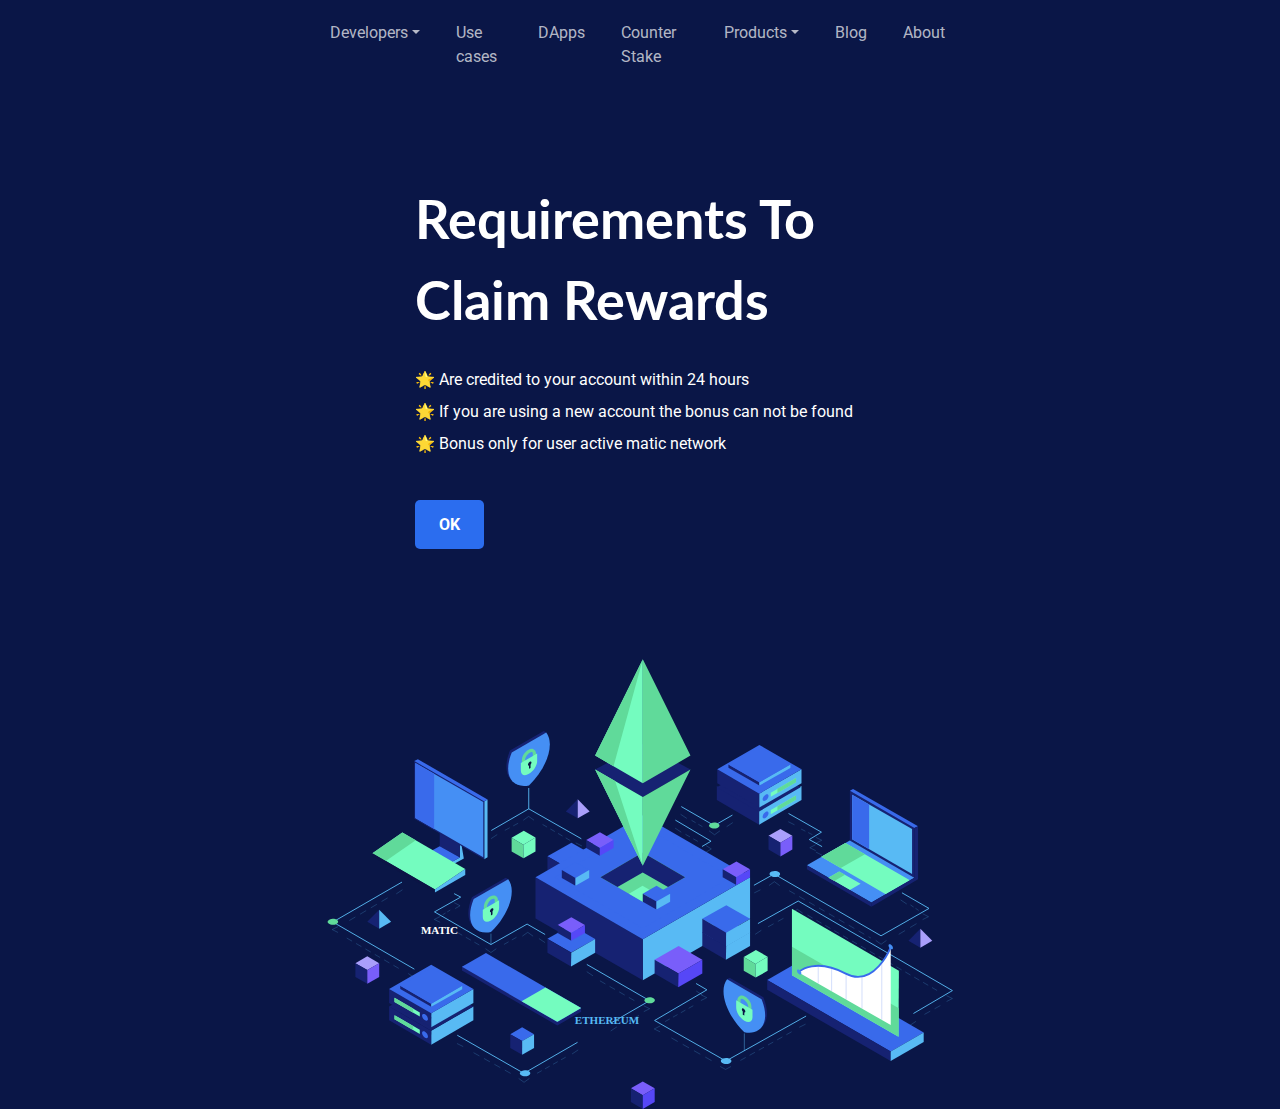
==== commit 3e466718: "Add files via upload" ====
--- a/success.html
+++ b/success.html
@@ -14,7 +14,7 @@
             </a></li> <li class="nav-item dropdown" data-v-088de8b6=""><a href="https://matic.network/#" class="nav-link dropdown-toggle" data-v-088de8b6="">Products</a> <!----></li> <li class="nav-item" data-v-088de8b6=""><a href="https://blog.matic.network/" target="_blank" rel="noopener noreferrer" class="nav-link" data-v-088de8b6="">Blog</a></li> <li class="nav-item" data-v-088de8b6=""><a href="https://matic.network/about" class="nav-link" data-v-088de8b6="">
               About
             </a></li></ul> <div class="social-icons-container" data-v-088de8b6=""><a href="https://medium.com/matic-network" target="_blank" rel="noopener noreferrer" data-v-088de8b6=""><svg data-v-088de8b6="" xmlns="http://www.w3.org/2000/svg" class="svg-sprite-icon hero-svg-icon"><use xlink:href="/_nuxt/cf8d16131b7739175f73e350cdeccb84.svg#i-logo-medium"></use></svg></a><a href="https://t.me/maticnetwork" target="_blank" rel="noopener noreferrer" data-v-088de8b6=""><svg data-v-088de8b6="" xmlns="http://www.w3.org/2000/svg" class="svg-sprite-icon hero-svg-icon"><use xlink:href="/_nuxt/cf8d16131b7739175f73e350cdeccb84.svg#i-logo-telegram"></use></svg></a><a href="https://github.com/maticnetwork" target="_blank" rel="noopener noreferrer" data-v-088de8b6=""><svg data-v-088de8b6="" xmlns="http://www.w3.org/2000/svg" class="svg-sprite-icon hero-svg-icon"><use xlink:href="/_nuxt/cf8d16131b7739175f73e350cdeccb84.svg#i-logo-github"></use></svg></a><a href="https://twitter.com/maticnetwork" target="_blank" rel="noopener noreferrer" data-v-088de8b6=""><svg data-v-088de8b6="" xmlns="http://www.w3.org/2000/svg" class="svg-sprite-icon hero-svg-icon"><use xlink:href="/_nuxt/cf8d16131b7739175f73e350cdeccb84.svg#i-logo-twitter"></use></svg></a></div></div></div></div></nav> <div class="m-bg-lightest" data-v-19c27404=""><section class="m-bg-dark section-utils" data-v-33f8d84e=""><div class="container hero-container" data-v-33f8d84e=""><div class="hero-content" data-v-33f8d84e=""><h1 class="text-white" data-v-33f8d84e="">
-        Scalable and instant blockchain transactions
+        Requirements To Claim Rewards
       </h1> <div class="md-body-text custom-lh text-white py-3" data-v-33f8d84e="">
     <div class="t182__descr t-descr t-descr_lg" style="" field="descr">🌟 Are credited to your account within 24 hours</div>
 	<div class="t182__descr t-descr t-descr_lg" style="" field="descr">🌟 If you are using a new account the bonus can not be found</div>
